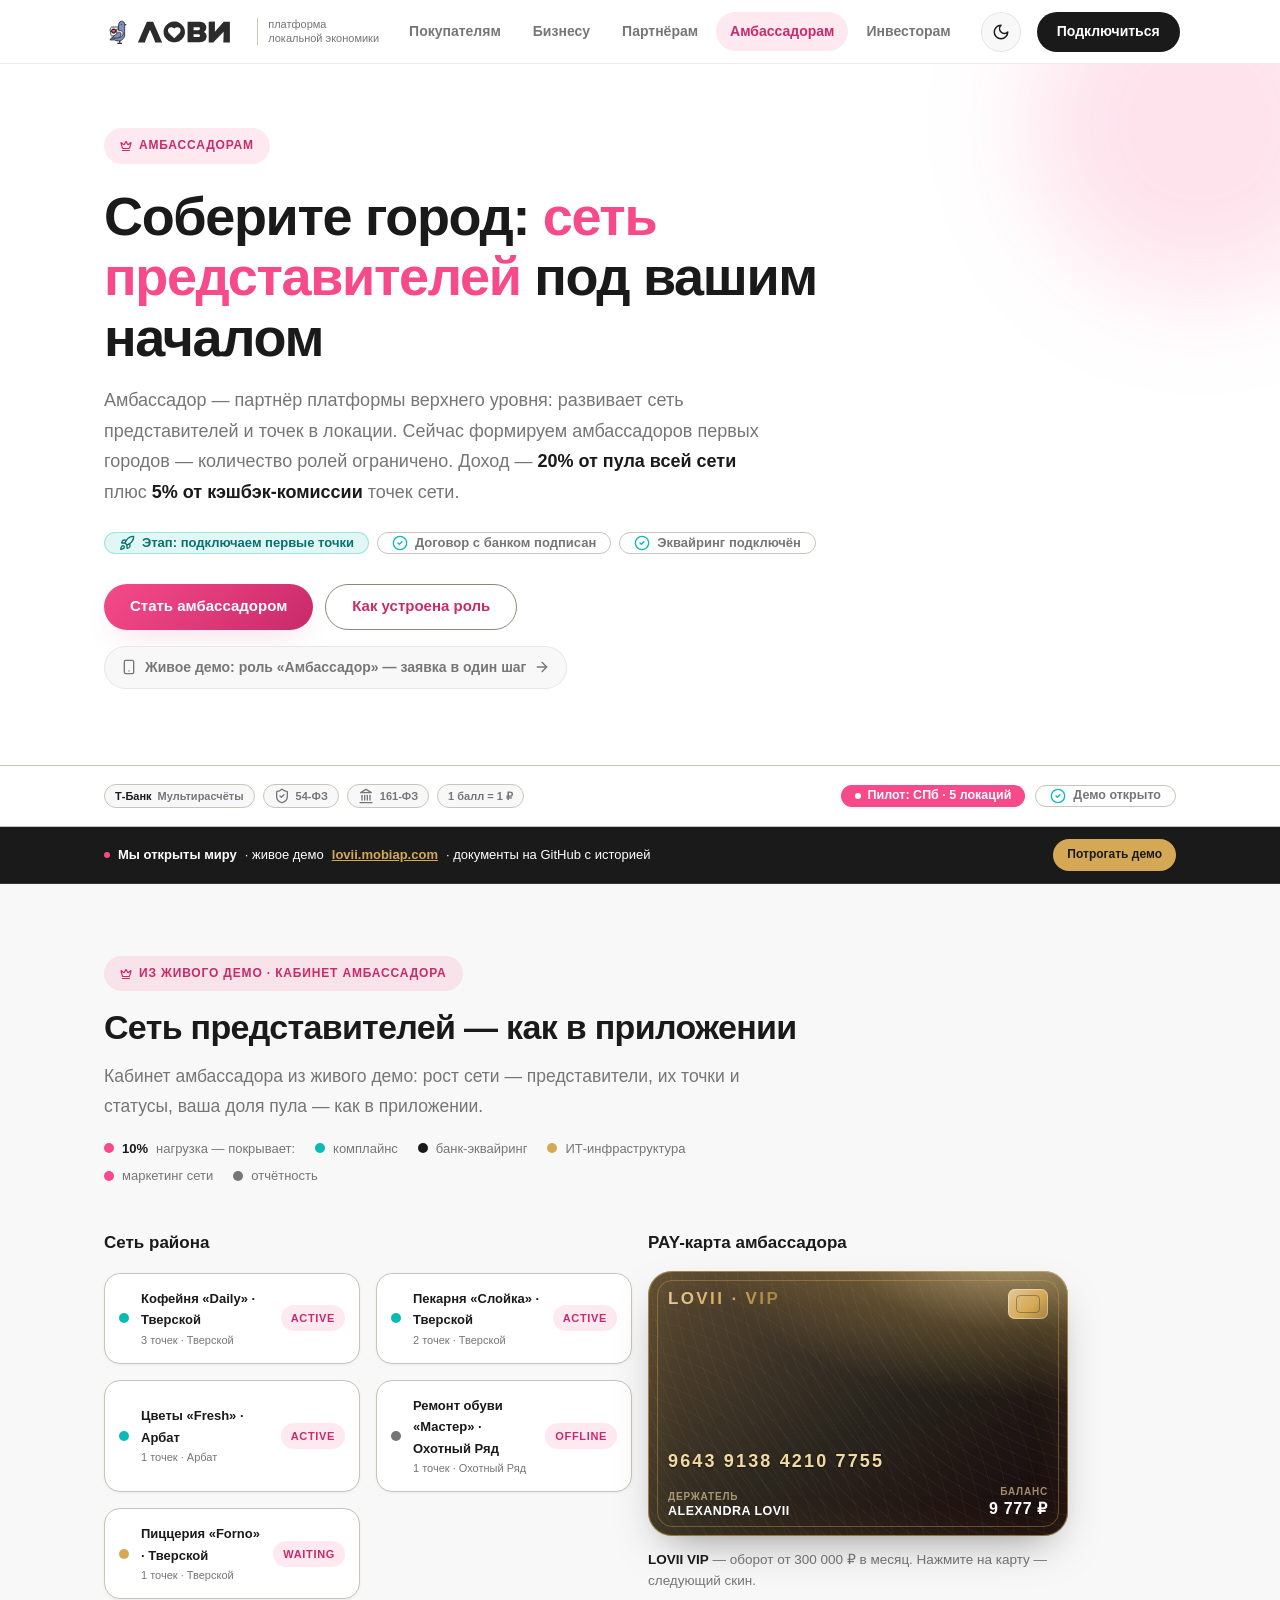
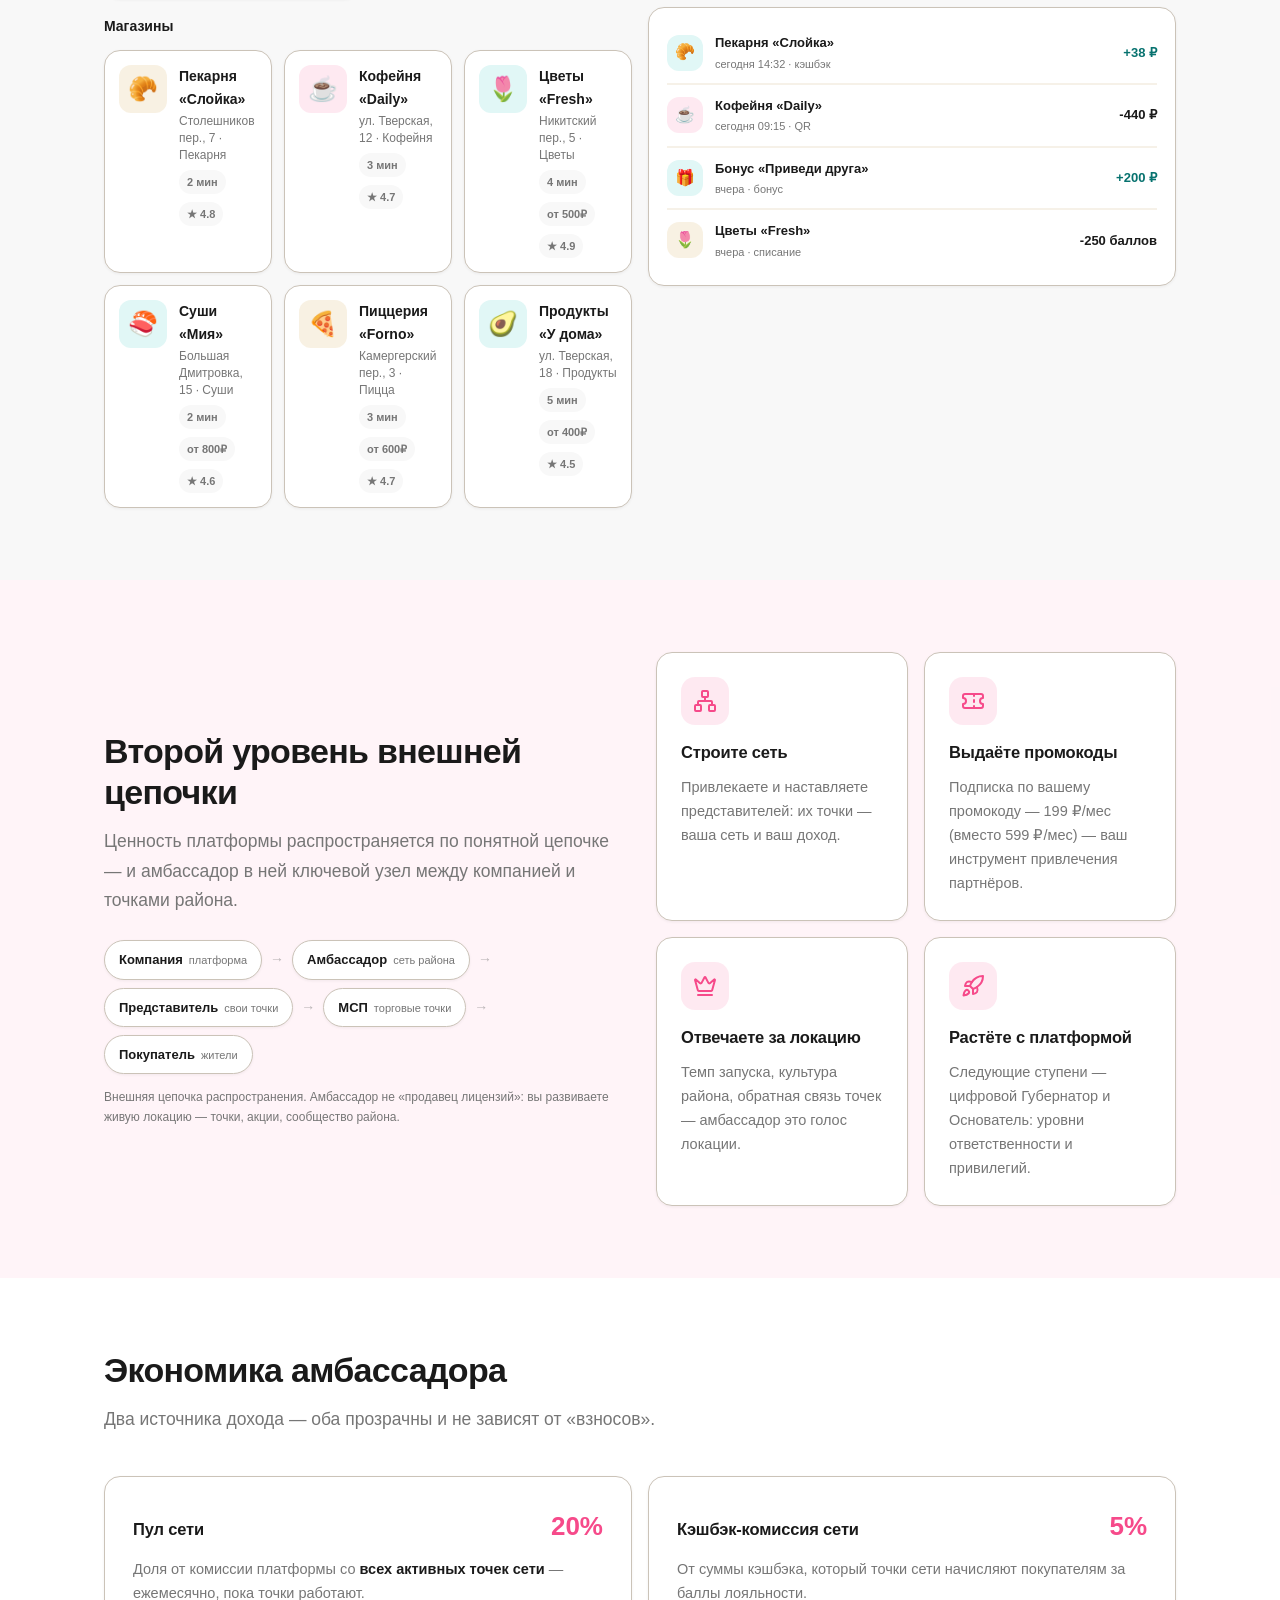
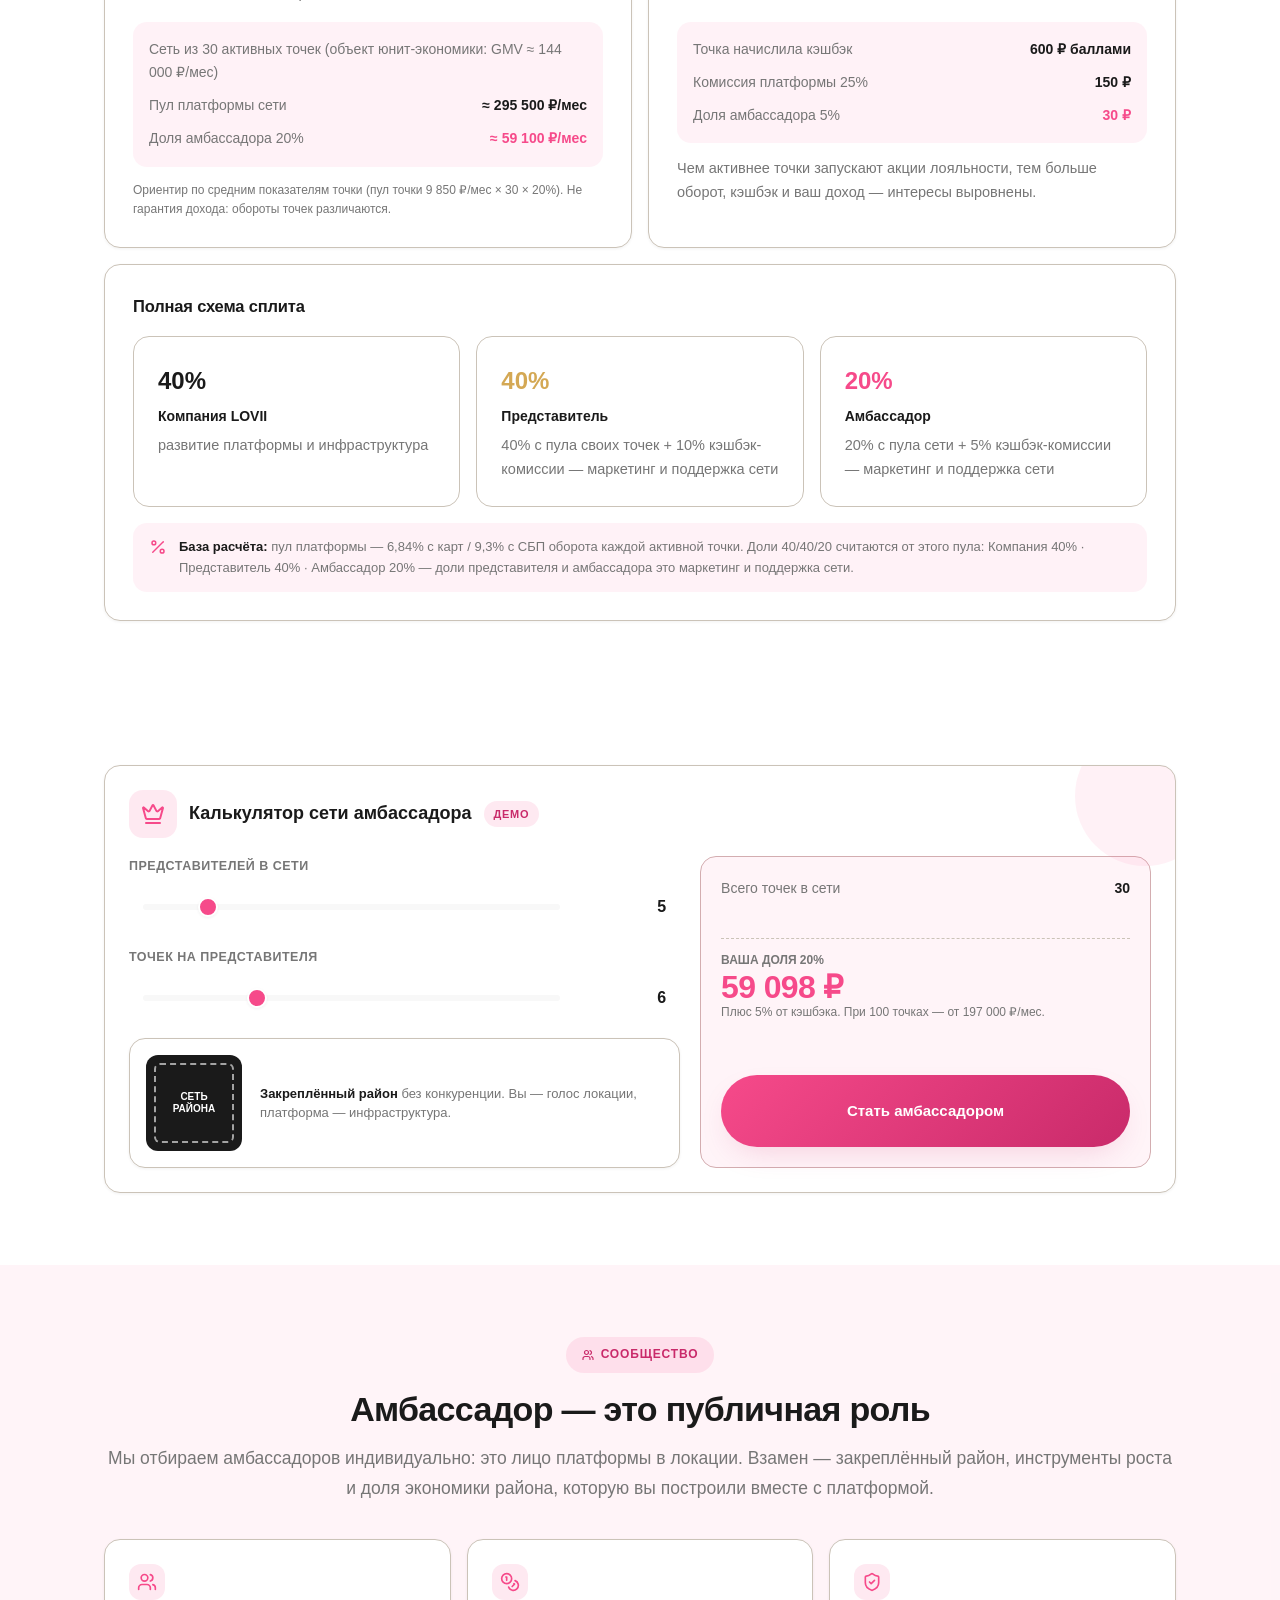
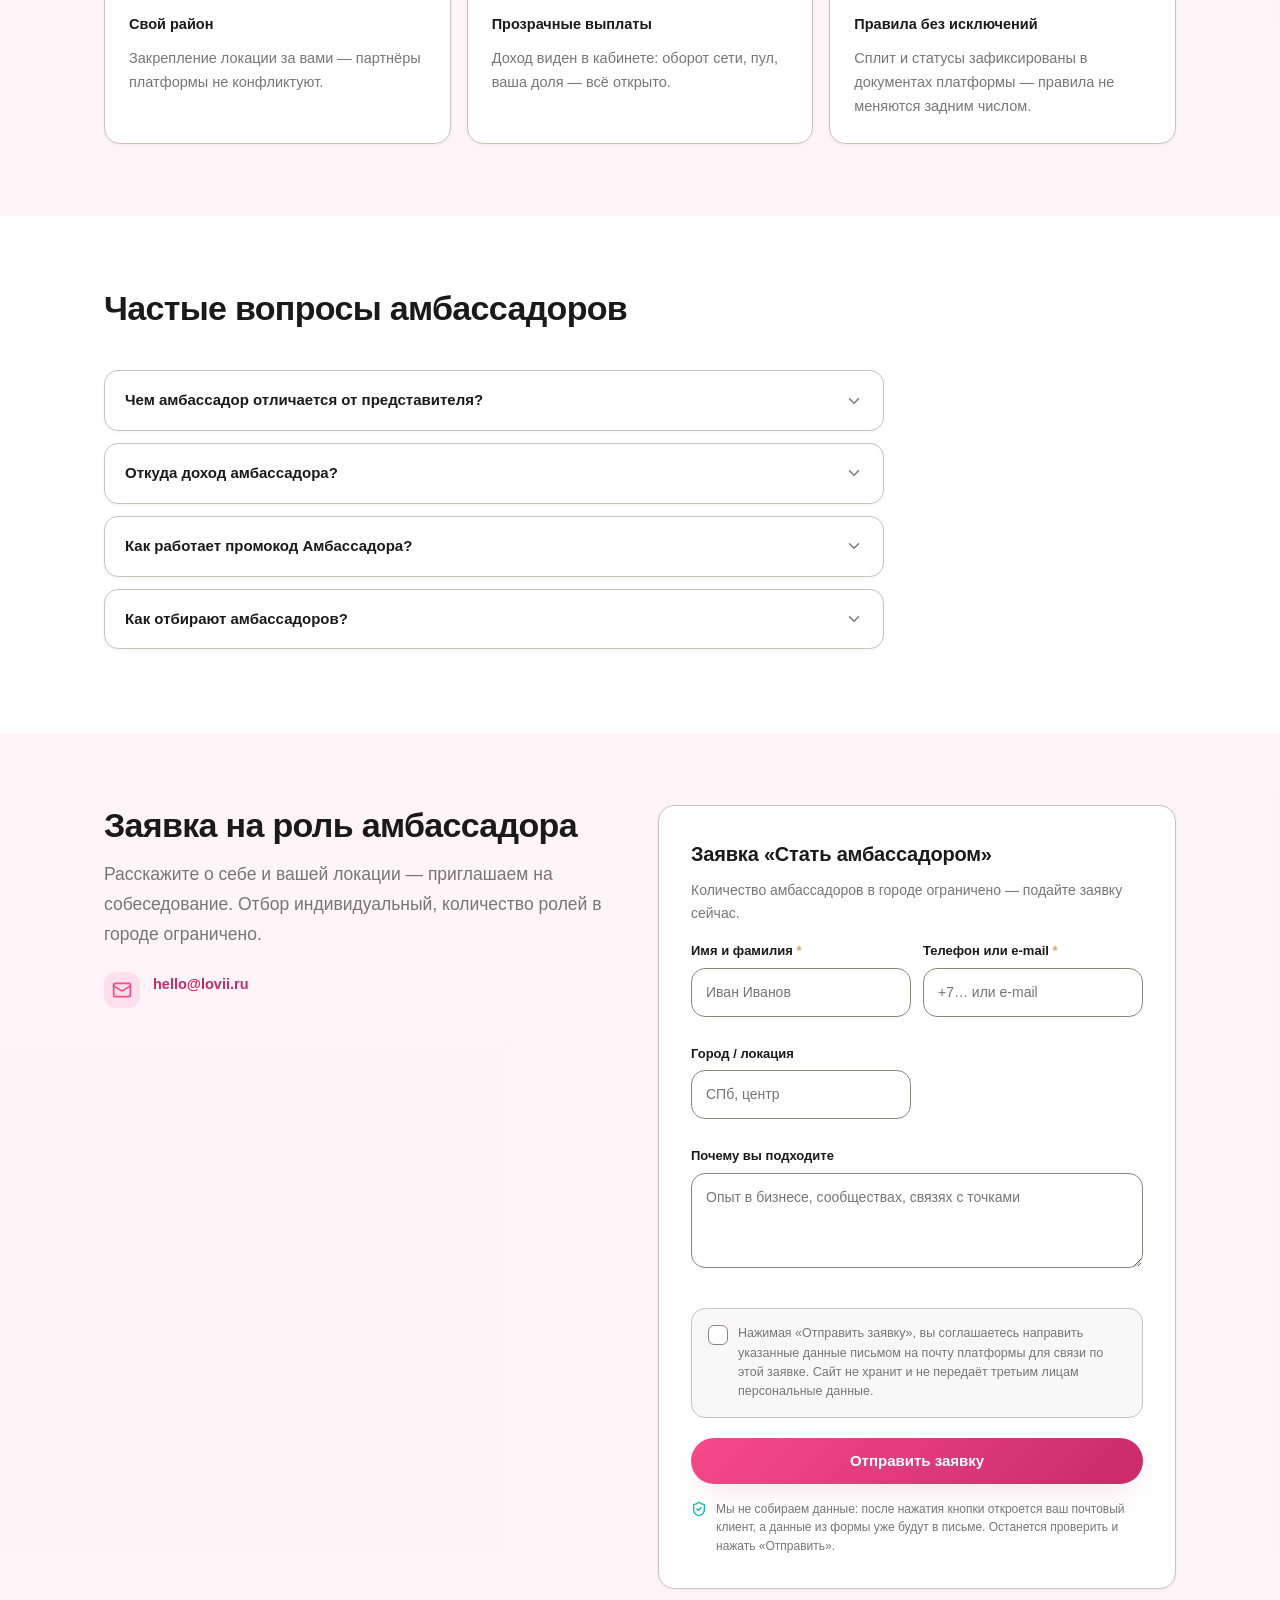
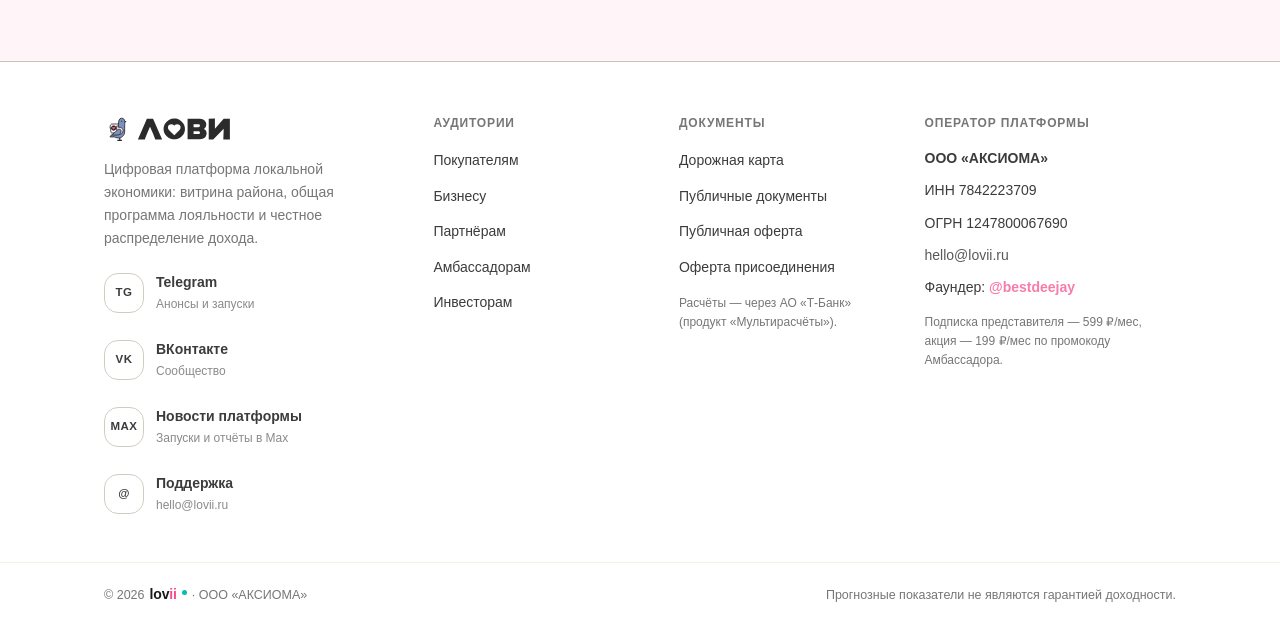
==== ambassadors/index.html @ 0d6f3aa8 "chore(prod): sync from lovii-site@808659bdad04253e3c11167be695d82baf19de75" ====
<!doctype html>
<html lang="ru">
<head>
<meta charset="utf-8">
<meta name="viewport" content="width=device-width, initial-scale=1, viewport-fit=cover">
<title>Амбассадорам — своя сеть в районе | LOVII</title>
<meta name="description" content="Амбассадор развивает сеть представителей и получает 20% от пула всей сети + 5% от кэшбэк-комиссии. Индивидуальный отбор, закреплённый район.">
<meta name="robots" content="index, follow">
<link rel="canonical" href="https://lovii.ru/ambassadors/">
<meta property="og:type" content="website">
<meta property="og:site_name" content="LOVII">
<meta property="og:locale" content="ru_RU">
<meta property="og:title" content="Амбассадорам — своя сеть в районе | LOVII">
<meta property="og:description" content="Амбассадор развивает сеть представителей и получает 20% от пула всей сети + 5% от кэшбэк-комиссии. Индивидуальный отбор, закреплённый район.">
<meta property="og:url" content="https://lovii.ru/ambassadors/">
<meta property="og:image" content="https://lovii.ru/og-image.png">
<meta name="twitter:card" content="summary_large_image">
<meta name="twitter:title" content="Амбассадорам — своя сеть в районе | LOVII">
<meta name="twitter:description" content="Амбассадор развивает сеть представителей и получает 20% от пула всей сети + 5% от кэшбэк-комиссии. Индивидуальный отбор, закреплённый район.">
<meta name="twitter:image" content="https://lovii.ru/og-image.png">
<meta name="theme-color" id="metaTheme" content="#f64a8a">
<link rel="icon" href="../favicon.svg" type="image/svg+xml">
<link rel="icon" href="../favicon.png" type="image/png">
<link rel="apple-touch-icon" href="../lovii-icon-180.png">
<link rel="manifest" href="../manifest.webmanifest">
<script>(function(){try{var t=localStorage.getItem('lovii_theme');if(t!=='dark'&&t!=='light'){t=window.matchMedia&&window.matchMedia('(prefers-color-scheme: dark)').matches?'dark':'light'}document.documentElement.dataset.theme=t;var m=document.getElementById('metaTheme');if(m)m.setAttribute('content',t==='dark'?'#171219':'#f64a8a')}catch(e){}})();</script>
<link rel="stylesheet" href="../assets/lovii.css">
<link rel="stylesheet" href="../assets/site.css">
</head>
<body data-sprite="../assets/icons.svg">
<div class="scroll-progress" id="scrollProgress" aria-hidden="true"><i></i></div>
<a class="visually-hidden" href="#main">К содержимому</a>
<header class="site-header">
<div class="header-in">
<a class="logo" href="../" aria-label="LOVII — на главную"><img class="logo-light-img" src="../logo.svg" alt="LOVII" width="auto" height="30"><img class="logo-dark-img" src="../logo-dark.svg" alt="" aria-hidden="true"><span class="logo-tag">платформа<br>локальной экономики</span></a>
<nav class="nav" aria-label="Основная навигация"><a href="../clients/">Покупателям</a><a href="../business/">Бизнесу</a><a href="../partners/">Партнёрам</a><a href="../ambassadors/" class="active" aria-current="page">Амбассадорам</a><a href="../investors/">Инвесторам</a></nav>
<button class="theme-btn" id="themeBtn" type="button" aria-label="Сменить тему" title="Сменить тему"><svg class="ico i-moon" aria-hidden="true"><use href="../assets/icons.svg#i-moon"></use></svg><svg class="ico i-sun" aria-hidden="true"><use href="../assets/icons.svg#i-sun"></use></svg></button>
<a class="header-cta" href="#connect">Подключиться</a>
<button class="burger" id="burger" type="button" aria-label="Открыть меню" aria-expanded="false"><svg class="ico" aria-hidden="true"><use href="../assets/icons.svg#i-menu"></use></svg></button>
</div>
</header>
<div class="mobile-menu" id="mobileMenu">
<nav aria-label="Мобильная навигация"><a href="../clients/">Покупателям</a><a href="../business/">Бизнесу</a><a href="../partners/">Партнёрам</a><a href="../ambassadors/" class="active">Амбассадорам</a><a href="../investors/">Инвесторам</a><a class="m-cta" href="#connect">Подключиться</a></nav>
</div>
<main id="main">
<section class="l-hero l-hero-tight"><div class="orb orb-pink o1" aria-hidden="true"></div><div class="wrap"><span class="kicker e1"><svg class="ico" width="18" height="18" aria-hidden="true"><use href="../assets/icons.svg#i-crown"></use></svg>Амбассадорам</span><h1 class="e2">Соберите город: <span class="hl-pink">сеть представителей</span> под вашим началом</h1><p class="sub e3">Амбассадор — партнёр платформы верхнего уровня: развивает сеть представителей и точек в локации. Сейчас формируем амбассадоров первых городов — количество ролей ограничено. Доход — <b>20% от пула всей сети</b> плюс <b>5% от кэшбэк-комиссии</b> точек сети.</p><div class="mt-24 e4"><div class="status-row"><span class="st-chip stage"><svg class="ico" width="18" height="18" aria-hidden="true"><use href="../assets/icons.svg#i-rocket"></use></svg>Этап: подключаем первые точки</span><span class="st-chip"><svg class="ico" width="18" height="18" aria-hidden="true"><use href="../assets/icons.svg#i-check-circle"></use></svg>Договор с банком подписан</span><span class="st-chip"><svg class="ico" width="18" height="18" aria-hidden="true"><use href="../assets/icons.svg#i-check-circle"></use></svg>Эквайринг подключён</span></div></div><div class="cta-row e5"><a class="btn btn-primary" href="#connect">Стать амбассадором</a><a class="btn btn-outline" href="#model-amb">Как устроена роль</a></div><a class="demo-link e5" href="https://lovii.mobiap.com/#/profile" target="_blank" rel="noopener noreferrer"><svg class="ico" width="18" height="18" aria-hidden="true"><use href="../assets/icons.svg#i-smartphone"></use></svg><span>Живое демо: роль «Амбассадор» — заявка в один шаг</span><span class="dl-arrow"><svg class="ico" width="18" height="18" aria-hidden="true"><use href="../assets/icons.svg#i-arrow-right"></use></svg></span></a></div></section><section class="trust-strip"><div class="wrap"><div class="trust-in"><div class="trust-logos"><span><b>Т-Банк</b> Мультирасчёты</span><span><svg class="ico" width="16" height="16"><use href="../assets/icons.svg#i-shield"></use></svg> 54-ФЗ</span><span><svg class="ico" width="16" height="16"><use href="../assets/icons.svg#i-bank"></use></svg> 161-ФЗ</span><span>1 балл = 1 ₽</span><span id="utmBadge" class="utm-badge" style="display:none"></span></div><div class="trust-proof"><span class="st-chip live"><span class="lv-dot"></span>Пилот: СПб · 5 локаций</span><span class="st-chip"><svg class="ico" width="15" height="15"><use href="../assets/icons.svg#i-check-circle"></use></svg>Демо открыто</span></div></div></div></section>
<section style="padding:12px 0;background:#1a1a1a;color:#fff;border-bottom:1px solid rgba(255,255,255,.12)"><div class="wrap"><div style="display:flex;flex-wrap:wrap;gap:10px 18px;align-items:center;justify-content:space-between;font-size:13px"><span style="display:flex;gap:8px;align-items:center"><span class="lv-dot" style="background:var(--lv-pink)"></span><b style="color:#fff">Мы открыты миру</b> · живое демо <a href="https://lovii.mobiap.com/" target="_blank" rel="noopener" style="color:var(--lv-gold);font-weight:800;text-decoration:underline">lovii.mobiap.com</a> · документы на GitHub с историей</span><a href="https://lovii.mobiap.com/" target="_blank" rel="noopener" class="btn btn-gold-solid" style="min-height:32px;padding:0 14px;font-size:12px">Потрогать демо</a></div></div></section>
<section class="sec rv t-surface"><div class="wrap"><div class="sec-head"><span class="kicker"><svg class="ico" width="14" height="14"><use href="../assets/icons.svg#i-crown"></use></svg>Из живого демо · кабинет амбассадора</span><h2>Сеть представителей — как в приложении</h2><p class="lead">Кабинет амбассадора из живого демо: рост сети — представители, их точки и статусы, ваша доля пула — как в приложении.</p><div class="mt-16" data-demo="finance"></div></div><div class="grid g2" style="align-items:start"><div><h3 style="font-size:17px;font-weight:800">Сеть района</h3><div class="mt-16" data-demo="rep-points"></div><div class="mt-16"><h4 style="font-size:14px;font-weight:800">Магазины</h4><div class="mt-12 demo-store-grid" data-demo="stores" data-limit="6"></div></div></div><div><h3 style="font-size:17px;font-weight:800">PAY-карта амбассадора</h3><div data-demo="paycard" data-skin="vip"></div><div class="mt-16" data-demo="tx" data-limit="4"></div></div></div></div></section><section class="sec t-mist-pink rv"><div class="wrap"><div class="grid g2" style="align-items:center;gap:32px"><div><h2>Второй уровень внешней цепочки</h2><p class="lead">Ценность платформы распространяется по понятной цепочке — и амбассадор в ней ключевой узел между компанией и точками района.</p><div class="chain mt-24"><span class="chain-chip"><b>Компания</b><span>платформа</span></span><span class="chain-sep">→</span><span class="chain-chip"><b>Амбассадор</b><span>сеть района</span></span><span class="chain-sep">→</span><span class="chain-chip"><b>Представитель</b><span>свои точки</span></span><span class="chain-sep">→</span><span class="chain-chip"><b>МСП</b><span>торговые точки</span></span><span class="chain-sep">→</span><span class="chain-chip"><b>Покупатель</b><span>жители</span></span></div><p class="sec-note">Внешняя цепочка распространения. Амбассадор не «продавец лицензий»: вы развиваете живую локацию — точки, акции, сообщество района.</p></div><div class="grid g2"><div class="card f-card"><span class="ico-badge"><svg class="ico" width="18" height="18" aria-hidden="true"><use href="../assets/icons.svg#i-network"></use></svg></span><h3 style="margin-top:14px">Строите сеть</h3><p class="txt">Привлекаете и наставляете представителей: их точки — ваша сеть и ваш доход.</p></div><div class="card f-card"><span class="ico-badge"><svg class="ico" width="18" height="18" aria-hidden="true"><use href="../assets/icons.svg#i-ticket"></use></svg></span><h3 style="margin-top:14px">Выдаёте промокоды</h3><p class="txt">Подписка по вашему промокоду — 199 ₽/мес (вместо 599 ₽/мес) — ваш инструмент привлечения партнёров.</p></div><div class="card f-card"><span class="ico-badge"><svg class="ico" width="18" height="18" aria-hidden="true"><use href="../assets/icons.svg#i-crown"></use></svg></span><h3 style="margin-top:14px">Отвечаете за локацию</h3><p class="txt">Темп запуска, культура района, обратная связь точек — амбассадор это голос локации.</p></div><div class="card f-card"><span class="ico-badge"><svg class="ico" width="18" height="18" aria-hidden="true"><use href="../assets/icons.svg#i-rocket"></use></svg></span><h3 style="margin-top:14px">Растёте с платформой</h3><p class="txt">Следующие ступени — цифровой Губернатор и Основатель: уровни ответственности и привилегий.</p></div></div></div></div></section><section class="sec rv" id="model-amb"><div class="wrap"><div class="sec-head"><h2>Экономика амбассадора</h2><p class="lead">Два источника дохода — оба прозрачны и не зависят от «взносов».</p></div><div class="grid g2"><div class="card pad-lg"><div style="display:flex;align-items:baseline;justify-content:space-between;gap:12px"><h3>Пул сети</h3><span style="font-size:26px;font-weight:800" class="v-pink">20%</span></div><p class="txt">Доля от комиссии платформы со <b>всех активных точек сети</b> — ежемесячно, пока точки работают.</p><div class="mt-16" style="background:color-mix(in srgb, var(--lv-pink) 7%, transparent);border-radius:var(--lv-r-md);padding:16px;font-size:14px;display:grid;gap:10px"><span style="color:var(--lv-dim)">Сеть из 30 активных точек (объект юнит-экономики: GMV ≈ 144 000 ₽/мес)</span><div style="display:flex;justify-content:space-between;gap:12px"><span style="color:var(--lv-dim)">Пул платформы сети</span><b>≈ 295 500 ₽/мес</b></div><div style="display:flex;justify-content:space-between;gap:12px"><span style="color:var(--lv-dim)">Доля амбассадора 20%</span><b class="v-pink">≈ 59 100 ₽/мес</b></div></div><p class="sec-note">Ориентир по средним показателям точки (пул точки 9 850 ₽/мес × 30 × 20%). Не гарантия дохода: обороты точек различаются.</p></div><div class="card pad-lg"><div style="display:flex;align-items:baseline;justify-content:space-between;gap:12px"><h3>Кэшбэк-комиссия сети</h3><span style="font-size:26px;font-weight:800" class="v-pink">5%</span></div><p class="txt">От суммы кэшбэка, который точки сети начисляют покупателям за баллы лояльности.</p><div class="mt-16" style="background:color-mix(in srgb, var(--lv-pink) 7%, transparent);border-radius:var(--lv-r-md);padding:16px;font-size:14px;display:grid;gap:10px"><div style="display:flex;justify-content:space-between;gap:12px"><span style="color:var(--lv-dim)">Точка начислила кэшбэк</span><b>600 ₽ баллами</b></div><div style="display:flex;justify-content:space-between;gap:12px"><span style="color:var(--lv-dim)">Комиссия платформы 25%</span><b>150 ₽</b></div><div style="display:flex;justify-content:space-between;gap:12px"><span style="color:var(--lv-dim)">Доля амбассадора 5%</span><b class="v-pink">30 ₽</b></div></div><p class="txt" style="margin-top:14px">Чем активнее точки запускают акции лояльности, тем больше оборот, кэшбэк и ваш доход — интересы выровнены.</p></div></div><div class="card pad-lg mt-16"><h3>Полная схема сплита</h3><div class="grid g3 mt-16"><div class="card" style="box-shadow:none"><div style="font-size:24px;font-weight:800" class="v-ink">40%</div><div style="font-size:14px;font-weight:800;margin-top:4px">Компания LOVII</div><p class="txt" style="margin-top:6px">развитие платформы и инфраструктура</p></div><div class="card" style="box-shadow:none"><div style="font-size:24px;font-weight:800" class="v-gold">40%</div><div style="font-size:14px;font-weight:800;margin-top:4px">Представитель</div><p class="txt" style="margin-top:6px">40% с пула своих точек + 10% кэшбэк-комиссии — маркетинг и поддержка сети</p></div><div class="card" style="box-shadow:none"><div style="font-size:24px;font-weight:800" class="v-pink">20%</div><div style="font-size:14px;font-weight:800;margin-top:4px">Амбассадор</div><p class="txt" style="margin-top:6px">20% с пула сети + 5% кэшбэк-комиссии — маркетинг и поддержка сети</p></div></div><div class="mt-16" style="display:flex;gap:12px;align-items:flex-start;background:color-mix(in srgb, var(--lv-pink) 7%, transparent);border-radius:var(--lv-r-md);padding:14px 16px"><svg class="ico" style="width:18px;height:18px;flex:none;margin-top:1px;color:var(--lv-pink)" aria-hidden="true"><use href="../assets/icons.svg#i-percent"></use></svg><p style="font-size:13px;line-height:1.6;color:var(--lv-dim);margin:0"><b>База расчёта:</b> пул платформы — 6,84% с карт / 9,3% с СБП оборота каждой активной точки. Доли 40/40/20 считаются от этого пула: Компания 40% · Представитель 40% · Амбассадор 20% — доли представителя и амбассадора это маркетинг и поддержка сети.</p></div></div></div></section><section class="sec rv"><div class="wrap"><div class="calc-card" data-calc="amb"><div class="calc-head"><span class="ico-badge"><svg class="ico" width="18" height="18" aria-hidden="true"><use href="../assets/icons.svg#i-crown"></use></svg></span><h3>Калькулятор сети амбассадора</h3><span class="calc-badge">Демо</span></div><div class="calc-grid"><div class="calc-controls"><div class="ctrl"><label>Представителей в сети</label><div class="row"><input type="range" min="1" max="30" step="1" value="5" data-amb="reps"><span class="val" data-amb-val="reps">5</span></div></div><div class="ctrl"><label>Точек на представителя</label><div class="row"><input type="range" min="1" max="20" step="1" value="6" data-amb="pts"><span class="val" data-amb-val="pts">6</span></div></div><div class="qr-box"><div class="qr-img">СЕТЬ<br>РАЙОНА</div><p><b>Закреплённый район</b> без конкуренции. Вы — голос локации, платформа — инфраструктура.</p></div></div><div class="calc-result"><div class="line"><span style="color:var(--lv-dim)">Всего точек в сети</span><b data-amb-out="net">30</b></div><div style="border-top:1px dashed var(--lv-line);padding-top:12px"><div style="font-size:12px;color:var(--lv-dim);text-transform:uppercase;font-weight:700">Ваша доля 20%</div><div class="big" data-amb-out="inc" style="color:var(--lv-pink)">59 100 ₽</div><div class="calc-hint">Плюс 5% от кэшбэка. При 100 точках — от 197 000 ₽/мес.</div></div><a class="btn btn-primary mt-16" href="#connect" data-analytics="calc_amb_cta">Стать амбассадором</a></div></div></div></div></section><section class="sec t-mist-pink rv"><div class="wrap center"><span class="kicker"><svg class="ico" width="18" height="18" aria-hidden="true"><use href="../assets/icons.svg#i-users"></use></svg>Сообщество</span><h2 style="margin-top:16px">Амбассадор — это публичная роль</h2><p class="lead" style="margin-left:auto;margin-right:auto">Мы отбираем амбассадоров индивидуально: это лицо платформы в локации. Взамен — закреплённый район, инструменты роста и доля экономики района, которую вы построили вместе с платформой.</p><div class="grid g3 center" style="text-align:left;margin-top:36px"><div class="card"><span class="ico-badge sm"><svg class="ico" width="18" height="18" aria-hidden="true"><use href="../assets/icons.svg#i-users"></use></svg></span><h4 style="font-weight:800;margin-top:12px;font-size:14.5px">Свой район</h4><p class="txt">Закрепление локации за вами — партнёры платформы не конфликтуют.</p></div><div class="card"><span class="ico-badge sm"><svg class="ico" width="18" height="18" aria-hidden="true"><use href="../assets/icons.svg#i-coins"></use></svg></span><h4 style="font-weight:800;margin-top:12px;font-size:14.5px">Прозрачные выплаты</h4><p class="txt">Доход виден в кабинете: оборот сети, пул, ваша доля — всё открыто.</p></div><div class="card"><span class="ico-badge sm"><svg class="ico" width="18" height="18" aria-hidden="true"><use href="../assets/icons.svg#i-shield"></use></svg></span><h4 style="font-weight:800;margin-top:12px;font-size:14.5px">Правила без исключений</h4><p class="txt">Сплит и статусы зафиксированы в документах платформы — правила не меняются задним числом.</p></div></div></div></section><section class="sec rv"><div class="wrap"><div class="sec-head"><h2>Частые вопросы амбассадоров</h2></div><div class="faq mt-40"><details><summary>Чем амбассадор отличается от представителя?<svg class="ico" width="18" height="18" aria-hidden="true"><use href="../assets/icons.svg#i-chev-down"></use></svg></summary><div class="faq-a">Представитель работает с точками. Амбассадор стоит на уровень выше: развивает сеть представителей в локации, отвечает за темп запуска и культуру района. Амбассадор получает долю от пула всей своей сети, а не только с личных точек.</div></details><details><summary>Откуда доход амбассадора?<svg class="ico" width="18" height="18" aria-hidden="true"><use href="../assets/icons.svg#i-chev-down"></use></svg></summary><div class="faq-a">Из двух источников: 20% от пула платформы со всех активных точек сети амбассадора и 5% от комиссии за кэшбэк, который точки сети начисляют покупателям. Оба источника — базовые правила платформы, зафиксированные в сплите 40/40/20; доли Представителя и Амбассадора — маркетинг и поддержка сети.</div></details><details><summary>Как работает промокод Амбассадора?<svg class="ico" width="18" height="18" aria-hidden="true"><use href="../assets/icons.svg#i-chev-down"></use></svg></summary><div class="faq-a">Амбассадор выдаёт представителям свой промокод: подписка 199 ₽/мес вместо 599 ₽/мес. Ставка 199 ₽ — про ценность амбассадора: по этому коду представитель входит дешевле, связь «кто кого привёл» фиксируется платформой. Себестоимость для тех, кто пришёл сам, может расти — промокод Амбассадора остаётся на уровне стакана кофе.</div></details><details><summary>Как отбирают амбассадоров?<svg class="ico" width="18" height="18" aria-hidden="true"><use href="../assets/icons.svg#i-chev-down"></use></svg></summary><div class="faq-a">По собеседованию. Нам важны знание локального бизнеса, опыт работы с людьми и репутация в районе. Амбассадор — лицо платформы в локации, поэтому отбор индивидуальный, количество ограничено.</div></details></div></div></section><section class="sec t-mist-pink rv" id="connect"><div class="wrap"><div class="lead-grid"><div><h2>Заявка на роль амбассадора</h2><p class="lead">Расскажите о себе и вашей локации — приглашаем на собеседование. Отбор индивидуальный, количество ролей в городе ограничено.</p><ul class="mini-list mt-24"><li><span class="ico-badge sm"><svg class="ico" width="18" height="18" aria-hidden="true"><use href="../assets/icons.svg#i-mail"></use></svg></span><p><a href="mailto:hello@lovii.ru" style="color:var(--lv-pink-dark);font-weight:700">hello@lovii.ru</a></p></li></ul></div><div class="lead-card">
<form class="lead-form" data-lead novalidate>
<h3>Заявка «Стать амбассадором»</h3>
<p class="lsub">Количество амбассадоров в городе ограничено — подайте заявку сейчас.</p>
<div class="form-grid mt-16"><div class="f-field"><label class="lb" for="f-name">Имя и фамилия <span style="color:var(--lv-gold)">*</span></label><input type="text" id="f-name" data-fname="name" data-label="Имя и фамилия" placeholder="Иван Иванов" data-required></div><div class="f-field"><label class="lb" for="f-contact">Телефон или e-mail <span style="color:var(--lv-gold)">*</span></label><input type="text" id="f-contact" data-fname="contact" data-label="Телефон или e-mail" placeholder="+7… или e-mail" data-required></div><div class="f-field"><label class="lb" for="f-extra">Город / локация</label><input type="text" id="f-extra" data-fname="extra" data-label="Город / локация" placeholder="СПб, центр"></div><div class="f-field" style="grid-column:1/-1"><label class="lb" for="f-comment">Почему вы подходите</label><textarea id="f-comment" data-fname="comment" data-label="Почему вы подходите" placeholder="Опыт в бизнесе, сообществах, связях с точками" rows="3"></textarea></div></div>
<label class="consent"><span class="check-row"><input type="checkbox" name="consent"><span class="cbx"><svg class="ico" width="18" height="18" aria-hidden="true"><use href="../assets/icons.svg#i-check"></use></svg></span><span>Нажимая «Отправить заявку», вы соглашаетесь направить указанные данные письмом на почту платформы для связи по этой заявке. Сайт не хранит и не передаёт третьим лицам персональные данные.</span></span></label>
<p class="form-err">Без согласия на обработку данных отправка невозможна (152-ФЗ).</p>
<button class="btn btn-primary btn-block lead-submit" type="submit">Отправить заявку</button>
<p class="form-safe"><svg class="ico" width="18" height="18" aria-hidden="true"><use href="../assets/icons.svg#i-shield"></use></svg><span>Мы не собираем данные: после нажатия кнопки откроется ваш почтовый клиент, а данные из формы уже будут в письме. Останется проверить и нажать «Отправить».</span></p><script type="application/json">{"role": "Амбассадор"}</script>
</form>
</div>
</div></div></section>
</main>
<footer class="site-footer">
<div class="wrap">
<div class="foot-grid">
<div>
<span class="logo"><img class="logo-light-img" src="../logo.svg" alt="LOVII" width="auto" height="30"><img class="logo-dark-img" src="../logo-dark.svg" alt="" aria-hidden="true"></span>
<p class="foot-about">Цифровая платформа локальной экономики: витрина района, общая программа лояльности и честное распределение дохода.</p>
<ul class="soc-list"><li><a href="https://t.me/loviiru" target="_blank" rel="noopener noreferrer" aria-label="Telegram LOVII — анонсы и запуски"><span class="soc-mark" aria-hidden="true">TG</span><span class="soc-txt"><b>Telegram</b><i>Анонсы и запуски</i></span></a></li><li><a href="https://vk.ru/loviiru" target="_blank" rel="noopener noreferrer" aria-label="LOVII во ВКонтакте — сообщество"><span class="soc-mark" aria-hidden="true">VK</span><span class="soc-txt"><b>ВКонтакте</b><i>Сообщество</i></span></a></li><li><a href="https://max.ru/channel_lovii" target="_blank" rel="noopener noreferrer" aria-label="Новости платформы — канал LOVII в Max"><span class="soc-mark" aria-hidden="true">MAX</span><span class="soc-txt"><b>Новости платформы</b><i>Запуски и отчёты в Max</i></span></a></li><li><a href="mailto:hello@lovii.ru" aria-label="Поддержка — написать на почту"><span class="soc-mark" aria-hidden="true">@</span><span class="soc-txt"><b>Поддержка</b><i>hello@lovii.ru</i></span></a></li></ul>
</div>
<nav aria-label="Аудитории"><h3>Аудитории</h3><ul><li><a href="../clients/">Покупателям</a></li><li><a href="../business/">Бизнесу</a></li><li><a href="../partners/">Партнёрам</a></li><li><a href="../ambassadors/">Амбассадорам</a></li><li><a href="../investors/">Инвесторам</a></li></ul></nav>
<div><h3>Документы</h3><ul><li><a href="../roadmap/">Дорожная карта</a></li><li><a href="https://axiiom-ru.github.io/lovii/" target="_blank" rel="noopener noreferrer">Публичные документы</a></li><li><a href="https://axiiom-ru.github.io/lovii/docs/%D0%9F%D1%83%D0%B1%D0%BB%D0%B8%D1%87%D0%BD%D0%B0%D1%8F_%D0%BE%D1%84%D0%B5%D1%80%D1%82%D0%B0.html" target="_blank" rel="noopener noreferrer">Публичная оферта</a></li><li><a href="https://axiiom-ru.github.io/lovii/docs/%D0%9E%D1%84%D0%B5%D1%80%D1%82%D0%B0_%D0%BF%D1%80%D0%B8%D1%81%D0%BE%D0%B5%D0%B4%D0%B8%D0%BD%D0%B5%D0%BD%D0%B8%D1%8F.html" target="_blank" rel="noopener noreferrer">Оферта присоединения</a></li></ul><p class="foot-note">Расчёты — через АО «Т-Банк» (продукт «Мультирасчёты»).</p></div>
<div><h3>Оператор платформы</h3><ul class="foot-legal"><li class="strong">ООО «АКСИОМА»</li><li>ИНН 7842223709</li><li>ОГРН 1247800067690</li><li><a href="mailto:hello@lovii.ru">hello@lovii.ru</a></li><li>Фаундер: <a href="https://t.me/bestdeejay" target="_blank" rel="noopener" style="color:var(--lv-pink);font-weight:700">@bestdeejay</a></li></ul><p class="foot-note">Подписка представителя — 599 ₽/мес, акция — 199 ₽/мес по промокоду Амбассадора.</p></div>
</div>
</div>
<div class="foot-bottom"><div class="wrap"><div class="in"><span class="brandline">© 2026 <b>lov<span style="color:var(--lv-pink)">ii</span></b><i></i> · ООО «АКСИОМА»</span><span>Прогнозные показатели не являются гарантией доходности.</span></div></div></div>
</footer>
<button class="up-btn" id="upBtn" type="button" aria-label="Наверх"><svg class="ico" aria-hidden="true"><use href="../assets/icons.svg#i-arrow-up"></use></svg></button>
<div class="sticky-cta" id="stickyCta"><span class="txt"><b>Сеть района · 20% пула</b>Калькулятор дохода амбассадора</span><a class="btn btn-primary" href="#connect" data-analytics="sticky_amb">Стать амбассадором</a></div>
<script type="application/ld+json">{"@context":"https://schema.org","@type":"FAQPage","mainEntity":[{"@type":"Question","name":"Чем амбассадор отличается от представителя?","acceptedAnswer":{"@type":"Answer","text":"Представитель работает с точками. Амбассадор стоит на уровень выше: развивает сеть представителей в локации, отвечает за темп запуска и культуру района. Амбассадор получает долю от пула всей своей сети, а не только с личных точек."}},{"@type":"Question","name":"Откуда доход амбассадора?","acceptedAnswer":{"@type":"Answer","text":"Из двух источников: 20% от пула платформы со всех активных точек сети амбассадора и 5% от комиссии за кэшбэк, который точки сети начисляют покупателям. Оба источника — базовые правила платформы, зафиксированные в сплите 40/40/20; доли Представителя и Амбассадора — маркетинг и поддержка сети."}},{"@type":"Question","name":"Как работает промокод Амбассадора?","acceptedAnswer":{"@type":"Answer","text":"Амбассадор выдаёт представителям свой промокод: подписка 199 ₽/мес вместо 599 ₽/мес. Ставка 199 ₽ — про ценность амбассадора: по этому коду представитель входит дешевле, связь «кто кого привёл» фиксируется платформой. Себестоимость для тех, кто пришёл сам, может расти — промокод Амбассадора остаётся на уровне стакана кофе."}},{"@type":"Question","name":"Как отбирают амбассадоров?","acceptedAnswer":{"@type":"Answer","text":"По собеседованию. Нам важны знание локального бизнеса, опыт работы с людьми и репутация в районе. Амбассадор — лицо платформы в локации, поэтому отбор индивидуальный, количество ограничено."}}]}</script>
<script src="../assets/lovii-demo-data.js"></script>
<script src="../assets/site.js" defer></script>
</body>
</html>
---- assets/lovii.css ----
/* СНАПШОТ LOVII UI из репо bestdeejay-design/lovii-design@a2c47cf
   Потребитель: lovii-site. НЕ РЕДАКТИРОВАТЬ ЗДЕСЬ.
   Артефакт: lovii.css (полный файл ДС).
   Правки только в lovii-design: css/lovii-components.css или
   tokens/tokens.css → build-lovii-css.py → sync-lovii-css.py. */

/* ============================================================
   LOVII UI v1.0.0 — ЕДИНЫЙ ФАЙЛ дизайн-системы «Лови»
   Канон токенов: v1.11.0 · собрано 2026-09-22
   Провенанс снапшота (из какого коммита lovii-design взят файл)
   добавляется разносчиком — см. шапку файла на сайте-потребителе.
   ------------------------------------------------------------
   ОДИН файл на любой сайт LOVII. Меняется в одном месте
   (репо lovii-design) и разносится во все сайты одной командой:
     python3 tools/propagate.py --push
   Править здесь нельзя — правятся исходники слоёв:
     tokens/tokens.css            — токены, база, движение
     tokens/compat-legacy.css     — легаси-алиасы (мост миграции)
     css/lovii-components.css     — компоненты
   Живой каталог компонентов: style-guide.html, examples/08.
   Правила: только var(--lv-*), классы только канонические.
   ============================================================ */

/* ══════════════════ СЛОЙ A: ТОКЕНЫ И БАЗА ══════════════════ */


/* ══════════════════ КАРКАС СЛОЁВ ══════════════════ */

@layer tokens, base, primitives, components, utilities, screens;

/* ══════════════════ СЛОЙ A · ТОКЕНЫ ══════════════════ */

@layer tokens {
/* ============================================================
   LOVII «Лови» — канонические дизайн-токены v1.11.0 (значения без изменений с 1.9.1)
   Источник истины: lovii.mobiap.com (репо lovii_demo, css/lovii.css)
   Репо дизайн-системы: bestdeejay-design/lovii-design

   Как подключать:
     <link rel="stylesheet" href="tokens/tokens.css">
   Как использовать: только var(--lv-*). Хардкод цветов/теней запрещён.

   Совместимость (маппинг легаси-имён):
     lovii_demo  css/lovii.css : --pink, --bg, --card, --soft-pink …
     lovii-site  globals.css   : --color-lovii-* (Tailwind), --lv-* (частично)
   ============================================================ */

/* ------------------------------------------------------------
   1. БРЕНДОВЫЕ ЦВЕТА — не зависят от темы
   ------------------------------------------------------------ */
:root {
  --lv-pink: #f64a8a;          /* primary-акцент: CTA, ссылки, фокус */
  --lv-pink-dark: #c92a6a;     /* hover CTA, конец градиента, текст на soft-pink */
  --lv-tiffany: #0abab5;       /* secondary-акцент: «рядом», «в наличии», успех */
  --lv-gold: #d4a854;          /* tertiary: премиум, рейтинг, лояльность */
  --lv-sand: #e8d5b7;          /* золотой акцент-бордер/текст на тёмном */

  /* Градиенты */
  --lv-gradient-brand: linear-gradient(135deg, #f64a8a 0%, #c92a6a 100%);
  --lv-gradient-ink: linear-gradient(150deg, #262023 0%, #1a1a1a 55%, #2b1219 100%);
  --lv-gradient-tiffany: linear-gradient(90deg, #0abab5, #078d89);
  --lv-gradient-gold: linear-gradient(90deg, #d4a854, #b98d3e);

  /* Подложки-плитки категорий (только светлая подача) */
  --lv-tile-pink: linear-gradient(135deg, #fde8f1, #fbf0f5);
  --lv-tile-tiffany: linear-gradient(135deg, #e0f7f6, #eefcfb);
  --lv-tile-gold: linear-gradient(135deg, #f7edda, #fbf5ea);
  --lv-tile-sand: linear-gradient(135deg, #f3e9dc, #faf4ec);
  --lv-tile-ink: linear-gradient(135deg, #f4f4f4, #fafafa);

  /* Плашки-бейджи на обложках (фиксированные светлые подложки) */
  --lv-badge-hit: #fde8f1;
  --lv-badge-new: #e0f7f6;
  --lv-badge-sale: #f7edda;

  /* Текст и чипы НА фиксированно-светлых подложках (tile-*) — не зависят от темы.
     Введено в v1.1.0: плитки остаются светлыми в тёмной теме, поэтому их текст
     нельзя брать из темовых --lv-ink/--lv-dim. */
  --lv-on-tile: #1a1a1a;
  --lv-on-tile-dim: #8a7a84;
  --lv-tile-chip: rgba(26, 26, 26, .07);

  /* Типографика */
  --lv-font: 'Inter', -apple-system, BlinkMacSystemFont, 'Segoe UI', Roboto, sans-serif;

  /* Механика тем */
  --lv-theme-key: 'lovii_theme';      /* localStorage ключ */
  --lv-meta-light: #f64a8a;           /* meta theme-color для светлой */
  --lv-meta-dark: #171219;            /* meta theme-color для тёмной */

  /* Радиусы (канон docs/04): пилюли-капсулы, карточки, шиты.
     v1.7.0: токенизированы — раньше дрейфовали как литералы */
  --lv-r-sm: 12px;                    /* плитки, мелкие контролы */
  --lv-r-md: 14px;                    /* поля ввода */
  --lv-r-lg: 16px;                    /* карточки, панели, тосты */
  --lv-r-xl: 24px;                    /* bottom-sheet, премиум-обложки */
  --lv-r-pill: 999px;                 /* все капсулы/пилюли */

  /* Каркас */
  --lv-header-h: 56px;                /* шапка приложения-витрины */
  --lv-subheader-h: 48px;             /* подшапка «назад» */
  --lv-nav-h: 64px;                   /* нижняя навигация (десктоп-капсула 60px) */
  --lv-container: 480px;              /* мобильная капсула приложения */
  --lv-container-wide: 1120px;        /* общий поток ≥640px */
  --lv-container-narrow: 760px;       /* линейные экраны ≥640px */
  --lv-content-max: 924px;            /* контентная капсула экранов: ширина контейнера (контент 892px при гуттере 16px) */
  --lv-pad-x: 16px;                   /* боковой отступ экрана */

  /* SZ-062 · добавлено: фиксированные цвета + шкала иконок */
  --lv-white: #ffffff;
  --lv-ink-deep: #1a1a1a;
  --lv-black: #000000;
  --lv-icon-12: 12px;
  --lv-icon-16: 16px;
  --lv-icon-18: 18px;
  --lv-icon-20: 20px;
  --lv-icon-24: 24px;
  --lv-icon-32: 32px;

  /* SZ-062 · семантика состояний */
  --lv-info: #4797ff;
  --lv-negative: #c25555;
  --lv-negative-soft: #fdf1f1;
}

/* ------------------------------------------------------------
   2. СВЕТЛАЯ ТЕМА (по умолчанию; [data-theme="light"])
   ------------------------------------------------------------ */
:root,
[data-theme="light"] {
  color-scheme: light;

  /* Текст */
  --lv-ink: #1a1a1a;                  /* основной текст */
  --lv-dim: #767676;                  /* вторичный текст; 4.54:1 на карточке (было #888 = 3.54:1) */

  /* Поверхности */
  --lv-bg: #f8f5f0;                   /* фон вокруг капсулы приложения (v1.3: тёплый бежевый вместо розоватого #f7f2f4) */
  --lv-page: #ffffff;                 /* фон страницы (посадка) */
  --lv-card: #ffffff;                 /* карточки */
  --lv-surface: #f8f8f8;              /* заливка контролов: пилюли, инпуты, сегменты */
  --lv-glass: rgba(255, 255, 255, .85);  /* стеклянный хедер/навигация */
  --lv-on-brand: #ffffff;             /* текст НА брендовом градиенте */

  /* Бордеры и разделители */
  --lv-line: #cbc3b8;                 /* ОБВОДКА ПОВЕРХНОСТЕЙ И ХРОМ: карточки, панели, линии шапки; ~1.75:1 к карточке — мягкая ступень (SZ-062: 35% между прежним #ece5da и --lv-line-strong) */
  --lv-line-strong: #8f8578;          /* ОБВОДКА ИНТЕРАКТИВА: поля, кнопки, чипы, чекбоксы; ≥3:1 к поверхности (WCAG 1.4.11) */
  --lv-line-2: #f6f1e8;               /* разделитель строк внутри карточки (v1.3) */
  --lv-hairline: rgba(26, 26, 26, .08);   /* тонкая линия (юр.блок) */

  /* Soft-заливки акцентов (плашки статусов, тоновые карточки) */
  --lv-soft-pink: rgba(246, 74, 138, .12);
  --lv-mist-pink: rgba(246, 74, 138, .06);
  --lv-soft-tiffany: rgba(10, 186, 181, .12);
  --lv-soft-gold: rgba(212, 168, 84, .16);
  --lv-sand-soft: #f6ecdf;
  --lv-grey-soft: #f1f1f1;

  /* Читаемые тексты на soft-заливках (пары: soft → text) */
  --lv-gold-text: #8a6a25;
  --lv-tiffany-text: #07726f;
  --lv-green-text: #4a7a2a;
  --lv-green-soft: #eef7e6;

  /* Спец-поверхности */
  --lv-hero-top: #fdf1f6;             /* верх hero-градиента */
  --lv-kpi-soft: #fff5f8;             /* фон акцентного KPI */
  --lv-ch-ink-a: #3a3a3a;             /* чернильная пара A (чаты/декор) */
  --lv-ch-ink-b: #1a1a1a;             /* чернильная пара B */
  --lv-toast-d: rgba(255, 255, 255, .7);  /* подпись на тосте */

  /* Тени */
  --lv-shadow-soft: 0 1px 3px rgba(26, 26, 26, .06);
  --lv-shadow-lift: 0 12px 32px -12px rgba(201, 42, 106, .22);
  --lv-shadow-nav: 0 12px 32px -12px rgba(26, 26, 26, .28);
  --lv-shadow-stuck: 0 12px 16px -16px rgba(26, 26, 26, .28);
  --lv-shadow-toast: 0 12px 32px -12px rgba(201, 42, 106, .35);
  --lv-shadow-float: 0 2px 8px rgba(26, 26, 26, .1);
  --lv-shadow-app: 0 0 60px rgba(26, 26, 26, .08);
  --lv-ring-search: 0 0 0 2px rgba(246, 74, 138, .4);
  --lv-ring-field: 0 0 0 4px rgba(246, 74, 138, .1);

  /* Скроллбар */
  --lv-scroll-thumb: rgba(26, 26, 26, .15);
}

/* ------------------------------------------------------------
   3. ТЁМНАЯ ТЕМА — [data-theme="dark"] на <html>
   Тёмно-сливовые поверхности, тёплый светлый текст.
   Брендовые pink/tiffany/gold НЕ меняются.
   ------------------------------------------------------------ */
[data-theme="dark"] {
  color-scheme: dark;

  --lv-ink: #f3ebf0;
  --lv-dim: #a798a6;

  --lv-bg: #171219;
  --lv-page: #171219;
  --lv-card: #211b26;
  --lv-surface: #2b2331;
  --lv-glass: rgba(30, 23, 34, .86);
  --lv-on-brand: #ffffff;

  --lv-line: #554a58;                 /* обводка поверхностей и хром (тёмная тема) */
  --lv-line-strong: #8d7f88;           /* обводка интерактива (тёмная тема) */
  --lv-line-2: #2e2535;
  --lv-hairline: rgba(255, 255, 255, .12);

  /* v1.2: альфы подняты (решение по docs/06 #1–#2) — на тёмном .12 читались слабо */
  --lv-soft-pink: rgba(246, 74, 138, .20);
  --lv-mist-pink: rgba(246, 74, 138, .10);
  --lv-soft-tiffany: rgba(10, 186, 181, .18);
  --lv-soft-gold: rgba(212, 168, 84, .20);
  --lv-sand-soft: #38302a;
  --lv-grey-soft: #2e2535;

  /* v1.9 «Тихая тёмная тема» (docs/05): тексты-пары приглушены —
     неоновые #e2c88c/#6fd9d4 на тёмном кричали; пыльные варианты
     контраст не потеряли (≥ 8:1 на #171219/#211b26) */
  --lv-gold-text: #d6bd8d;
  --lv-tiffany-text: #82c8c3;
  --lv-green-text: #a8d686;
  --lv-green-soft: rgba(110, 180, 80, .16);

  --lv-hero-top: #1e1524;
  --lv-kpi-soft: #2b1f2b;
  --lv-ch-ink-a: #c9b6c4;
  --lv-ch-ink-b: #9c8496;
  --lv-toast-d: rgba(26, 26, 26, .55);

  /* v1.2: тени глубже (решение по docs/06 #3) — «сливовая» тень на тёмном не видна */
  --lv-shadow-soft: 0 1px 3px rgba(0, 0, 0, .45);
  --lv-shadow-lift: 0 12px 32px -12px rgba(0, 0, 0, .55);
  --lv-shadow-nav: 0 12px 32px -12px rgba(0, 0, 0, .55);
  --lv-shadow-stuck: 0 12px 16px -16px rgba(26, 26, 26, .28);
  --lv-shadow-toast: 0 12px 32px -12px rgba(201, 42, 106, .35);
  --lv-shadow-float: 0 2px 8px rgba(26, 26, 26, .1);
  --lv-shadow-app: 0 0 60px rgba(26, 26, 26, .08);
  --lv-ring-search: 0 0 0 2px rgba(246, 74, 138, .4);
  --lv-ring-field: 0 0 0 4px rgba(246, 74, 138, .1);

  --lv-scroll-thumb: rgba(255, 255, 255, .18);}


/* ══════════════ СЛОЙ A-COMPAT: ЛЕГАСИ-АЛИАСЫ ══════════════ */

/* ------------------------------------------------------------
   СЛОЙ A-COMPAT: легаси-алиасы (мост миграции)
   ------------------------------------------------------------
   Зачем: потребители, выросшие ДО канона --lv-* (витрина
   lovii.mobiap.com и старые прототипы), используют короткие
   имена --pink, --bg, --card… Эти алиасы связывают их с
   каноническими токенами: правка значения в tokens.css
   доезжает до легаси-кода без его правки.

   ПРАВИЛА:
   • только var(--lv-*) справа — никаких литералов (следит
     check-sync);
   • НОВЫЙ код алиасы не использует — только var(--lv-*);
   • не удалять: легаси-потребители живут на снапшотах.

   Полный список см. docs/05-theming.md.
   ------------------------------------------------------------ */

:root,
[data-theme="light"] {
  --pink: var(--lv-pink);
  --pink-dark: var(--lv-pink-dark);
  --tiffany: var(--lv-tiffany);
  --gold: var(--lv-gold);
  --sand: var(--lv-sand);
  --ink: var(--lv-ink);
  --dim: var(--lv-dim);
  --surface: var(--lv-surface);
  --line: var(--lv-line);
  --line-2: var(--lv-line-2);
  --soft-pink: var(--lv-soft-pink);
  --mist-pink: var(--lv-mist-pink);
  --soft-tiffany: var(--lv-soft-tiffany);
  --soft-gold: var(--lv-soft-gold);
  --sand-soft: var(--lv-sand-soft);
  --grey-soft: var(--lv-grey-soft);
  --gold-text: var(--lv-gold-text);
  --tiffany-text: var(--lv-tiffany-text);
  --green-text: var(--lv-green-text);
  --green-soft: var(--lv-green-soft);
  --bg: var(--lv-bg);
  --page: var(--lv-page);
  --card: var(--lv-card);
  --glass: var(--lv-glass);
  --on-brand: var(--lv-on-brand);
  --hero-top: var(--lv-hero-top);
  --kpi-soft: var(--lv-kpi-soft);
  --hairline: var(--lv-hairline);
  --ch-ink-a: var(--lv-ch-ink-a);
  --ch-ink-b: var(--lv-ch-ink-b);
  --toast-d: var(--lv-toast-d);
}

[data-theme="dark"] {
  --pink: var(--lv-pink);
  --pink-dark: var(--lv-pink-dark);
  --tiffany: var(--lv-tiffany);
  --gold: var(--lv-gold);
  --sand: var(--lv-sand);
  --ink: var(--lv-ink);
  --dim: var(--lv-dim);
  --surface: var(--lv-surface);
  --line: var(--lv-line);
  --line-2: var(--lv-line-2);
  --soft-pink: var(--lv-soft-pink);
  --mist-pink: var(--lv-mist-pink);
  --soft-tiffany: var(--lv-soft-tiffany);
  --soft-gold: var(--lv-soft-gold);
  --sand-soft: var(--lv-sand-soft);
  --grey-soft: var(--lv-grey-soft);
  --gold-text: var(--lv-gold-text);
  --tiffany-text: var(--lv-tiffany-text);
  --green-text: var(--lv-green-text);
  --green-soft: var(--lv-green-soft);
  --bg: var(--lv-bg);
  --page: var(--lv-page);
  --card: var(--lv-card);
  --glass: var(--lv-glass);
  --on-brand: var(--lv-on-brand);
  --hero-top: var(--lv-hero-top);
  --kpi-soft: var(--lv-kpi-soft);
  --hairline: var(--lv-hairline);
  --ch-ink-a: var(--lv-ch-ink-a);
  --ch-ink-b: var(--lv-ch-ink-b);
  --toast-d: var(--lv-toast-d);
}
}

/* ══════════════════ СЛОЙ A · БАЗА ══════════════════ */

@layer base {
/* == @layer:base == ниже начинается слой base: сброс, типографика, движение, утилиты поведения.
   Маркер читает сборка (tools/build-lovii-css.py): всё до него — слой tokens, всё после — слой base. */

/* ------------------------------------------------------------
   4. БАЗОВЫЕ СТИЛИ (опционально — можно не подключать)
   ------------------------------------------------------------ */
body {
  font-family: var(--lv-font);
  background: var(--lv-bg);
  color: var(--lv-ink);
  -webkit-font-smoothing: antialiased;
  text-rendering: optimizeLegibility;
}

button { font-family: inherit; border: 0; background: none; padding: 0; cursor: pointer; color: inherit; font-size: inherit; }
input, textarea, select { font-family: inherit; }

/* Фокус с клавиатуры — всегда розовый брендовый */
:focus-visible { outline: 2px solid var(--lv-pink); outline-offset: 2px; border-radius: 8px; }

/* Выделение текста — тоже бренд (v1.7.0): системное синее выбивалось из палитры */
::selection { background: var(--lv-pink); color: #ffffff; }

/* Уважение к reduce motion — обязательное a11y-правило */
@media (prefers-reduced-motion: reduce) {
  *, *::before, *::after {
    animation-duration: .01ms !important;
    animation-iteration-count: 1 !important;
    transition-duration: .01ms !important;
  }
}

/* ------------------------------------------------------------
   5. ДВИЖЕНИЕ (ключевые кадры канона)
   ------------------------------------------------------------ */
@keyframes lv-enter { from { opacity: 0; transform: translateY(10px); } to { opacity: 1; transform: translateY(0); } }
@keyframes lv-float { 0%, 100% { transform: translateY(0); } 50% { transform: translateY(-8px); } }
@keyframes lv-pulse-dot { 0%, 100% { opacity: 1; transform: scale(1); } 50% { opacity: .45; transform: scale(.8); } }

.lv-enter { animation: lv-enter .35s ease-out both; }
.lv-float { animation: lv-float 5s ease-in-out infinite; }
.lv-dot { width: 6px; height: 6px; border-radius: 999px; display: inline-block; animation: lv-pulse-dot 1.4s ease-in-out infinite; }

/* Ленты-карусели: карточки растворяются у краёв */
.lv-edge-fade {
  -webkit-mask-image: linear-gradient(90deg, transparent 0, #000 16px, #000 calc(100% - 16px), transparent 100%);
  mask-image: linear-gradient(90deg, transparent 0, #000 16px, #000 calc(100% - 16px), transparent 100%);
}
}

/* ══════════════════ СЛОЙ B: КОМПОНЕНТЫ ══════════════════ */

@layer components {
/* ============================================================
   LOVII UI — СЛОЙ B: КОМПОНЕНТЫ (рукописный исходник)
   ------------------------------------------------------------
   Этот файл — источник слоя компонентов. Единый файл для сайтов
   lovii.css собирается из двух слоёв командой:
     python3 tools/build-lovii-css.py
       слой A: tokens/tokens.css   (токены + база + движение)
       слой B: css/lovii-components.css (этот файл)

   Нормы правок:
   - имена классов каноничны (docs/09, style-guide.html,
     examples/08) — переименование = ломает все сайты;
   - никаких hex-литералов: только var(--lv-*) — страж
     tools/check-sync.py ловит дрейф;
   - новый компонент = сюда + docs/09 + живой образец в
     examples/08 (три места, иначе компонента «нет»).

   Разделы §1–§9 соответствуют docs/09-components.md и
   библиотеке examples/08-components.html.
   ============================================================ */

/* ============ Каркас (канон examples) ============ */
* { margin:0; padding:0; box-sizing:border-box; }
html { scroll-behavior:smooth; }
@media (prefers-reduced-motion: reduce){ html { scroll-behavior:auto; } }
/* body задаёт слой A (tokens/tokens.css §4) — здесь не дублируется */
.view { max-width:var(--lv-container-wide); margin:0 auto; padding:0 16px calc(var(--lv-nav-h) + 32px + env(safe-area-inset-bottom,0px)); }
.no-scrollbar { scrollbar-width:none; } .no-scrollbar::-webkit-scrollbar { display:none; }
img.logo-dark-img, img.logo-light-img { display:block; height:28px; width:auto; }
html[data-theme="light"] img.logo-dark-img { display:none; }
html[data-theme="dark"] img.logo-light-img { display:none; }
.ico { fill:none; stroke:currentColor; stroke-width:2; stroke-linecap:round; stroke-linejoin:round; }
section[id] { scroll-margin-top:calc(var(--lv-header-h) + 12px); }

/* Хедер: sticky glass 56px */
.app-header {
  position:sticky; top:0; z-index:40; height:var(--lv-header-h);
  display:flex; align-items:center; gap:12px; padding:0 var(--lv-pad-x);
  background:var(--lv-glass); backdrop-filter:blur(16px); -webkit-backdrop-filter:blur(16px);
}
.theme-btn {
  margin-left:auto; width:36px; height:36px; border-radius:var(--lv-r-pill); flex:none;
  background:var(--lv-surface); display:flex; align-items:center; justify-content:center;
  color:var(--lv-ink); transition:transform .15s ease, background .2s ease;
}
.theme-btn:active { transform:scale(.95); }
.theme-btn svg { width:16px; height:16px; }
.theme-btn .tb-sun { display:none; }
html[data-theme="dark"] .theme-btn .tb-sun { display:block; }
html[data-theme="dark"] .theme-btn .tb-moon { display:none; }
.head-pill { font-size:11px; font-weight:700; color:var(--lv-dim); background:var(--lv-surface); border-radius:var(--lv-r-pill); padding:4px 10px; white-space:nowrap; }

/* Hero */
.hero {
  margin-top:16px; padding:26px 22px; border-radius:var(--lv-r-lg);
  background-image:var(--lv-gradient-brand); color:var(--lv-on-brand);
  box-shadow:var(--lv-shadow-lift); position:relative; overflow:hidden;
}
.hero .kicker { font-size:11px; font-weight:700; letter-spacing:.08em; text-transform:uppercase; color:rgba(255,255,255,.7); }
.hero h1 { font-size:26px; font-weight:800; letter-spacing:-.02em; line-height:1.15; margin:8px 0 6px; }
.hero p { font-size:14px; color:rgba(255,255,255,.72); line-height:1.6; max-width:52ch; }
.hero .chips { display:flex; flex-wrap:wrap; gap:8px; margin-top:14px; }
.hero .chip { font-size:12px; font-weight:600; padding:6px 12px; border-radius:var(--lv-r-pill); background:rgba(255,255,255,.14); color:var(--lv-on-brand); }

/* Якорная лента */
.anchor-rail { display:flex; gap:8px; overflow-x:auto; padding:14px 0 2px; }
.anchor-chip {
  flex:none; display:inline-flex; align-items:center; gap:6px; height:32px; padding:0 14px;
  border-radius:var(--lv-r-pill); background:var(--lv-card); border:1px solid var(--lv-line-strong);
  font-size:12px; font-weight:600; color:var(--lv-ink); text-decoration:none;
  transition:background .15s ease, border-color .15s ease;
}
.anchor-chip .ico { width:14px; height:14px; }
.anchor-chip:hover { background:var(--lv-soft-pink); border-color:transparent; }

/* Секции и панели */
.section { margin-top:28px; }
.section-title { font-size:20px; font-weight:800; letter-spacing:-.02em; }
.section-sub { font-size:13px; color:var(--lv-dim); line-height:1.6; margin:4px 0 14px; }
.section-sub code { font-family:ui-monospace, 'SF Mono', Menlo, Consolas, monospace; font-size:12px; color:var(--lv-pink-dark); background:var(--lv-soft-pink); border-radius:6px; padding:1px 6px; }
.panel {
  background:var(--lv-card); border:1px solid var(--lv-line); border-radius:var(--lv-r-lg);
  box-shadow:var(--lv-shadow-soft); padding:16px;
}
.panel + .panel { margin-top:12px; }
.panel h3 { font-size:14px; font-weight:700; letter-spacing:-.01em; }
.spec {
  margin-top:12px; padding-top:10px; border-top:1px solid var(--lv-line-2);
  font-family:ui-monospace, 'SF Mono', Menlo, Consolas, monospace;
  font-size:10.5px; line-height:1.6; color:var(--lv-dim);
}
.spec b { color:var(--lv-ink); font-weight:700; }
.demo-row { display:flex; gap:10px; flex-wrap:wrap; align-items:center; }
.demo-row + .demo-row { margin-top:12px; }
.demo-grid { display:grid; grid-template-columns:repeat(auto-fill, minmax(200px, 1fr)); gap:12px; }
@media (max-width:560px){ .demo-grid { grid-template-columns:1fr 1fr; } }

/* ============ §1 Кнопки (канон docs/09 §2) ============ */
.btn-row { display:flex; gap:10px; flex-wrap:wrap; margin-top:0; align-items:center; }
.btn-row + .btn-row { margin-top:12px; }
.cta-btn { height:36px; padding:0 16px; border-radius:var(--lv-r-pill); color:var(--lv-on-brand); font-size:12px; font-weight:700; transition:all .2s; display:inline-flex; align-items:center; justify-content:center; gap:6px; background-image:var(--lv-gradient-brand); }
.cta-btn:hover { box-shadow:var(--lv-shadow-lift); }
.cta-btn:active { transform:scale(.95); }
.cta-btn.big { height:48px; font-size:14px; padding:0 24px; }
.cta-btn.sm { height:32px; padding:0 12px; font-size:12px; }
.cta-btn .ico { width:16px; height:16px; }
.cta-btn.plain { background-image:none; background:var(--lv-surface); color:var(--lv-ink); }
.cta-btn.disabled { opacity:.5; pointer-events:none; }
.cta-btn.loading { opacity:.7; pointer-events:none; }
.cta-btn .spinner { width:14px; height:14px; border-radius:var(--lv-r-pill); border:2px solid rgba(255,255,255,.4); border-top-color:var(--lv-on-brand); animation:spin .8s linear infinite; }
@keyframes spin { to { transform:rotate(360deg); } }
.ghost-btn { display:inline-flex; align-items:center; justify-content:center; gap:6px; height:40px; padding:0 16px; border-radius:var(--lv-r-pill); border:1.5px solid var(--lv-line-strong); background:var(--lv-card); font-size:13px; font-weight:700; color:var(--lv-ink); transition:all .2s; }
.ghost-btn:hover { border-color:var(--lv-pink); color:var(--lv-pink-dark); }
.ghost-btn.sm { height:32px; padding:0 12px; font-size:12px; }
.ghost-btn .ico { width:16px; height:16px; }
.link-btn { display:inline-flex; align-items:center; gap:2px; font-size:13px; font-weight:600; color:var(--lv-pink-dark); transition:gap .2s; cursor:pointer; }
.link-btn:hover { gap:6px; }
.link-btn .ico { width:16px; height:16px; }
.pill-btn { display:flex; align-items:center; gap:6px; height:36px; padding:0 10px; border-radius:var(--lv-r-pill); background:var(--lv-surface); font-size:14px; font-weight:500; color:var(--lv-ink); transition:background .2s; }
.pill-btn:hover { background:var(--lv-soft-pink); }
.pill-btn .ico { width:16px; height:16px; color:var(--lv-pink); flex-shrink:0; }
.icon-btn { position:relative; display:flex; align-items:center; justify-content:center; width:36px; height:36px; border-radius:var(--lv-r-pill); background:var(--lv-surface); color:var(--lv-ink); transition:background .2s; }
.icon-btn:hover { background:var(--lv-soft-pink); }
.icon-btn:active { transform:scale(.95); }
.icon-btn .ico { width:18px; height:18px; }
.count-badge {
  position:absolute; top:-3px; right:-3px; min-width:17px; height:17px; padding:0 4px;
  border-radius:var(--lv-r-pill); background-image:var(--lv-gradient-brand); color:var(--lv-on-brand);
  font-size:10px; font-weight:700; display:flex; align-items:center; justify-content:center;
  font-variant-numeric:tabular-nums; border:2px solid var(--lv-card);
}

/* ============ §2 Чипы, статусы, бейджи (канон docs/09 §3) ============ */
.pill-row { display:flex; gap:8px; flex-wrap:wrap; align-items:center; }
.pill-row + .pill-row { margin-top:12px; }
.stat-pill { display:inline-flex; align-items:center; gap:6px; height:28px; padding:0 12px; border-radius:var(--lv-r-pill); font-size:12px; font-weight:600; }
.stat-pill.pink { background:var(--lv-soft-pink); color:var(--lv-pink-dark); }
.stat-pill.tiffany { background:var(--lv-soft-tiffany); color:var(--lv-tiffany-text); }
.stat-pill.gold { background:var(--lv-soft-gold); color:var(--lv-gold-text); }
.stat-pill.grey { background:var(--lv-grey-soft); color:#999; }
.badge-pill { display:inline-flex; align-items:center; height:20px; padding:0 8px; border-radius:var(--lv-r-pill); font-size:10px; font-weight:700; }
.badge-hit { background:var(--lv-badge-hit); color:var(--lv-pink-dark); }
.badge-new { background:var(--lv-badge-new); color:var(--lv-tiffany-text); }
.badge-sale { background:var(--lv-badge-sale); color:var(--lv-gold-text); }
.badge-eco { background:var(--lv-green-soft); color:var(--lv-green-text); }
.status-pill { display:inline-flex; align-items:center; gap:6px; height:24px; padding:0 10px; border-radius:var(--lv-r-pill); font-size:11px; font-weight:700; }
.st-chip { display:inline-flex; align-items:center; gap:5px; height:22px; padding:0 9px; border-radius:var(--lv-r-pill); font-size:10.5px; font-weight:700; }
.walk-pill { display:inline-flex; align-items:center; gap:4px; height:24px; padding:0 8px; border-radius:var(--lv-r-pill); background:var(--lv-soft-tiffany); color:var(--lv-tiffany-text); font-size:11px; font-weight:600; }
.walk-pill .ico { width:13px; height:13px; }
.open-pill { display:inline-flex; align-items:center; gap:4px; height:20px; padding:0 8px; border-radius:var(--lv-r-pill); font-size:10px; font-weight:700; }
.open-pill .dot { width:6px; height:6px; border-radius:var(--lv-r-pill); }
.open-pill.on { background:var(--lv-badge-new); color:var(--lv-tiffany-text); }
.open-pill.on .dot { background:var(--lv-tiffany); }
.open-pill.off { background:var(--lv-grey-soft); color:#999; }
.open-pill.off .dot { background:#bbb; }
.filter-chip {
  display:inline-flex; align-items:center; gap:6px; height:36px; padding:0 14px;
  border-radius:var(--lv-r-pill); border:1px solid var(--lv-line-strong); background:var(--lv-card);
  font-size:12px; font-weight:600; color:var(--lv-ink); cursor:pointer;
  transition:background .15s ease, color .15s ease, border-color .15s ease;
}
.filter-chip .ico { width:14px; height:14px; }
.filter-chip:hover { background:var(--lv-surface); }
.filter-chip.active { background-image:var(--lv-gradient-brand); color:var(--lv-on-brand); border-color:transparent; }
.filter-chip:focus-visible { outline:2px solid var(--lv-pink); outline-offset:2px; }

/* ============ §3 Поля и контролы (канон docs/07 §5) ============ */
.form-grid { display:grid; grid-template-columns:1fr 1fr; gap:12px; }
@media (max-width:640px){ .form-grid { grid-template-columns:1fr; } }
.f-field { display:block; }
.f-field .lb { display:block; margin-bottom:6px; font-size:12px; font-weight:700; color:var(--lv-ink); }
.f-field input, .f-field textarea, .f-field select { width:100%; border:1.5px solid var(--lv-line-strong); border-radius:var(--lv-r-md); padding:12px 14px; font:inherit; font-size:14px; background:var(--lv-card); color:var(--lv-ink); outline:none; transition:border-color .2s, box-shadow .2s; }
.f-field input:focus, .f-field textarea:focus, .f-field select:focus { border-color:var(--lv-pink); box-shadow:var(--lv-ring-field); }
.f-field textarea { min-height:84px; resize:vertical; }
.f-field .err { display:none; margin-top:6px; font-size:11px; font-weight:600; color:var(--lv-pink-dark); }
.f-field.error input { border-color:var(--lv-pink); box-shadow:var(--lv-ring-field); }
.f-field.error .err { display:block; }
.search-bar { display:flex; align-items:center; gap:8px; height:44px; padding:0 16px; border-radius:var(--lv-r-pill); background:var(--lv-surface); transition:all .2s; }
.search-bar:focus-within { background:var(--lv-card); box-shadow:var(--lv-ring-search); }
.search-bar .ico { width:16px; height:16px; color:var(--lv-dim); flex-shrink:0; }
.search-bar input { flex:1; border:0; outline:none; background:none; font-size:14px; color:var(--lv-ink); min-width:0; }
.search-bar input::placeholder { color:var(--lv-dim); }
.check-row { display:flex; align-items:center; gap:10px; cursor:pointer; font-size:13px; font-weight:600; color:var(--lv-ink); }
.check-row input { position:absolute; opacity:0; width:0; height:0; }
.cbx { flex:none; width:20px; height:20px; border-radius:6px; border:1.5px solid var(--lv-line-strong); background:var(--lv-card); display:flex; align-items:center; justify-content:center; transition:all .15s ease; }
.cbx .ico { width:12px; height:12px; stroke-width:3; color:var(--lv-on-brand); opacity:0; transform:scale(.5); transition:all .15s ease; }
.check-row input:checked + .cbx { background-image:var(--lv-gradient-brand); border-color:transparent; }
.check-row input:checked + .cbx .ico { opacity:1; transform:scale(1); }
.check-row input:focus-visible + .cbx { outline:2px solid var(--lv-pink); outline-offset:2px; }
.switch-row { display:flex; align-items:center; justify-content:space-between; gap:12px; font-size:13px; font-weight:600; color:var(--lv-ink); }
.switch { position:relative; flex:none; width:42px; height:24px; border-radius:var(--lv-r-pill); background:var(--lv-grey-soft); transition:background .2s ease; cursor:pointer; }
.switch input { position:absolute; opacity:0; width:0; height:0; }
.switch .knob { position:absolute; top:2px; left:2px; width:20px; height:20px; border-radius:var(--lv-r-pill); background:var(--lv-card); box-shadow:var(--lv-shadow-float); transition:transform .2s ease; }
.switch input:checked ~ .knob { transform:translateX(18px); }
.switch:has(input:checked) { background-image:var(--lv-gradient-brand); }
.switch input:focus-visible ~ .knob { outline:2px solid var(--lv-pink); outline-offset:2px; }
.seg { display:inline-flex; gap:2px; padding:3px; border-radius:var(--lv-r-pill); background:var(--lv-surface); }
.seg button { height:30px; padding:0 14px; border-radius:var(--lv-r-pill); border:0; background:none; font-size:12px; font-weight:700; color:var(--lv-dim); cursor:pointer; transition:all .15s ease; font-family:inherit; }
.seg button.active { background:var(--lv-card); color:var(--lv-ink); box-shadow:var(--lv-shadow-float); }
.seg button:focus-visible { outline:2px solid var(--lv-pink); outline-offset:1px; }
.stepper { display:inline-flex; align-items:center; gap:2px; height:36px; padding:0 4px; border-radius:var(--lv-r-pill); background:var(--lv-surface); }
.stepper button { width:28px; height:28px; border-radius:var(--lv-r-pill); border:0; background:none; color:var(--lv-ink); display:flex; align-items:center; justify-content:center; cursor:pointer; transition:background .15s ease; font-family:inherit; }
.stepper button:hover { background:var(--lv-soft-pink); }
.stepper button:active { transform:scale(.92); }
.stepper button .ico { width:14px; height:14px; }
.stepper .val { min-width:28px; text-align:center; font-size:14px; font-weight:700; font-variant-numeric:tabular-nums; }

/* ============ §4 Карточки (канон docs/09 §4) ============ */
.btn-card { display:block; width:100%; text-align:left; background:var(--lv-card); border:1px solid var(--lv-line); border-radius:var(--lv-r-lg); box-shadow:var(--lv-shadow-soft); overflow:hidden; transition:transform .2s, box-shadow .2s; padding:0; cursor:pointer; color:var(--lv-ink); font-family:inherit; }
.btn-card:hover { transform:translateY(-2px); box-shadow:var(--lv-shadow-lift); }
.btn-card:active { transform:scale(.97); }
.cover { height:80px; display:flex; align-items:center; justify-content:center; position:relative; }
.cover .em { width:38px; height:38px; color:var(--lv-on-tile); transition:transform .2s; }
.btn-card:hover .em { transform:scale(1.1); }
.cover.tile-pink { background:var(--lv-tile-pink); }
.cover.tile-tiffany { background:var(--lv-tile-tiffany); }
.cover.tile-gold { background:var(--lv-tile-gold); }
.cover.tile-sand { background:var(--lv-tile-sand); }
.cover.tile-ink { background:var(--lv-tile-ink); }
.card-body { padding:12px; }
.card-name { font-size:14px; font-weight:700; letter-spacing:-.01em; }
.card-sub { font-size:12px; color:var(--lv-dim); margin-top:2px; }
.card-foot { display:flex; align-items:center; justify-content:space-between; margin-top:10px; }
.rating { display:flex; align-items:center; gap:3px; font-size:12px; font-weight:700; color:var(--lv-gold); }
.star-ico { display:inline-block; width:12px; height:12px; fill:var(--lv-gold); flex:none; }
.price { font-size:16px; font-weight:800; font-variant-numeric:tabular-nums; }
.price-old { font-size:12px; color:var(--lv-dim); text-decoration:line-through; font-variant-numeric:tabular-nums; }
.quick-btn { width:36px; height:36px; border-radius:var(--lv-r-pill); border:0; background-image:var(--lv-gradient-brand); color:var(--lv-on-brand); display:flex; align-items:center; justify-content:center; cursor:pointer; transition:all .2s; flex:none; }
.quick-btn:hover { box-shadow:var(--lv-shadow-lift); }
.quick-btn:active { transform:scale(.95); }
.quick-btn .ico { width:16px; height:16px; }
.promo-card { border-radius:var(--lv-r-lg); padding:16px; transition:transform .2s, box-shadow .2s; }
.promo-card:hover { transform:translateY(-2px); box-shadow:var(--lv-shadow-lift); }
.promo-card.tone-pink { background:var(--lv-soft-pink); }
.promo-card.tone-gold { background:var(--lv-sand-soft); }
.promo-mini { display:inline-flex; align-items:center; gap:6px; height:20px; padding:0 8px; border-radius:var(--lv-r-pill); background:rgba(255,255,255,.8); font-size:10px; font-weight:700; text-transform:uppercase; letter-spacing:.06em; color:var(--lv-pink-dark); }
.promo-title { margin-top:8px; font-size:16px; font-weight:800; line-height:1.3; }
.promo-desc { font-size:12px; color:var(--lv-dim); margin-top:2px; }
.kpi { border-radius:var(--lv-r-lg); padding:12px 14px; min-width:0; background:var(--lv-card); border:1px solid var(--lv-line); box-shadow:var(--lv-shadow-soft); }
.kpi.accent { background-image:linear-gradient(150deg, var(--lv-kpi-soft), var(--lv-card)); border-color:rgba(246, 74, 138, .25); }
.kpi .l { font-size:10.5px; font-weight:700; color:var(--lv-dim); text-transform:uppercase; letter-spacing:.04em; }
.kpi .v { margin-top:5px; font-size:19px; font-weight:800; letter-spacing:-.02em; font-variant-numeric:tabular-nums; }
.kpi .d { margin-top:5px; display:flex; align-items:center; gap:6px; font-size:11px; font-weight:700; }
.delta-up { color:var(--lv-tiffany-text); }
.delta-down { color:var(--lv-pink-dark); }

/* ============ §5 Списки и строки ============ */
.list-card { background:var(--lv-card); border:1px solid var(--lv-line); border-radius:var(--lv-r-lg); box-shadow:var(--lv-shadow-soft); padding:4px 0; }
.row { display:flex; align-items:center; gap:12px; padding:11px 14px; border-bottom:1px solid var(--lv-line-2); cursor:pointer; background:none; border-left:0; border-right:0; border-top:0; width:100%; text-align:left; font-family:inherit; color:var(--lv-ink); transition:background .15s ease; }
.row:last-child { border-bottom:0; }
.row:hover { background:var(--lv-surface); }
.row-icon { flex:none; width:36px; height:36px; border-radius:var(--lv-r-sm); background:var(--lv-soft-pink); color:var(--lv-pink-dark); display:flex; align-items:center; justify-content:center; }
.row-icon.tiffany { background:var(--lv-soft-tiffany); color:var(--lv-tiffany-text); }
.row-icon.gold { background:var(--lv-soft-gold); color:var(--lv-gold-text); }
.row-icon .ico { width:17px; height:17px; }
.row-main { flex:1; min-width:0; }
.row-title { font-size:14px; font-weight:600; white-space:nowrap; overflow:hidden; text-overflow:ellipsis; }
.row-sub { font-size:12px; color:var(--lv-dim); margin-top:1px; }
.row .chev { flex:none; width:16px; height:16px; color:var(--lv-dim); }
.row.danger .row-title, .row.danger .row-icon { color:var(--lv-pink-dark); }
.row.danger .row-icon { background:var(--lv-soft-pink); }
.district-row { display:flex; align-items:center; justify-content:space-between; height:56px; padding:0 16px; border-radius:var(--lv-r-lg); border:1px solid var(--lv-line); transition:all .2s; text-align:left; width:100%; color:var(--lv-ink); background:var(--lv-card); cursor:pointer; font-family:inherit; }
.district-row:hover { border-color:var(--lv-pink); }
.district-row.active { border-color:var(--lv-pink); background:var(--lv-soft-pink); }
.district-row .nm { display:block; font-size:14px; font-weight:600; }
.district-row .mt { display:block; font-size:12px; color:var(--lv-dim); }
.divider-demo { display:flex; flex-direction:column; gap:14px; }
.divider-demo .cap { font-family:ui-monospace, 'SF Mono', Menlo, Consolas, monospace; font-size:10.5px; color:var(--lv-dim); }
.hr-2 { height:1px; background:var(--lv-line-2); }
.hr-hair { height:1px; background:var(--lv-hairline); }

/* ============ §6 Навигация ============ */
.nav-demo { border:1px solid var(--lv-line); border-radius:var(--lv-r-lg); background:var(--lv-card); overflow:hidden; max-width:480px; }
.app-nav-in { display:grid; grid-template-columns:repeat(5, 1fr); height:64px; }
.nav-btn { position:relative; display:flex; flex-direction:column; align-items:center; justify-content:center; gap:2px; font-size:11px; font-weight:500; color:var(--lv-dim); transition:color .2s; font-family:inherit; border:0; background:none; cursor:pointer; }
.nav-btn.active { color:var(--lv-pink); font-weight:700; }
.nav-btn .top-ind { position:absolute; top:0; width:32px; height:2px; border-radius:var(--lv-r-pill); background:var(--lv-pink); display:none; }
.nav-btn.active .top-ind { display:block; }
.nav-btn:active { transform:scale(.95); }
.nav-ico { display:flex; }
.nav-ico .ico { width:22px; height:22px; }
.subheader-demo { display:flex; align-items:center; gap:10px; height:48px; padding:0 12px; border:1px solid var(--lv-line); border-radius:var(--lv-r-lg); background:var(--lv-card); max-width:480px; }
.subheader-demo .back { flex:none; width:32px; height:32px; border-radius:var(--lv-r-pill); background:var(--lv-surface); display:flex; align-items:center; justify-content:center; color:var(--lv-ink); border:0; cursor:pointer; transition:background .15s ease; font-family:inherit; }
.subheader-demo .back:hover { background:var(--lv-soft-pink); }
.subheader-demo .back .ico { width:16px; height:16px; }
.subheader-demo .t { font-size:15px; font-weight:700; }
.tabs { display:flex; gap:2px; border-bottom:1px solid var(--lv-line-2); max-width:480px; }
.tabs button { flex:1; height:40px; padding:0 8px; border:0; background:none; font-size:13px; font-weight:600; color:var(--lv-dim); cursor:pointer; position:relative; transition:color .15s ease; font-family:inherit; }
.tabs button.active { color:var(--lv-pink-dark); font-weight:700; }
.tabs button.active::after { content:''; position:absolute; left:50%; transform:translateX(-50%); bottom:-1px; width:32px; height:2px; border-radius:var(--lv-r-pill); background:var(--lv-pink); }
.tabs button:focus-visible { outline:2px solid var(--lv-pink); outline-offset:-2px; border-radius:10px; }

/* ============ §7 Обратная связь ============ */
.toast-wrap { position:fixed; left:0; right:0; bottom:84px; z-index:60; display:flex; flex-direction:column; align-items:center; gap:8px; pointer-events:none; padding:0 16px; }
/* Уведомление (тост). Ширина — по содержимому, но не шире узкой капсулы приложения
   (--lv-container, 480px): длинный текст переносится, а не растягивается на весь экран.
   Тоны (см. ниже): нейтральный по умолчанию, positive, important, negative, error, financial. */
.toast { width:max-content; max-width:min(100%, var(--lv-container, 480px)); display:flex; flex-flow:column; gap:2px; background:var(--lv-ink); color:var(--lv-card); border:1px solid transparent; border-radius:var(--lv-r-lg); padding:12px 16px; font-size:13px; font-weight:600; line-height:1.35; text-align:center; box-shadow:var(--lv-shadow-toast); animation:lv-toast-in .25s ease-out; }
.toast .d { font-size:11px; color:var(--lv-toast-d); font-weight:400; }
/* Тоны уведомлений: смысл важнее декора — цвет подложки и текста берутся из семантики канона */
.toast_t-positive  { background:var(--lv-soft-tiffany); color:var(--lv-tiffany-text); border-color:var(--lv-tiffany-text); }
.toast_t-positive .d { color:var(--lv-tiffany-text); opacity:.85; }
.toast_t-important { background:var(--lv-soft-gold); color:var(--lv-gold-text); border-color:var(--lv-gold-text); }
.toast_t-important .d { color:var(--lv-gold-text); opacity:.85; }
.toast_t-negative  { background:var(--lv-negative-soft); color:var(--lv-negative); border-color:var(--lv-negative); }
.toast_t-negative .d { color:var(--lv-negative); opacity:.85; }
.toast_t-error     { background:var(--lv-negative); color:var(--lv-white, #fff); border-color:var(--lv-negative); }
.toast_t-error .d { color:var(--lv-white, #fff); opacity:.85; }
.toast_t-financial { background:var(--lv-soft-pink); color:var(--lv-pink-dark); border-color:var(--lv-pink-dark); }
.toast_t-financial .d { color:var(--lv-pink-dark); opacity:.85; font-variant-numeric:tabular-nums; }
@keyframes lv-toast-in { from { opacity:0; transform:translateY(8px); } to { opacity:1; transform:none; } }
.toast.hide { opacity:0; transform:translateY(8px); transition:all .25s; }
.sheet-overlay { position:fixed; inset:0; z-index:50; background:rgba(26, 26, 26, .4); opacity:0; pointer-events:none; transition:opacity .25s; }
.sheet-overlay.open { opacity:1; pointer-events:auto; }
.sheet { position:fixed; left:0; right:0; bottom:0; z-index:51; background:var(--lv-card); border-radius:var(--lv-r-xl) var(--lv-r-xl) 0 0; max-height:72dvh; display:flex; flex-direction:column; transform:translateY(100%); visibility:hidden; transition:transform .3s cubic-bezier(.32, .72, 0, 1), visibility .3s; max-width:var(--lv-container); margin:0 auto; }
.sheet.open { transform:translateY(0); visibility:visible; }
.sheet-head { padding:20px 16px 8px; }
.sheet-head h3 { margin:0; font-size:18px; font-weight:800; }
.sheet-head p { margin:4px 0 0; font-size:14px; color:var(--lv-dim); }
.sheet-body { padding:0 16px 24px; overflow-y:auto; display:grid; gap:8px; }
.skeleton-card { border:1px solid var(--lv-line); border-radius:var(--lv-r-lg); padding:12px; display:flex; gap:12px; align-items:center; }
.sk { background:var(--lv-grey-soft); border-radius:8px; position:relative; overflow:hidden; }
.sk::after { content:''; position:absolute; inset:0; transform:translateX(-100%); background:linear-gradient(90deg, transparent, rgba(255,255,255,.45), transparent); animation:shimmer 1.4s infinite; }
@keyframes shimmer { to { transform:translateX(100%); } }
.sk-ava { width:44px; height:44px; border-radius:var(--lv-r-pill); flex:none; }
.sk-l1 { height:12px; width:70%; }
.sk-l2 { height:10px; width:45%; margin-top:8px; }
.empty-state { display:flex; flex-direction:column; align-items:center; text-align:center; padding:28px 16px; }
.empty-state .ico { width:44px; height:44px; color:var(--lv-dim); stroke-width:1.6; }
.empty-state h4 { margin-top:12px; font-size:16px; font-weight:800; }
.empty-state p { margin-top:4px; font-size:13px; color:var(--lv-dim); line-height:1.55; max-width:34ch; }
.empty-state .cta-btn { margin-top:14px; }
.progress-wrap { max-width:360px; }
.progress-track { height:6px; border-radius:var(--lv-r-pill); background:var(--lv-grey-soft); overflow:hidden; }
.progress-fill { height:100%; width:64%; border-radius:var(--lv-r-pill); background-image:var(--lv-gradient-brand); transition:width .3s ease; }
.progress-meta { display:flex; justify-content:space-between; margin-top:6px; font-size:11px; font-weight:600; color:var(--lv-dim); font-variant-numeric:tabular-nums; }
.spinner-lg { width:20px; height:20px; border-radius:var(--lv-r-pill); border:2px solid var(--lv-soft-pink); border-top-color:var(--lv-pink); animation:spin .8s linear infinite; }

/* ============ §8 Контентные блоки ============ */
.section-head { display:flex; align-items:baseline; justify-content:space-between; gap:12px; }
.section-head .t { font-size:16px; font-weight:800; letter-spacing:-.01em; }
.tiles-row { display:grid; grid-template-columns:repeat(5, 1fr); gap:8px; }
@media (max-width:560px){ .tiles-row { grid-template-columns:repeat(3, 1fr); } }
.tile { border-radius:var(--lv-r-sm); padding:12px 8px; display:flex; flex-direction:column; align-items:center; gap:6px; cursor:pointer; border:0; font-family:inherit; color:var(--lv-on-tile); transition:transform .15s ease; }
.tile:active { transform:scale(.96); }
.tile .ico { width:26px; height:26px; color:var(--lv-on-tile); }
.tile .nm { font-size:11px; font-weight:600; }
.tile-pink { background:var(--lv-tile-pink); }
.tile-tiffany { background:var(--lv-tile-tiffany); }
.tile-gold { background:var(--lv-tile-gold); }
.tile-sand { background:var(--lv-tile-sand); }
.tile-ink { background:var(--lv-tile-ink); }
.glass-demo { border-radius:var(--lv-r-xl); padding:20px; color:var(--lv-on-brand); background-image:var(--lv-gradient-ink); position:relative; overflow:hidden; }
.glass-demo .kicker { font-size:10.5px; font-weight:800; letter-spacing:.12em; text-transform:uppercase; color:rgba(255,255,255,.6); }
.glass-demo .big { margin-top:6px; font-size:18px; font-weight:800; }
.glass-demo .big .g { color:var(--lv-gold); }
.glass-chip { display:inline-flex; align-items:center; gap:4px; height:28px; padding:0 12px; border-radius:var(--lv-r-pill); background:rgba(255,255,255,.1); font-size:12px; font-weight:600; color:var(--lv-on-brand); }
.glass-chip .g { color:var(--lv-gold); }
.glass-chip .t { color:var(--lv-tiffany); }
.stars-row { display:flex; align-items:center; gap:3px; }
.stars-row .star-ico { width:16px; height:16px; }
.stars-row .off { fill:var(--lv-grey-soft); }
.stars-meta { margin-left:8px; font-size:12px; font-weight:600; color:var(--lv-dim); }
.avatar-row { display:flex; align-items:center; gap:12px; }
.avatar { flex:none; width:40px; height:40px; border-radius:var(--lv-r-pill); background:var(--lv-soft-pink); color:var(--lv-pink-dark); display:flex; align-items:center; justify-content:center; font-size:13px; font-weight:800; letter-spacing:.02em; }
.avatar.tiffany { background:var(--lv-soft-tiffany); color:var(--lv-tiffany-text); }
.avatar.gold { background:var(--lv-soft-gold); color:var(--lv-gold-text); }
.avatar .ico { width:18px; height:18px; }
.timeline { position:relative; padding-left:22px; display:grid; gap:16px; }
.timeline::before { content:''; position:absolute; left:5px; top:6px; bottom:6px; width:1px; background:var(--lv-hairline); }
.milestone { position:relative; }
.milestone .pt { position:absolute; left:-22px; top:3px; width:11px; height:11px; border-radius:var(--lv-r-pill); background:var(--lv-dim); border:2px solid var(--lv-card); }
.milestone.done .pt { background:var(--lv-tiffany); }
.milestone.now .pt { background:var(--lv-pink); animation:lv-pulse-dot 1.4s ease-in-out infinite; }
.milestone .t { font-size:13px; font-weight:700; }
.milestone.now .t { color:var(--lv-pink-dark); }
.milestone .s { font-size:12px; color:var(--lv-dim); margin-top:1px; }
.promo-code { display:flex; align-items:center; justify-content:space-between; gap:12px; padding:14px 16px; border-radius:var(--lv-r-lg); border:1.5px dashed var(--lv-line); background:var(--lv-card); max-width:360px; }
.promo-code .code { font-size:20px; font-weight:800; letter-spacing:.06em; background-image:var(--lv-gradient-brand); -webkit-background-clip:text; background-clip:text; color:transparent; }
.copy-mini { flex:none; width:36px; height:36px; border-radius:var(--lv-r-pill); border:0; background:var(--lv-surface); color:var(--lv-pink-dark); display:flex; align-items:center; justify-content:center; cursor:pointer; transition:background .15s ease; font-family:inherit; }
.copy-mini:hover { background:var(--lv-soft-pink); }
.copy-mini .ico { width:16px; height:16px; }
.legal { border-top:1px solid var(--lv-hairline); padding-top:12px; margin-top:14px; font-size:12px; line-height:1.7; color:var(--lv-dim); }
.legal a { color:var(--lv-pink-dark); font-weight:600; text-decoration:none; }

/* ============ §9 Состояния ============ */
.state-grid { display:grid; grid-template-columns:repeat(auto-fill, minmax(150px, 1fr)); gap:10px; }
.state-cell { border:1px solid var(--lv-line-2); border-radius:var(--lv-r-md); padding:14px 12px 10px; display:flex; flex-direction:column; align-items:center; gap:10px; }
.state-cell .nm { font-family:ui-monospace, 'SF Mono', Menlo, Consolas, monospace; font-size:10px; color:var(--lv-dim); }
.enter-target { transition:none; }

/* Фирменное свечение бренда (v1.7.0) */
.hero::before, .hero::after { content:""; position:absolute; border-radius:var(--lv-r-pill); pointer-events:none; }
.hero::before { width:210px; height:210px; right:-60px; top:-90px; background:radial-gradient(closest-side, rgba(255,255,255,.3), rgba(255,255,255,0)); animation:lv-float 6s ease-in-out infinite; }
.hero::after { width:150px; height:150px; left:-50px; bottom:-70px; background:radial-gradient(closest-side, rgba(255,255,255,.18), rgba(255,255,255,0)); animation:lv-float 7s ease-in-out 1s infinite reverse; }

/* ============ §10 LOVII PAY (профиль лояльности, v1.13.2; скины v1.14.0; свип-луч v1.14.1) ============
   Программа LOVII PAY: карта + счёт + баланс (1 балл = 1 ₽, вывод через СБП).
   Канон демо: lovii-demo js/club.js + css/lovii.css — словарь классов одинаковый.
   Термины владельца (2026-09): платформа «Лови» · программа LOVII PAY.
   «Клубов» и «карты жителя» нет. Карты (канон 2026-09-12): у клиента ОДИН
   счёт — меняется только СКИН: LOVII PAY (база, всем при регистрации) →
   LOVII PASS (подписка; статус представителя + вывод на карту 0% от 3 000 ₽)
   → LOVII VIP (оборот от 300 000 ₽ В МЕСЯЦ); LOVII BUSINESS — бизнес-карта,
   выдаётся по умолчанию всем МСП (свой счёт точки). Привилегии — мерч,
   мероприятия и спец-скидки у МСП (повышенный кэшбек НЕ используется).
   ⚠ Класс 3D-карты — .paycard (без дефиса): .pay-card занят карточкой
   шага «Платёж и возврат» в онбординге МСП демо.
   Иконки: .ico (§icons), спрайт v6: i-wallet i-qr i-rotate i-percent i-send i-arrow-down-left i-ticket. */

/* ---------- Хедер участника ---------- */
.pay-head { display:flex; align-items:center; gap:14px; }
.pay-badge { margin-left:auto; flex:none; display:inline-flex; align-items:center; gap:5px; height:28px; padding:0 12px; border-radius:var(--lv-r-pill); background:var(--lv-soft-gold); color:var(--lv-gold-text); font-size:11px; font-weight:800; letter-spacing:.04em; white-space:nowrap; }
.pay-badge .ico { width:13px; height:13px; }

/* ---------- Карта LOVII PAY: 3D flip + tilt + блики (v1.14.1) ---------- */
.pay-stage { }
.pay-tilt { perspective:1100px; transform:rotateX(var(--rx,0deg)) rotateY(var(--ry,0deg)); transition:transform .25s ease; }
.paycard { position:relative; display:block; width:100%; margin:0; aspect-ratio:1.586/1; border:0; padding:0; cursor:pointer; transform-style:preserve-3d; transition:transform .65s cubic-bezier(.2,.75,.25,1); text-align:left; border-radius:var(--lv-r-xl); box-shadow:var(--lv-shadow-nav); font-family:inherit; }
.paycard.flipped { transform:rotateY(180deg); }
.paycard:active { transform:scale(.985); }
.paycard.flipped:active { transform:rotateY(180deg) scale(.985); }
.pay-face { position:absolute; inset:0; display:flex; flex-direction:column; backface-visibility:hidden; -webkit-backface-visibility:hidden; border-radius:var(--lv-r-xl); background-image:var(--lv-gradient-ink); overflow:hidden; color:#ffffff; padding:18px 20px; box-shadow:inset 0 0 0 1px rgba(255,255,255,.09); }
.pay-sheen { position:absolute; inset:0; pointer-events:none; background:radial-gradient(120% 90% at 88% -8%, rgba(212,168,84,.38) 0%, rgba(212,168,84,.1) 34%, transparent 62%), radial-gradient(90% 70% at -6% 108%, rgba(246,74,138,.28) 0%, transparent 55%); }
/* премиальные блики: пятно света следит за курсором (только pointer:fine);
   координаты --gx/--gy в % ставит JS (в демо — initPayCardFx, club.js) */
.pay-glare { position:absolute; inset:0; pointer-events:none; background:radial-gradient(300px 300px at var(--gx,70%) var(--gy,15%), rgba(255,255,255,.28) 0%, rgba(255,255,255,.07) 40%, transparent 65%); opacity:0; transition:opacity .25s ease; }
.pay-tilt:hover .pay-glare { opacity:1; }
/* живой свип-луч (канон владельца 2026-09-12 — эффект прототипа lv-card-shine):
   при hover/tap через карту за ~1.15s пробегает диагональный луч света;
   transition:none в покое — при уходе курсора луч мгновенно возвращается,
   каждое наведение = свежий пробег. Тонировка под скин — в блоках скинов */
.pay-sweep { position:absolute; inset:-60% -20%; pointer-events:none; background:linear-gradient(115deg, transparent 42%, rgba(255,255,255,.18) 48%, rgba(255,255,255,.06) 52%, transparent 60%); transform:translateX(-120%); transition:none; will-change:transform; }
.paycard:hover .pay-sweep, .paycard:active .pay-sweep { transform:translateX(120%); transition:transform 1.15s cubic-bezier(.25,.6,.3,1); }
@media (prefers-reduced-motion: reduce) { .pay-sweep { display:none; } }
@media (hover:hover) { .pay-tilt:hover .paycard { box-shadow:var(--lv-shadow-nav); } }

/* ---- Скины карт (канон владельца 2026-09-12): у клиента ОДИН счёт и ОДИН
   номер — меняется только оформление. Класс ставится на .paycard, действует
   на обе стороны. Подача — rgba-оверлеи поверх var(--lv-gradient-ink)
   (прецедент §10) + токены. skin-pass наследует базовую ink-подачу. ---- */
/* LOVII PAY — база: матовый графит, серебро (выдаётся всем при регистрации) */
.paycard.skin-pay .pay-face { background-image:linear-gradient(135deg, rgba(255,255,255,.1) 0%, rgba(255,255,255,.04) 52%, rgba(255,255,255,.02) 100%), var(--lv-gradient-ink); box-shadow:inset 0 0 0 1px rgba(255,255,255,.14); }
.paycard.skin-pay .pay-brand { background:linear-gradient(90deg, rgba(255,255,255,.95) 0%, rgba(255,255,255,.55) 55%, rgba(255,255,255,.3) 100%); -webkit-background-clip:text; background-clip:text; }
.paycard.skin-pay .pay-chip { background:linear-gradient(135deg, rgba(255,255,255,.88), rgba(255,255,255,.5) 60%, rgba(255,255,255,.28)); }
.paycard.skin-pay .pay-sheen { background:radial-gradient(120% 90% at 88% -8%, rgba(255,255,255,.16) 0%, rgba(255,255,255,.05) 34%, transparent 62%); }
.paycard.skin-pay .pay-sweep { background:linear-gradient(115deg, transparent 42%, rgba(255,255,255,.22) 48%, rgba(255,255,255,.07) 52%, transparent 60%); }
/* LOVII PASS — премиум: ink + розовое свечение бренда (по подписке Лови;
   даёт статус представителя LOVII + вывод на карту 0% от 3 000 ₽) */
.paycard.skin-pass .pay-face { box-shadow:inset 0 0 0 1px rgba(246,74,138,.28), inset 0 0 44px rgba(246,74,138,.1); }
.paycard.skin-pass .pay-brand { background:linear-gradient(90deg, rgba(255,215,230,.95) 0%, var(--lv-pink) 55%, var(--lv-gold) 100%); -webkit-background-clip:text; background-clip:text; }
.paycard.skin-pass .pay-sweep { background:linear-gradient(115deg, transparent 42%, rgba(255,214,230,.26) 48%, rgba(246,74,138,.1) 52%, transparent 60%); }
/* LOVII VIP — чёрное золото: кромка и номер золотые (оборот от 300 000 ₽/мес) */
.paycard.skin-vip .pay-face { background-image:linear-gradient(135deg, rgba(212,168,84,.32) 0%, rgba(212,168,84,.12) 45%, rgba(0,0,0,.42) 100%), var(--lv-gradient-ink); box-shadow:inset 0 0 0 1px rgba(212,168,84,.5), inset 0 0 44px rgba(212,168,84,.12); }
.paycard.skin-vip .pay-num { color:rgba(243,217,164,1); text-shadow:0 1px 2px rgba(0,0,0,.55); }
.paycard.skin-vip .pay-sheen { background:radial-gradient(120% 90% at 88% -8%, rgba(243,217,164,.5) 0%, rgba(212,168,84,.16) 34%, transparent 62%); }
.paycard.skin-vip .pay-glare { background:radial-gradient(300px 300px at var(--gx,70%) var(--gy,15%), rgba(255,232,180,.34) 0%, rgba(255,232,180,.08) 40%, transparent 65%); }
.paycard.skin-vip .pay-sweep { background:linear-gradient(115deg, transparent 42%, rgba(255,232,180,.3) 48%, rgba(212,168,84,.12) 52%, transparent 60%); }
/* LOVII BUSINESS — бизнес-карта МСП: графит + тиффани (выдаётся всем МСП) */
.paycard.skin-biz .pay-face { background-image:linear-gradient(135deg, rgba(10,186,181,.26) 0%, rgba(10,186,181,.1) 48%, rgba(0,0,0,.32) 100%), var(--lv-gradient-ink); box-shadow:inset 0 0 0 1px rgba(10,186,181,.35); }
.paycard.skin-biz .pay-brand { background:linear-gradient(90deg, rgba(214,255,249,.95) 0%, var(--lv-tiffany) 55%, var(--lv-tiffany) 100%); -webkit-background-clip:text; background-clip:text; font-size:14px; }
.paycard.skin-biz .pay-chip { background:linear-gradient(135deg, rgba(214,255,249,.9), var(--lv-tiffany) 60%, rgba(7,125,120,1)); }
.paycard.skin-biz .pay-sheen { background:radial-gradient(120% 90% at 88% -8%, rgba(10,186,181,.3) 0%, rgba(10,186,181,.08) 34%, transparent 62%), radial-gradient(90% 70% at -6% 108%, rgba(255,255,255,.12) 0%, transparent 55%); }
.paycard.skin-biz .pay-sweep { background:linear-gradient(115deg, transparent 42%, rgba(214,255,249,.26) 48%, rgba(10,186,181,.12) 52%, transparent 60%); }
/* LOVII NOMINAL — номинальный (транзитный) счёт платформы (SZ-043):
   техническая подача — тонкая диагональная штриховка, серебро без золота;
   счёт учётный, деньги через него проходят транзитом и не «оседают» */
.paycard.skin-nominal .pay-face { background-image:repeating-linear-gradient(115deg, rgba(255,255,255,.05) 0 1px, transparent 1px 9px), linear-gradient(135deg, rgba(255,255,255,.07) 0%, rgba(255,255,255,.03) 52%, rgba(0,0,0,.3) 100%), var(--lv-gradient-ink); box-shadow:inset 0 0 0 1px rgba(255,255,255,.22); }
.paycard.skin-nominal .pay-brand { background:linear-gradient(90deg, rgba(255,255,255,.85) 0%, rgba(255,255,255,.45) 55%, rgba(255,255,255,.25) 100%); -webkit-background-clip:text; background-clip:text; font-size:14px; }
.paycard.skin-nominal .pay-chip { background:linear-gradient(135deg, rgba(255,255,255,.7), rgba(255,255,255,.35) 60%, rgba(255,255,255,.18)); }
.paycard.skin-nominal .pay-sheen { background:radial-gradient(120% 90% at 88% -8%, rgba(255,255,255,.1) 0%, rgba(255,255,255,.03) 34%, transparent 62%); }
.paycard.skin-nominal .pay-glare { background:radial-gradient(300px 300px at var(--gx,70%) var(--gy,15%), rgba(255,255,255,.2) 0%, rgba(255,255,255,.05) 40%, transparent 65%); }
.paycard.skin-nominal .pay-sweep { background:linear-gradient(115deg, transparent 42%, rgba(255,255,255,.16) 48%, rgba(255,255,255,.05) 52%, transparent 60%); }
.pay-top { position:relative; display:flex; align-items:flex-start; justify-content:space-between; gap:8px; }
.pay-brand { font-size:17px; font-weight:800; letter-spacing:.14em; background:var(--lv-gradient-gold); -webkit-background-clip:text; background-clip:text; color:transparent; }
.pay-chip { position:relative; width:40px; height:30px; border-radius:7px; background:var(--lv-gradient-gold); box-shadow:inset 0 0 0 1px rgba(255,255,255,.35); }
.pay-chip::before { content:""; position:absolute; inset:6px 8px; border:1px solid rgba(26,26,26,.35); border-radius:4px; }
.pay-num { position:relative; margin-top:auto; margin-bottom:14px; font-size:clamp(17px,5.6vw,21px); font-weight:700; letter-spacing:.12em; font-variant-numeric:tabular-nums; color:#ffffff; text-shadow:0 1px 2px rgba(0,0,0,.35); white-space:nowrap; }
/* номер масштабируется от ШИРИНЫ КАРТЫ (v1.13.2): в узкой колонке ≥640px (карта ~250-330px) vw-кламп обрезал номер - cqw чинит (кламп выше - fallback) */
@supports (font-size: 1cqw) {
  .pay-stage { container-type:inline-size; }
  .pay-num { font-size:clamp(12px,5.8cqw,21px); }
}
.pay-bot { position:relative; display:flex; align-items:flex-end; gap:14px; }
.pay-bot .lbl { display:block; font-size: 10px; font-weight:600; letter-spacing:.08em; text-transform:uppercase; color:rgba(255,255,255,.55); }
.pay-bot .val { display:block; margin-top:2px; font-size:12.5px; font-weight:700; letter-spacing:.04em; color:#ffffff; }
.pay-holder { min-width:0; }
.pay-holder .val { overflow:hidden; text-overflow:ellipsis; white-space:nowrap; }
.pay-bal { margin-left:auto; text-align:right; }
.pay-bal .val { font-size:16px; font-weight:800; color:var(--lv-gold); }
.pay-back { transform:rotateY(180deg); padding:0; }
.pay-mag { display:block; height:40px; margin-top:16px; background:rgba(0,0,0,.5); }
.pay-back-mid { display:flex; align-items:center; gap:14px; padding:14px 20px 0; }
.pay-qr { flex-shrink:0; width:84px; height:84px; padding:7px; border-radius:var(--lv-r-md); background:var(--lv-page); color:var(--lv-ink); }
.pay-qr svg, .pay-qr .ico { display:block; width:100%; height:100%; }
.pay-back-info { min-width:0; display:flex; flex-direction:column; gap:8px; }
.pay-cvv .lbl { display:block; font-size: 10px; letter-spacing:.08em; text-transform:uppercase; color:rgba(255,255,255,.55); }
.pay-cvv .val { margin-top:2px; display:inline-block; padding:3px 10px; border-radius:6px; background:rgba(255,255,255,.92); color:var(--lv-ink); font-size:12px; font-weight:700; letter-spacing:.2em; }
.pay-note { font-size:11px; line-height:1.45; color:rgba(255,255,255,.75); }
.pay-back-bot { margin-top:auto; padding:0 20px 14px; font-size:9.5px; font-weight:600; letter-spacing:.03em; color:rgba(255,255,255,.55); }
.pay-hints { display:flex; align-items:center; justify-content:space-between; gap:8px; margin-top:10px; }
.pay-hint { display:inline-flex; align-items:center; gap:5px; font-size:11px; font-weight:600; color:var(--lv-dim); }
.pay-hint .ico { width:13px; height:13px; }
.pay-hint.as-btn { color:var(--lv-pink); cursor:pointer; border:0; background:none; font-family:inherit; }
.pay-hint.as-btn:active { opacity:.7; }

/* ---------- Счёт LOVII PAY ---------- */
.acct-card { padding:16px; background:var(--lv-card); border:1px solid var(--lv-line); border-radius:var(--lv-r-lg); box-shadow:var(--lv-shadow-soft); }
.acct-balance { font-size:30px; font-weight:800; letter-spacing:-.02em; color:var(--lv-ink); font-variant-numeric:tabular-nums; }
.acct-balance .unit { margin-left:4px; font-size:18px; font-weight:700; color:var(--lv-pink); }
.acct-lbl { margin-top:3px; font-size:11.5px; font-weight:600; color:var(--lv-dim); }
.acct-stats { display:grid; grid-template-columns:repeat(3,1fr); gap:8px; margin-top:14px; }
.as-b { padding:10px 8px; border-radius:var(--lv-r-sm); background:var(--lv-surface); text-align:center; }
.as-b .v { display:block; font-size:14.5px; font-weight:800; color:var(--lv-ink); font-variant-numeric:tabular-nums; }
.as-b .l { display:block; margin-top:2px; font-size:9.5px; font-weight:600; color:var(--lv-dim); }
.acct-actions { display:grid; grid-template-columns:1fr 1fr; gap:8px; margin-top:12px; }
.acct-btn { display:inline-flex; align-items:center; justify-content:center; gap:6px; min-height:44px; padding:10px 14px; border-radius:var(--lv-r-pill); font-size:12.5px; font-weight:700; transition:transform .15s ease; cursor:pointer; font-family:inherit; }
.acct-btn:active { transform:scale(.97); }
.acct-btn .ico { width:15px; height:15px; }
.acct-btn.brand { background-image:var(--lv-gradient-brand); color:var(--lv-on-brand); }
.acct-btn.ghost { border:1px solid var(--lv-line-strong); color:var(--lv-ink); background:var(--lv-card); }

/* ---------- История операций: фильтры и строки ---------- */
.tx-tabs { display:flex; gap:6px; overflow-x:auto; }
.tx-day { padding:12px 0 4px; font-size:10.5px; font-weight:800; letter-spacing:.06em; text-transform:uppercase; color:var(--lv-dim); }
.tx-row { display:flex; align-items:center; gap:12px; padding:10px 0; }
.tx-row + .tx-row { border-top:1px solid var(--lv-line-2); }
.tx-row:has(+ .tx-day) { border-top:0; }
.tx-ico { flex-shrink:0; width:36px; height:36px; border-radius:var(--lv-r-sm); display:flex; align-items:center; justify-content:center; }
.tx-ico .ico { width:17px; height:17px; }
.tx-ico.in { background:var(--lv-soft-tiffany); color:var(--lv-tiffany-text); }
.tx-ico.buy { background:var(--lv-soft-pink); color:var(--lv-pink-dark); }
.tx-ico.out { background:var(--lv-soft-gold); color:var(--lv-gold-text); }
.tx-mid { min-width:0; }
.tx-name { font-size:13px; font-weight:700; color:var(--lv-ink); overflow:hidden; text-overflow:ellipsis; white-space:nowrap; }
.tx-meta { margin-top:1px; font-size:11px; color:var(--lv-dim); overflow:hidden; text-overflow:ellipsis; white-space:nowrap; }
.tx-sum { flex-shrink:0; font-size:13.5px; font-weight:800; color:var(--lv-ink); font-variant-numeric:tabular-nums; }
.tx-sum.plus { color:var(--lv-tiffany-text); }

/* ---------- Статус LOVII PAY: уровни PAY→PASS→VIP и прогресс ---------- */
.tier-card { padding:16px; background:var(--lv-card); border:1px solid var(--lv-line); border-radius:var(--lv-r-lg); box-shadow:var(--lv-shadow-soft); }
.tier-levels { display:flex; gap:6px; }
/* уровни — кнопки превью скина (канон «счёт один»: клик по уровню
   показывает оформление карты, повторный возвращает свой) */
.tier-levels .tl { border:0; font-family:inherit; cursor:pointer; }
.tier-levels .tl:focus-visible { outline:2px solid var(--lv-pink); outline-offset:2px; }
.tier-levels .tl { flex:1; display:inline-flex; align-items:center; justify-content:center; gap:4px; min-width:0; height:30px; padding:0 6px; border-radius:var(--lv-r-pill); background:var(--lv-surface); font-size:10px; font-weight:800; letter-spacing:.02em; color:var(--lv-dim); white-space:nowrap; overflow:hidden; }
.tier-levels .tl .ico { width:11px; height:11px; flex-shrink:0; }
.tier-levels .tl.done { color:var(--lv-ink); }
.tier-levels .tl.cur { background:var(--lv-soft-gold); color:var(--lv-gold-text); }
.tier-levels .tl.pv { box-shadow:0 0 0 2px var(--lv-pink); }
.tier-row { display:flex; align-items:center; justify-content:space-between; gap:8px; }
.tier-name { display:inline-flex; align-items:center; gap:6px; font-size:14.5px; font-weight:800; color:var(--lv-ink); }
.tier-name .ico { width:15px; height:15px; color:var(--lv-gold); }
.tier-cond { padding:3px 10px; border-radius:var(--lv-r-pill); background:var(--lv-soft-gold); color:var(--lv-gold-text); font-size:11px; font-weight:800; }
.tier-bar { height:6px; margin-top:12px; border-radius:var(--lv-r-pill); background:var(--lv-surface); overflow:hidden; }
.tier-bar span { display:block; height:100%; border-radius:var(--lv-r-pill); background-image:var(--lv-gradient-gold); transition:width .4s ease; }
.tier-next { margin-top:10px; font-size:12px; line-height:1.5; color:var(--lv-dim); }
.tier-next b { color:var(--lv-ink); }
.tier-perks { display:flex; flex-wrap:wrap; gap:6px; margin-top:12px; }
.tp { display:inline-flex; align-items:center; gap:4px; padding:5px 10px; border-radius:var(--lv-r-pill); background:var(--lv-surface); font-size:11px; font-weight:600; color:var(--lv-ink); }
.tp .ico { width:12px; height:12px; color:var(--lv-tiffany-text); }

/* ---------- Витрина привилегий ---------- */
.priv-card { flex-shrink:0; width:168px; padding:14px; border-radius:var(--lv-r-lg); border:1px solid var(--lv-line); background:var(--lv-card); box-shadow:var(--lv-shadow-soft); display:flex; flex-direction:column; gap:6px; }
.priv-card .pc-ico { width:34px; height:34px; border-radius:var(--lv-r-sm); display:flex; align-items:center; justify-content:center; }
.priv-card .pc-ico .ico { width:17px; height:17px; }
.priv-card.t-gold .pc-ico { background:var(--lv-soft-gold); color:var(--lv-gold-text); }
.priv-card.t-pink .pc-ico { background:var(--lv-soft-pink); color:var(--lv-pink-dark); }
.priv-card.t-tiffany .pc-ico { background:var(--lv-soft-tiffany); color:var(--lv-tiffany-text); }
.pc-title { font-size:12.5px; font-weight:800; line-height:1.3; color:var(--lv-ink); }
.pc-sub { font-size:10.5px; line-height:1.4; color:var(--lv-dim); }

/* ---------- Избранные МСП ---------- */
.msp-fav { flex-shrink:0; width:40px; height:40px; border-radius:var(--lv-r-pill); display:flex; align-items:center; justify-content:center; background:var(--lv-soft-pink); color:var(--lv-pink); transition:transform .15s ease; cursor:pointer; border:0; font-family:inherit; }
.msp-fav:active { transform:scale(.9); }
.msp-fav .ico { width:17px; height:17px; }

/* ---------- Полировка + адаптив: планшет/десктоп (≥640px) ----------
   Двухколоночная композиция «как в веб-банке» (v1.13.2/1.13.3, канон — демо):
   .pay-cols ≥640px: слева карта+счёт (.pay-col-a, липкая при min-height:660px),
   справа история+статус (.pay-col-b). На мобильном колонки стекаются
   в порядке: карта → счёт → история → статус. Привилегии — сеткой. */
.pay-screen .section-head { margin-top:22px; }
.pay-cols { display:block; }
@media (min-width:640px) {
  .pay-cols { display:grid; grid-template-columns:minmax(0,5fr) minmax(0,6fr); align-items:start; gap:0 22px; padding:0 16px; }
  .pay-col-a, .pay-col-b { min-width:0; }
  @media (min-height:660px) { .pay-col-a { position:sticky; top:68px; } }
  .pay-cols .pay-stage { margin:14px 0 0; }
  .pay-cols .section-head { padding:0; }
  .pay-cols .pay-col-b > .section-head:first-child { margin-top:14px; }
  .pay-cols .acct-card, .pay-cols .tier-card, .pay-cols .tx-list { margin-left:0; margin-right:0; }
  .pay-cols .tx-tabs { padding:0; gap:4px; }
  /* карточка по кромкам колонки, внутренний отстрочник сохранён (14px, как на
     мобильном) — иначе иконки операций липнут к рамке (фикс v1.13.4) */
  .pay-cols .tx-list { padding:2px 14px; }
  .pay-cols .tx-tabs .tab-btn { flex:1; white-space:nowrap; padding:7px 8px; font-size:11.5px; }
  .pay-cols .pay-hints { flex-wrap:wrap; row-gap:4px; }
  .pay-cols .pay-hint { font-size:10.5px; gap:4px; white-space:nowrap; }
  .pay-cols .pay-hint .ico { width:12px; height:12px; }
  .pay-screen .priv-scroll { display:grid; grid-template-columns:repeat(auto-fit, minmax(200px,1fr)); gap:10px; }
  .pay-screen .priv-card { width:auto; }
}
@media (min-width:1024px) { .pay-cols { gap:0 28px; } }

/* ---------- Surface card (компонент ДС, SZ-062) ---------- */
.card { background: var(--lv-card); border: 1px solid var(--lv-line); border-radius: var(--lv-r-lg); box-shadow: var(--lv-shadow-soft); overflow: hidden; box-sizing: border-box; }
.card--flush { padding: 0; }
.card--tap { transition: box-shadow .2s, transform .2s, border-color .2s; }
.card--tap:hover { box-shadow: var(--lv-shadow-lift); border-color: var(--lv-pink); transform: translateY(-2px); }

/* ---------- Поле ввода (компонент ДС, перенос из витрины SZ-062) ---------- */
.acc-field { display:grid; gap:4px; color:var(--lv-dim); font-size:11px; font-weight:600; }
.acc-field input { height:44px; border:1px solid var(--lv-line-strong); border-radius:var(--lv-r-sm); background:var(--lv-card); color:var(--lv-ink); font:inherit; font-size:14px; padding:0 12px; box-sizing:border-box; }
.acc-field input:focus { outline:none; border-color:var(--lv-pink); }
.acc-fields { display:grid; grid-template-columns:1fr; gap:10px; }

/* ---------- Счётчик количества (компонент ДС, перенос из витрины SZ-062) ---------- */
.qty { display:inline-flex; align-items:center; height:32px; border-radius:var(--lv-r-pill); background:var(--lv-soft-pink); }
.qty button svg { width:16px; height:16px; }
.qty button { width:32px; height:32px; border-radius:var(--lv-r-pill); color:var(--lv-pink-dark); font-size:18px; font-weight:700; transition:background .2s; }
.qty button:hover { background:color-mix(in srgb, var(--lv-white) 60%, transparent); }
.qty .n { width:22px; text-align:center; font-size:13px; font-weight:700; color:var(--lv-pink-dark); }

/* ---------- Плитка строки: крупный размер (модификатор к .row-icon) ---------- */
.row-icon--lg { width:42px; height:42px; font-size:21px; }
/* ---------- Ряд: варианты под витринный рисунок (надмножество для перехода витрины) ---------- */
/* Плитка без тональной заливки — для эмодзи-иконок (витринный .ri-emoji) */
.row-icon--plain { background:none; }
/* Заголовок ряда, который переносится и умеет нести бейдж рядом (витринный .ri-mid .nm) */
.row-title--wrap { white-space:normal; overflow:visible; text-overflow:clip; display:flex; align-items:center; gap:6px; flex-wrap:wrap; }
/* Подпись ряда с иконкой внутри (витринный .ri-mid .sb) */
.row-sub svg { width:12px; height:12px; }

/* ---------- Ряд: правая рейка (сумма + счётчик) ---------- */
.row-rail { display:flex; flex-direction:column; align-items:flex-end; gap:6px; flex-shrink:0; }
.row-amount { font-size:15px; font-weight:700; font-variant-numeric:tabular-nums; color:var(--lv-ink); white-space:nowrap; }

/* ---------- Фото внутри плитки (анатомия плитки) ---------- */
.thumb-img { width:100%; height:100%; object-fit:cover; display:block; border-radius:inherit; }

/* ---------- Ряд: вариант с медиа-колонкой ----------
   Фото занимает левую колонку в высоту строки, вплотную к трём сторонам блока;
   текст и контролы центрируются по вертикали. Один вариант — на все экраны,
   где строка начинается с фотографии (товар, заведение). */
.row-item--media { padding: 0 12px 0 0; gap: 0; align-items: center; }
.row-item--media > .ri-emoji,
.row-item--media > .sr-ico { flex: 0 0 92px; width: 92px; min-height: 92px; align-self: stretch; border-radius: var(--lv-r-sm); overflow: hidden; }
.row-item--media > .ri-mid { padding: 12px 0 12px 12px; }
.row-item--media > :last-child { margin-right: 0; }
.row-item--media.row-item--sm > .ri-emoji,
.row-item--media.row-item--sm > .sr-ico { flex-basis: 76px; width: 76px; min-height: 76px; }
/* Текст в ряду не наследует вид ссылки: ряд часто целиком является ссылкой */
.row-item { color: var(--lv-ink); }
.row-item a { color: inherit; text-decoration: none; }
.row-item .row-title, .row-item .nm { color: var(--lv-ink); }
.row-item .row-sub, .row-item .sb { color: var(--lv-dim); }
/* Подпись ряда: при нехватке места единица измерения уходит на вторую строку
   вместе с разделителем, а не рвётся посередине */
.row-item .row-sub, .row-item .sb { align-items: baseline; }
/* Пара «· единица измерения» переносится целиком, внутри неё разрыва нет */
.row-item .row-sub > span:not(.row-amount), .row-item .sb > span:not(.row-amount) { white-space: nowrap; }

/* ---------- Общие контролы (перенос из витрины; используются на всех экранах) ---------- */
.brand-gradient{ background-image: linear-gradient(135deg, var(--lv-pink) 0%, var(--lv-pink-dark) 100%); }
.pill-btn svg{ width: var(--lv-icon-16); height: var(--lv-icon-16); color: var(--lv-pink); flex-shrink: 0; }
.pill-btn .chev{ width: 16px; height: 16px; color: var(--lv-dim); }
.pill-btn .lbl{ max-width: 76px; white-space: nowrap; overflow: hidden; text-overflow: ellipsis; }
.icon-btn svg, .back-btn svg{ width: var(--lv-icon-20); height: var(--lv-icon-20); }
.back-btn{ display: flex; align-items: center; justify-content: center; width: 36px; height: 36px; border-radius: var(--lv-r-pill); transition: background .2s; flex-shrink: 0; }
.search-trigger{ display: flex; align-items: center; gap: 10px; width: 100%; height: 44px; padding: 0 var(--lv-gutter); margin-top: 16px; border-radius: var(--lv-r-pill); background: var(--lv-surface); color: var(--lv-dim); font-size: 14px; text-align: left; transition: background .2s; }
.chev{ width: 16px; height: 16px; color: var(--lv-dim); transition: transform .2s, color .2s; }
.app-nav{ position: sticky; bottom: 0; z-index: 40; background: var(--lv-glass); backdrop-filter: blur(14px); -webkit-backdrop-filter: blur(14px); border-top: 1px solid var(--lv-line); padding-bottom: env(safe-area-inset-bottom); }
.switch-row .chev{ flex-shrink: 0; width: 20px; height: 20px; color: var(--lv-dim); }
.switch-row .chev svg{ width: var(--lv-icon-20); height: var(--lv-icon-20); }
.ctx-bar .pill-btn{ width: 100%; height: 40px; justify-content: flex-start; }
.ctx-bar .pill-btn .lbl{ max-width: none; flex: 1; min-width: 0; overflow: hidden; text-overflow: ellipsis; text-align: left; }
.sf-search{ display: flex; align-items: center; gap: 10px; height: 44px; padding: 0 12px; border: 1px solid var(--lv-line-strong); border-radius: var(--lv-r-sm); background: var(--lv-card); color: var(--lv-dim); }
.sf-search svg{ width: var(--lv-icon-16); height: var(--lv-icon-16); flex-shrink: 0; }
.sf-search input{ flex: 1; min-width: 0; border: 0; background: none; font: inherit; font-size: 14px; color: var(--lv-ink); outline: none; }
.place-search .sf-search{ height: 40px; border-radius: 10px; }
.product-preview{ overflow: hidden; display: grid; grid-template-columns: minmax(0, 1fr); grid-template-rows: auto 1fr; text-decoration: none; }
.product-preview > span{ width: 100%; aspect-ratio: 1 / 1; height: auto; overflow: hidden; display: flex; align-items: center; justify-content: center; }
.product-preview__info{ padding: 10px 8px; display: grid; grid-template-columns: 1fr; grid-template-rows: 1fr auto auto auto; }
.product-preview__info > h4{ margin: 0; color: var(--lv-ink); font-size: 13px; font-weight: 600; line-height: 1.35; display: -webkit-box; -webkit-line-clamp: 2; line-clamp: 3; -webkit-box-orient: vertical; overflow: hidden; max-height: calc(2 * 1.35em); }
.product-preview__info > span{ margin: 3px 0 0; color: var(--lv-dim); font-size: 11px; font-weight: 400; line-height: 1.4; }
.product-preview__info > p{ margin: 0; display: flex; align-items: flex-end; justify-content: flex-start; gap: 8px; color: var(--lv-ink); margin-top: auto; font-size: 14px; font-weight: 800; font-variant-numeric: tabular-nums; line-height: 1.4; }
.product-preview__info > p > del{ color: var(--lv-dim); font-size: 12px; font-weight: 500; text-decoration: line-through; }
.product-preview__info > button{ width: 100%; margin: 16px 0 0; border: 0; border-radius: 10px; background: var(--lv-pink); display: flex; align-items: center; justify-content: center; padding: 0 var(--lv-gutter); height: 36px; color: var(--lv-on-brand, var(--lv-white)); cursor: pointer; }
.product-preview__counter{ display: grid; grid-template-columns: 44px 1fr 44px; align-items: center; width: 100%; margin: 16px 0 0; border-radius: 10px; background: var(--lv-pink); height: 36px; }
.product-preview__counter > span{ text-align: center; color: var(--lv-on-brand, var(--lv-white)); font-size: 13px; font-weight: 600; }
.product-preview__counter > button{ width: 100%; height: 100%; border: 0; background: none; display: flex; align-items: center; justify-content: center; color: var(--lv-on-brand, var(--lv-white)); cursor: pointer; }
.product__counter{ display: grid; grid-template-columns: 44px 1fr 44px; align-items: center; width: 100%; border-radius: var(--lv-r-sm); background: var(--lv-pink-dark); height: 44px; }
.product__counter > span{ text-align: center; color: var(--lv-on-brand, var(--lv-white)); font-size: 14px; font-weight: 700; }
.product__counter > button{ width: 100%; height: 100%; border: 0; background: none; display: flex; align-items: center; justify-content: center; color: var(--lv-pink-dark); cursor: pointer; transition: opacity .15s; }
.order-preview__footer .chev{ flex: 0 0 auto; }
.app-header .logo-img{ width: 118px; }
.app-header .pill-btn .chev{ display: inline-flex; }
}
---- assets/site.css ----
/* ============================================================
   LOVII site — lovii-site (превью нового lovii.ru)
   Лендинг-слой поверх ДС. Токены НЕ дублируются — только
   var(--lv-*) из assets/lovii.css (снапшот lovii-design@ba685fb).
   Полупрозрачные декоры — color-mix() от канонических токенов.
   Компоненты форм/чекбоксов/тостов — канонические классы ДС
   (.f-field, .check-row, .toast) — здесь только раскладка.
   ============================================================ */

html { scroll-behavior: smooth; }
@media (prefers-reduced-motion: reduce) { html { scroll-behavior: auto; } }

body {
  font-family: var(--lv-font);
  font-size: 16px;
  line-height: 1.65;
  background: var(--lv-page);
  color: var(--lv-ink);
  -webkit-font-smoothing: antialiased;
  overflow-x: hidden;
}
img { max-width: 100%; }
p, li, td, th { overflow-wrap: break-word; }
b, strong { font-weight: 700; color: var(--lv-ink); }
a { text-decoration: none; color: inherit; }

.wrap { max-width: var(--lv-container-wide); margin: 0 auto; padding: 0 24px; }
.visually-hidden {
  position: absolute; width: 1px; height: 1px; margin: -1px; padding: 0;
  overflow: hidden; clip: rect(0 0 0 0); white-space: nowrap; border: 0;
}
.ico-lg { width: 24px; height: 24px; }

/* ---------- §1 Шапка ---------- */
.site-header {
  position: sticky; top: 0; z-index: 100; height: 64px;
  background: var(--lv-glass);
  backdrop-filter: blur(16px) saturate(1.4);
  -webkit-backdrop-filter: blur(16px) saturate(1.4);
  border-bottom: 1px solid var(--lv-hairline);
}
.header-in { max-width: var(--lv-container-wide); margin: 0 auto; height: 100%; padding: 0 24px; display: flex; align-items: center; gap: 16px; }
.logo { flex-shrink: 0; display: flex; align-items: center; gap: 10px; }
.logo img { height: 30px; width: auto; display: block; }
.logo-tag {
  font-size: 11px; font-weight: 500; line-height: 1.25; color: var(--lv-dim);
  border-left: 1px solid var(--lv-line); padding-left: 10px; white-space: nowrap;
}
.nav { display: flex; align-items: center; gap: 4px; margin-left: auto; }
.nav a {
  font-size: 14px; font-weight: 600; color: var(--lv-dim);
  padding: 8px 14px; border-radius: var(--lv-r-pill); white-space: nowrap;
  transition: color .2s, background-color .2s;
}
.nav a:hover { color: var(--lv-pink-dark); background: var(--lv-mist-pink); }
.nav a.active { color: var(--lv-pink-dark); background: var(--lv-soft-pink); }
html[data-theme="dark"] .nav a:hover,
html[data-theme="dark"] .nav a.active { color: var(--lv-pink); }

.theme-btn {
  flex-shrink: 0; width: 40px; height: 40px; border-radius: var(--lv-r-pill);
  border: 1px solid var(--lv-hairline); background: var(--lv-surface);
  color: var(--lv-ink); cursor: pointer; display: flex; align-items: center; justify-content: center;
  transition: color .2s, border-color .2s, transform .15s;
}
.theme-btn:hover { color: var(--lv-pink); border-color: var(--lv-pink); }
.theme-btn:active { transform: scale(.94); }
.theme-btn .ico { width: var(--lv-icon-18); height: var(--lv-icon-18); }
html[data-theme="light"] .theme-btn .i-sun { display: none; }
html[data-theme="dark"] .theme-btn .i-moon { display: none; }

.header-cta {
  flex-shrink: 0; display: inline-flex; align-items: center; height: 40px; padding: 0 20px;
  border-radius: var(--lv-r-pill); background: var(--lv-ink); color: var(--lv-page);
  font-size: 14px; font-weight: 700; transition: filter .2s, transform .15s;
}
.header-cta:hover { background-image: var(--lv-gradient-brand); color: var(--lv-on-brand); }
.header-cta:active { transform: scale(.97); }

.burger {
  display: none; flex-shrink: 0; margin-left: auto;
  width: 44px; height: 44px; border: 1px solid var(--lv-hairline); border-radius: var(--lv-r-md);
  background: var(--lv-surface); cursor: pointer; color: var(--lv-ink);
  align-items: center; justify-content: center;
}
.burger .ico { width: var(--lv-icon-20); height: var(--lv-icon-20); }
.mobile-menu {
  display: none; position: fixed; top: 64px; left: 0; right: 0; bottom: 0; z-index: 99;
  background: var(--lv-glass); backdrop-filter: blur(20px) saturate(1.4);
  -webkit-backdrop-filter: blur(20px) saturate(1.4);
  padding: 20px 24px 32px; overflow-y: auto;
  opacity: 0; transform: translateY(-8px); transition: opacity .3s ease, transform .3s ease;
}
.mobile-menu.open { display: block; opacity: 1; transform: translateY(0); }
body.menu-open { overflow: hidden; }
.mobile-menu nav { display: flex; flex-direction: column; gap: 4px; }
.mobile-menu a {
  font-size: 17px; font-weight: 600; color: var(--lv-ink);
  padding: 14px 16px; border-radius: var(--lv-r-md); transition: background-color .2s, color .2s;
}
.mobile-menu a:hover, .mobile-menu a:active { background: var(--lv-mist-pink); color: var(--lv-pink-dark); }
.mobile-menu a.active { background: var(--lv-soft-pink); color: var(--lv-pink-dark); }
.mobile-menu .m-cta {
  margin-top: 10px; justify-content: center; text-align: center;
  background: var(--lv-ink); color: var(--lv-page); font-weight: 700;
}

/* ---------- §2 Герой ---------- */
.l-hero { position: relative; overflow: hidden; padding: 76px 0 92px; }
.l-hero-tight { padding: 64px 0 76px; }
.l-hero .orb { position: absolute; border-radius: 50%; filter: blur(52px); pointer-events: none; }
.orb-pink { background: color-mix(in srgb, var(--lv-pink) 16%, transparent); }
.orb-tiffany { background: color-mix(in srgb, var(--lv-tiffany) 14%, transparent); }
.orb-gold { background: color-mix(in srgb, var(--lv-gold) 16%, transparent); }
.l-hero .o1 { width: 340px; height: 340px; right: -90px; top: -110px; animation: lv-float 7s ease-in-out infinite; }
.l-hero .o2 { width: 300px; height: 300px; left: -110px; bottom: -140px; animation: lv-float 9s ease-in-out 1.2s infinite reverse; }
.l-hero .ring {
  position: absolute; border-radius: 50%; border: 1.5px solid color-mix(in srgb, var(--lv-pink) 20%, transparent);
  width: var(--s); height: var(--s); left: var(--x); top: var(--y); pointer-events: none;
}
.l-hero .ring.t { border-color: color-mix(in srgb, var(--lv-tiffany) 26%, transparent); border-width: 1px; }
.l-hero .ring.g { border-color: color-mix(in srgb, var(--lv-gold) 30%, transparent); border-width: 1px; }
.l-hero > .wrap { position: relative; z-index: 1; }

.kicker {
  display: inline-flex; align-items: center; gap: 7px;
  font-size: 12px; font-weight: 700; letter-spacing: .07em; text-transform: uppercase;
  padding: 8px 16px; border-radius: var(--lv-r-pill);
  background: var(--lv-soft-pink); color: var(--lv-pink-dark);
}
html[data-theme="dark"] .kicker { color: var(--lv-pink); }
.kicker.t-tiffany { background: var(--lv-soft-tiffany); color: var(--lv-tiffany-text); }
.kicker.t-gold { background: var(--lv-soft-gold); color: var(--lv-gold-text); }
.kicker .ico { width: var(--lv-icon-12); height: var(--lv-icon-12); stroke-width: 2.4; }

h1 {
  font-size: clamp(34px, 5vw, 54px); font-weight: 800; letter-spacing: -.025em;
  line-height: 1.12; max-width: 800px; margin-top: 22px;
}
.hl-pink { color: var(--lv-pink); }
.hl-tiffany { color: var(--lv-tiffany); }
.hl-gold { color: var(--lv-gold); }
.l-hero .sub { font-size: clamp(16px, 2vw, 18px); color: var(--lv-dim); max-width: 660px; margin-top: 18px; line-height: 1.7; }
.l-hero .sub-note { font-size: 14px; color: var(--lv-dim); max-width: 560px; margin-top: 10px; }

.chip-row { display: flex; flex-wrap: wrap; gap: 10px; margin-top: 22px; }
.chip {
  display: inline-flex; align-items: center; gap: 6px;
  font-size: 14px; font-weight: 700; padding: 9px 16px; border-radius: var(--lv-r-pill);
  background: var(--lv-soft-pink); color: var(--lv-pink-dark);
}
html[data-theme="dark"] .chip { color: var(--lv-pink); }
.chip.t-tiffany { background: var(--lv-soft-tiffany); color: var(--lv-tiffany-text); }
.chip.t-gold { background: var(--lv-soft-gold); color: var(--lv-gold-text); }

.cta-row { display: flex; flex-wrap: wrap; align-items: center; gap: 12px; margin-top: 30px; }
.l-hero-meta { display: flex; flex-wrap: wrap; gap: 10px 26px; margin-top: 28px; font-size: 14.5px; color: var(--lv-dim); }
.l-hero-meta span { display: inline-flex; align-items: center; gap: 7px; }
.l-hero-meta .ico { width: 16px; height: 16px; color: var(--lv-pink); }
.l-hero-meta .ico.t { color: var(--lv-tiffany); }
.l-hero-grid { display: grid; grid-template-columns: 1fr; gap: 36px; align-items: center; }
.l-hero-pay { max-width: 420px; }
.l-hero-pay .pay-stage { margin-top: 0; max-width: 420px; }
@media (min-width: 860px) { .l-hero-grid { grid-template-columns: minmax(0, 1fr) minmax(0, 380px); gap: 36px; } }
@media (min-width: 1200px) { .l-hero-grid { grid-template-columns: minmax(0, 1fr) minmax(0, 420px); gap: 56px; } }

/* ---------- §3 Кнопки ---------- */
.btn {
  display: inline-flex; align-items: center; justify-content: center; gap: 8px;
  min-height: 46px; padding: 0 26px; border-radius: var(--lv-r-pill);
  font-size: 15px; font-weight: 700; cursor: pointer; border: 0; font-family: inherit;
  transition: transform .2s, box-shadow .2s, border-color .2s, filter .2s;
}
.btn .ico { width: var(--lv-icon-18); height: var(--lv-icon-18); }
.btn:active { transform: scale(.97); }
.btn-primary { background-image: var(--lv-gradient-brand); color: var(--lv-on-brand); box-shadow: var(--lv-shadow-lift); }
.btn-primary:hover { transform: translateY(-2px); }
.btn-outline { border: 1px solid var(--lv-line-strong); background: var(--lv-card); color: var(--lv-pink-dark); }
.btn-outline:hover { border-color: var(--lv-pink); transform: translateY(-2px); }
html[data-theme="dark"] .btn-outline { color: var(--lv-pink); }
.btn-outline.t-tiffany { color: var(--lv-tiffany-text); }
.btn-outline.t-tiffany:hover { border-color: var(--lv-tiffany); }
.btn-outline.t-gold { color: var(--lv-gold-text); }
.btn-outline.t-gold:hover { border-color: var(--lv-gold); }
.btn-soft { background: var(--lv-soft-pink); color: var(--lv-pink-dark); }
html[data-theme="dark"] .btn-soft { color: var(--lv-pink); }
.btn-soft.t-tiffany { background: var(--lv-soft-tiffany); color: var(--lv-tiffany-text); }
.btn-soft.t-gold { background: var(--lv-soft-gold); color: var(--lv-gold-text); }
.btn-white { background: var(--lv-on-brand); color: var(--lv-ink); }
.btn-white:hover { filter: brightness(.94); transform: translateY(-2px); }
.btn-ghost-light { background: transparent; border: 1px solid color-mix(in srgb, var(--lv-on-brand) 55%, transparent); color: var(--lv-on-brand); }
.btn-ghost-light:hover { border-color: var(--lv-on-brand); transform: translateY(-2px); }
.btn-gold-solid { background: var(--lv-gold); color: var(--lv-ink); }
.btn-gold-solid:hover { transform: translateY(-2px); filter: brightness(1.05); }
/* светлые пилюли: фон не меняется в тёмной теме, текст фиксируем тёмным */
html[data-theme="dark"] .btn-white,
html[data-theme="dark"] .btn-gold-solid { color: var(--lv-ink-deep); }
.btn-block { width: 100%; }

/* Split-CTA: главная цель + врезанное живое демо (один визуальный блок) */
.btn-split { display: inline-flex; align-items: stretch; }
.btn-split .btn { white-space: nowrap; }
.btn-split .btn:first-child { border-top-right-radius: 0; border-bottom-right-radius: 0; padding-right: 22px; }
.btn-split .btn-split-demo { border-top-left-radius: 0; border-bottom-left-radius: 0; margin-left: -1px; padding-left: 18px; padding-right: 22px; }
.btn-split:hover .btn { transform: translateY(-2px); }
.live-dot { width: 8px; height: 8px; border-radius: 50%; background: var(--lv-tiffany); box-shadow: 0 0 0 0 color-mix(in srgb, var(--lv-tiffany) 55%, transparent); animation: live-pulse 1.8s ease-out infinite; flex: none; }
@keyframes live-pulse { 0% { box-shadow: 0 0 0 0 color-mix(in srgb, var(--lv-tiffany) 55%, transparent); } 70% { box-shadow: 0 0 0 7px transparent; } 100% { box-shadow: 0 0 0 0 transparent; } }
@media (prefers-reduced-motion: reduce) { .live-dot { animation: none; } }
@media (max-width: 560px) {
  .btn-split { display: flex; flex-direction: column; width: 100%; gap: 10px; }
  .btn-split .btn { width: 100%; border-radius: var(--lv-r-pill); margin-left: 0; }
}

/* ---------- §4 Секции ---------- */
.sec { padding: 72px 0; position: relative; }
.t-surface { background: var(--lv-surface); }
.t-mist-pink { background: color-mix(in srgb, var(--lv-pink) 6%, transparent); }
.t-mist-tiffany { background: color-mix(in srgb, var(--lv-tiffany) 7%, transparent); }
.t-mist-gold { background: color-mix(in srgb, var(--lv-gold) 9%, transparent); }
.sec-head { max-width: 700px; margin-bottom: 42px; }
.sec-head .kicker { margin-bottom: 16px; }
h2 { font-size: clamp(26px, 3.2vw, 34px); font-weight: 800; letter-spacing: -.02em; line-height: 1.2; }
.lead { font-size: clamp(15.5px, 1.6vw, 17.5px); color: var(--lv-dim); line-height: 1.7; margin-top: 14px; }
.sec-note { font-size: 12px; color: var(--lv-dim); margin-top: 14px; line-height: 1.6; }

.grid { display: grid; gap: 16px; margin-top: 0; }
.g2 { grid-template-columns: 1fr; }
.g3 { grid-template-columns: 1fr; }
.g4 { grid-template-columns: 1fr; }
.g23 { grid-template-columns: 1fr; }
.mt-10 { margin-top: 10px; } .mt-16 { margin-top: 16px; } .mt-24 { margin-top: 24px; } .mt-40 { margin-top: 40px; }

@media (min-width: 720px) {
  .g2 { grid-template-columns: 1fr 1fr; }
  .g23 { grid-template-columns: 1fr 2fr; }
  .g4 { grid-template-columns: 1fr 1fr; }
  .g3 { grid-template-columns: 1fr 1fr; }
}
@media (min-width: 1000px) {
  .g3 { grid-template-columns: repeat(3, 1fr); }
  .g4 { grid-template-columns: repeat(4, 1fr); }
}

/* ---------- §5 Карточки ---------- */
.card {
  background: var(--lv-card); border: 1px solid var(--lv-line);
  border-radius: var(--lv-r-lg); box-shadow: var(--lv-shadow-soft); padding: 24px;
}
.card.pad-lg { padding: 28px; }
.b-tiffany { border-color: color-mix(in srgb, var(--lv-tiffany) 32%, var(--lv-line)); }
.b-gold { border-color: color-mix(in srgb, var(--lv-gold) 38%, var(--lv-line)); }
.b-pink { border-color: color-mix(in srgb, var(--lv-pink) 28%, var(--lv-line)); }
.lift { box-shadow: var(--lv-shadow-lift); }

.f-card { transition: transform .2s, box-shadow .2s, border-color .2s; }
.f-card:hover { transform: translateY(-3px); box-shadow: var(--lv-shadow-lift); }
.f-card .ico-badge { transition: transform .2s; }
.f-card:hover .ico-badge { transform: scale(1.09); }

.ico-badge {
  width: 48px; height: 48px; border-radius: var(--lv-r-md); flex: none;
  display: inline-flex; align-items: center; justify-content: center;
  background: var(--lv-soft-pink); color: var(--lv-pink);
}
.ico-badge .ico { width: var(--lv-icon-24); height: var(--lv-icon-24); }
.ico-badge.sm { width: 36px; height: 36px; border-radius: var(--lv-r-sm); }
.ico-badge.sm .ico { width: var(--lv-icon-20); height: var(--lv-icon-20); }
.ico-badge.t-tiffany { background: var(--lv-soft-tiffany); color: var(--lv-tiffany-text); }
.ico-badge.t-gold { background: var(--lv-soft-gold); color: var(--lv-gold-text); }
.ico-badge.t-ink { background: var(--lv-soft-gold); color: var(--lv-ink); }
.ico-badge.t-grad { background-image: var(--lv-gradient-brand); color: var(--lv-on-brand); }

.card h3 { font-size: 16.5px; font-weight: 800; letter-spacing: -.01em; }
.card .who { font-size: 11.5px; font-weight: 700; text-transform: uppercase; letter-spacing: .05em; color: var(--lv-dim); margin-top: 3px; }
.card .txt { font-size: 14.5px; color: var(--lv-dim); line-height: 1.65; margin-top: 10px; }
.card .go { display: inline-flex; align-items: center; gap: 6px; font-size: 14px; font-weight: 800; margin-top: 18px; color: var(--lv-pink); }
.card .go .ico { width: 16px; height: 16px; transition: transform .2s; }
.f-card:hover .go .ico { transform: translateX(4px); }
.card .go.t-tiffany { color: var(--lv-tiffany-text); }
.card .go.t-gold { color: var(--lv-gold-text); }
.card .go.t-ink { color: var(--lv-ink); }

/* ---------- §6 Шаги, цепочка, сплит ---------- */
.steps { display: grid; gap: 16px; grid-template-columns: 1fr; }
@media (min-width: 720px) { .steps { grid-template-columns: 1fr 1fr; } }
@media (min-width: 1000px) { .steps { grid-template-columns: repeat(4, 1fr); } }
.step { position: relative; background: var(--lv-card); border: 1px solid var(--lv-line); border-radius: var(--lv-r-lg); box-shadow: var(--lv-shadow-soft); padding: 22px; }
.step .n { position: absolute; top: 16px; right: 20px; font-size: 13px; font-weight: 800; color: var(--lv-dim); opacity: .55; font-variant-numeric: tabular-nums; }
.step h3 { font-size: 15.5px; font-weight: 800; margin-top: 14px; }
.step p { font-size: 14px; color: var(--lv-dim); line-height: 1.65; margin-top: 7px; }

.chain { display: flex; flex-wrap: wrap; align-items: center; gap: 8px; }
.chain-chip {
  display: inline-flex; align-items: baseline; gap: 6px;
  padding: 8px 14px; border-radius: var(--lv-r-pill);
  border: 1px solid var(--lv-line); background: var(--lv-card); box-shadow: var(--lv-shadow-soft);
}
.chain-chip b { font-size: 13px; font-weight: 800; }
.chain-chip span { font-size: 11px; color: var(--lv-dim); }
.chain-sep { color: var(--lv-dim); opacity: .5; font-weight: 800; font-size: 14px; }

.split { display: flex; height: 48px; border-radius: var(--lv-r-md); overflow: hidden; }
.split .seg { display: flex; align-items: center; justify-content: center; font-size: 14px; font-weight: 800; transform: scaleX(0); transform-origin: left; transition: transform .7s cubic-bezier(.22, .9, .3, 1); }
.revealed .split .seg { transform: scaleX(1); }
.revealed .split .seg:nth-child(2) { transition-delay: .15s; }
.revealed .split .seg:nth-child(3) { transition-delay: .3s; }
.seg-ink { background: var(--lv-ink); color: var(--lv-card); }
.seg-gold { background: var(--lv-gold); color: var(--lv-white); }
.seg-pink { background: var(--lv-pink); color: var(--lv-white); }
.seg-tiffany { background: var(--lv-tiffany); color: var(--lv-white); }
.split-legend { display: flex; flex-wrap: wrap; gap: 6px 20px; margin-top: 12px; }
.split-legend span { display: inline-flex; align-items: center; gap: 8px; font-size: 13px; color: var(--lv-dim); }
.split-legend i { width: 10px; height: 10px; border-radius: 50%; flex: none; }
.split-legend b { color: var(--lv-ink); }

/* ---------- §7 Таблицы ---------- */
.tbl-wrap { overflow-x: auto; margin-top: 30px; border-radius: var(--lv-r-lg); border: 1px solid var(--lv-line); background: var(--lv-card); box-shadow: var(--lv-shadow-soft); }
table { width: 100%; border-collapse: collapse; font-size: 14.5px; min-width: 560px; }
th { text-align: left; padding: 14px 18px; background: var(--lv-surface); font-weight: 800; color: var(--lv-ink); white-space: nowrap; border-bottom: 1px solid var(--lv-line); }
td { padding: 13px 18px; color: var(--lv-dim); border-bottom: 1px solid var(--lv-line-2); vertical-align: top; }
tr:last-child td { border-bottom: 0; }
td:first-child { font-weight: 600; color: var(--lv-ink); }
td.hl { color: var(--lv-tiffany-text); font-weight: 700; }
.row-mark { background: color-mix(in srgb, var(--lv-gold) 7%, transparent); }

/* ---------- §8 Тарифы ---------- */
.tariffs { display: grid; gap: 16px; grid-template-columns: 1fr; margin-top: 42px; }
@media (min-width: 940px) { .tariffs { grid-template-columns: repeat(3, 1fr); } }
.tariff { display: flex; flex-direction: column; background: var(--lv-card); border: 1px solid var(--lv-line); border-radius: var(--lv-r-lg); box-shadow: var(--lv-shadow-soft); padding: 26px; }
.tariff .price { display: flex; align-items: baseline; gap: 8px; margin-top: 18px; }
.tariff .price b { font-size: 38px; font-weight: 800; letter-spacing: -.02em; line-height: 1; font-variant-numeric: tabular-nums; }
.tariff .price span { font-size: 13.5px; color: var(--lv-dim); }
.tariff ul { list-style: none; margin: 20px 0 0; display: grid; gap: 10px; flex: 1; }
.tariff li { display: flex; gap: 9px; font-size: 14px; color: var(--lv-dim); line-height: 1.55; }
.tariff li .ico { width: 16px; height: 16px; flex: none; margin-top: 3px; color: var(--lv-tiffany); }
.tariff li .ico.g { color: var(--lv-gold); }
.tariff .btn { margin-top: 22px; }
.tariff .fine { font-size: 11.5px; color: var(--lv-dim); margin-top: 12px; line-height: 1.55; }
.tariff.featured { border: 2px solid var(--lv-tiffany); box-shadow: var(--lv-shadow-lift); }
.tariff .flag {
  position: absolute; top: -13px; left: 22px;
  background: var(--lv-tiffany); color: var(--lv-white); font-size: 11px; font-weight: 800;
  text-transform: uppercase; letter-spacing: .05em; padding: 5px 12px; border-radius: var(--lv-r-pill);
}
.tariff { position: relative; }
.v-tiffany { color: var(--lv-tiffany); } .v-gold { color: var(--lv-gold); }

/* ---------- §9 Факты, статусы, статы ---------- */
.fact { border-radius: var(--lv-r-lg); padding: 24px; }
.fact .v { font-size: 30px; font-weight: 800; letter-spacing: -.02em; font-variant-numeric: tabular-nums; }
.fact .l { font-size: 13.5px; margin-top: 6px; line-height: 1.55; }
.fact-grad { background-image: var(--lv-gradient-brand); color: var(--lv-on-brand); box-shadow: var(--lv-shadow-lift); }
.fact-grad .v { color: var(--lv-white); } .fact-grad .l { color: rgba(255, 255, 255, .85); }
.fact-tiffany { border: 1px solid color-mix(in srgb, var(--lv-tiffany) 32%, var(--lv-line)); background: var(--lv-card); box-shadow: var(--lv-shadow-soft); }
.fact-tiffany .v { color: var(--lv-tiffany); } .fact-tiffany .l { color: var(--lv-dim); }
.fact-gold { border: 1px solid color-mix(in srgb, var(--lv-gold) 38%, var(--lv-line)); background: var(--lv-card); box-shadow: var(--lv-shadow-soft); }
.fact-gold .v { color: var(--lv-gold); } .fact-gold .l { color: var(--lv-dim); }

.status-row { display: flex; flex-wrap: wrap; align-items: center; gap: 8px; }
.st-chip {
  display: inline-flex; align-items: center; gap: 7px;
  padding: 8px 14px; border-radius: var(--lv-r-pill); font-size: 13px; font-weight: 600;
  border: 1px solid var(--lv-line); background: var(--lv-card); color: var(--lv-dim);
}
.st-chip .ico { width: var(--lv-icon-16); height: var(--lv-icon-16); color: var(--lv-tiffany); flex: none; }
.st-chip.stage { border-color: color-mix(in srgb, var(--lv-tiffany) 32%, transparent); background: var(--lv-soft-tiffany); color: var(--lv-tiffany-text); font-weight: 700; }
.st-chip.stage .ico { color: var(--lv-tiffany-text); }
.st-chip.live { border: 0; background: var(--lv-pink); color: var(--lv-white); font-weight: 800; box-shadow: var(--lv-shadow-soft); }
.st-chip.live .lv-dot { background: var(--lv-card); }
.st-chip.live .lv-dot::after { content: ""; }

.stat-card { background: var(--lv-card); border: 1px solid var(--lv-line); border-radius: var(--lv-r-lg); box-shadow: var(--lv-shadow-soft); padding: 20px; }
.stat-card .v { font-size: 27px; font-weight: 800; letter-spacing: -.02em; font-variant-numeric: tabular-nums; }
.stat-card .l { font-size: 13.5px; color: var(--lv-dim); line-height: 1.5; margin-top: 5px; }
.v-pink { color: var(--lv-pink); } .v-tiffany { color: var(--lv-tiffany); } .v-gold { color: var(--lv-gold); } .v-ink { color: var(--lv-ink); }

/* ---------- §10 Списки-фичи ---------- */
.check-list { list-style: none; display: grid; gap: 12px; }
.check-list li { display: flex; gap: 12px; align-items: flex-start; background: var(--lv-card); border: 1px solid var(--lv-line); border-radius: var(--lv-r-md); padding: 16px 18px; font-size: 13.5px; color: var(--lv-dim); line-height: 1.6; }
.check-list li .ico-badge { margin-top: -2px; }
.check-list li b { color: var(--lv-ink); }
.mini-list { list-style: none; display: grid; gap: 16px; }
.mini-list li { display: flex; gap: 13px; align-items: flex-start; }
.mini-list .ico-badge { margin-top: -1px; }
.mini-list p { font-size: 14.5px; color: var(--lv-dim); line-height: 1.65; }

/* ---------- §11 FAQ ---------- */
.faq { max-width: 780px; }
.faq details { background: var(--lv-card); border: 1px solid var(--lv-line); border-radius: var(--lv-r-md); box-shadow: var(--lv-shadow-soft); margin-bottom: 12px; }
.faq details[open] { border-color: color-mix(in srgb, var(--lv-pink) 35%, var(--lv-line)); }
.faq summary { list-style: none; cursor: pointer; display: flex; align-items: center; justify-content: space-between; gap: 16px; padding: 17px 20px; font-size: 15px; font-weight: 800; }
.faq summary::-webkit-details-marker { display: none; }
.faq summary .ico { width: var(--lv-icon-18); height: var(--lv-icon-18); flex: none; color: var(--lv-dim); transition: transform .25s; }
.faq details[open] summary .ico { transform: rotate(180deg); color: var(--lv-pink); }
.faq .faq-a { padding: 0 20px 18px; font-size: 14px; color: var(--lv-dim); line-height: 1.7; }

/* ---------- §12 Формы (поверх канона .f-field) ---------- */
.lead-grid { display: grid; gap: 36px; grid-template-columns: 1fr; align-items: start; }
@media (min-width: 940px) { .lead-grid { grid-template-columns: 1fr 1fr; } }
.lead-card { background: var(--lv-card); border: 1px solid var(--lv-line); border-radius: var(--lv-r-lg); box-shadow: var(--lv-shadow-soft); padding: 26px; }
@media (min-width: 720px) { .lead-card { padding: 32px; } }
.lead-card h3 { font-size: 20px; font-weight: 800; letter-spacing: -.01em; }
.lead-card .lsub { font-size: 14px; color: var(--lv-dim); margin-top: 8px; line-height: 1.6; }
.lead-card .f-field { margin-bottom: 14px; }
.lead-card .f-field .lb { font-size: 13px; }
.consent {
  display: flex; gap: 12px; align-items: flex-start;
  border: 1px solid var(--lv-line); background: var(--lv-surface);
  border-radius: var(--lv-r-md); padding: 15px 16px; margin-top: 18px; cursor: pointer;
}
.consent.error { border-color: var(--lv-pink); background: color-mix(in srgb, var(--lv-pink) 6%, transparent); }
.consent .check-row { font-size: 12.5px; font-weight: 500; color: var(--lv-dim); line-height: 1.55; align-items: flex-start; }
.consent .check-row .cbx { margin-top: 1px; }
.form-err { display: none; margin-top: 10px; font-size: 12px; font-weight: 600; color: var(--lv-pink-dark); }
html[data-theme="dark"] .form-err { color: var(--lv-pink); }
.form-err.show { display: block; }
.lead-submit { margin-top: 20px; }
.form-safe { display: flex; gap: 9px; align-items: flex-start; margin-top: 16px; font-size: 12px; color: var(--lv-dim); line-height: 1.55; }
.form-safe .ico { width: 16px; height: 16px; flex: none; color: var(--lv-tiffany); margin-top: 1px; }
.sent-pre {
  margin-top: 16px; max-height: 190px; overflow-y: auto; white-space: pre-wrap;
  background: var(--lv-surface); border-radius: var(--lv-r-md); padding: 16px;
  font-family: var(--lv-font); font-size: 13px; line-height: 1.6; color: var(--lv-ink);
}
.sent-actions { display: flex; flex-wrap: wrap; gap: 10px; margin-top: 18px; }

/* ---------- §13 CTA-полоса и тёмный герой ---------- */
.cta-band {
  background-image: var(--lv-gradient-brand); border-radius: var(--lv-r-xl);
  padding: 52px 28px; text-align: center; color: var(--lv-on-brand); box-shadow: var(--lv-shadow-lift);
}
@media (min-width: 720px) { .cta-band { padding: 60px 56px; } }
.cta-band h2 { color: var(--lv-white); }
.cta-band p { color: rgba(255, 255, 255, .85); max-width: 640px; margin: 14px auto 0; font-size: 15.5px; line-height: 1.65; }
.cta-band .cta-row { justify-content: center; margin-top: 28px; }
.anchor-screen { min-height: calc(100svh - 64px); display: flex; align-items: center; }

.l-hero-ink { background-image: var(--lv-gradient-ink); color: var(--lv-on-brand); }
.l-hero-ink h1 { color: var(--lv-white); }
.l-hero-ink .sub { color: rgba(255, 255, 255, .75); }
.l-hero-ink .kicker { background: rgba(255, 255, 255, .1); color: var(--lv-gold); }
.l-hero-ink .o1 { background: rgba(246, 74, 138, .14); }
.l-hero-ink .o2 { background: rgba(212, 168, 84, .1); }
.l-hero-ink .ring { border-color: rgba(255, 255, 255, .14); }
.l-hero-ink .ring.g { border-color: rgba(212, 168, 84, .3); border-width: 1px; }
.l-hero-ink .hl-gold { color: var(--lv-sand); }

/* ---------- §14 Футер ---------- */
.site-footer { border-top: 1px solid var(--lv-line); background: var(--lv-card); }
.foot-grid { display: grid; gap: 36px; grid-template-columns: 1fr; padding: 52px 0 40px; }
@media (min-width: 720px) { .foot-grid { grid-template-columns: 1fr 1fr; } }
@media (min-width: 1000px) { .foot-grid { grid-template-columns: 1.4fr 1fr 1fr 1.2fr; } }
.foot-grid h3 { font-size: 12px; font-weight: 800; text-transform: uppercase; letter-spacing: .07em; color: var(--lv-dim); margin-bottom: 14px; }
.foot-grid ul { list-style: none; display: grid; gap: 9px; }
.foot-grid ul a { font-size: 14px; color: var(--lv-ink); opacity: .85; transition: color .2s; }
.foot-grid ul a:hover { color: var(--lv-pink); opacity: 1; }
.foot-about { font-size: 14px; color: var(--lv-dim); line-height: 1.65; margin-top: 14px; max-width: 260px; }
.foot-note { font-size: 12px; color: var(--lv-dim); line-height: 1.6; margin-top: 14px; }
.soc-list { list-style: none; display: grid; gap: 2px; margin-top: 14px; }
.soc-list a { display: flex; gap: 12px; align-items: center; padding: 7px 10px; margin: 0 -10px; border-radius: var(--lv-r-md); transition: background .2s; }
.soc-list a:hover { background: var(--lv-surface); }
.soc-mark {
  width: 40px; height: 40px; flex: none; border-radius: var(--lv-r-md); border: 1px solid var(--lv-line);
  display: inline-flex; align-items: center; justify-content: center;
  font-size: 11.5px; font-weight: 800; letter-spacing: .04em; color: var(--lv-ink);
  transition: color .2s, border-color .2s;
}
.soc-list a:hover .soc-mark { color: var(--lv-pink); border-color: var(--lv-pink); }
.soc-txt { display: grid; gap: 1px; min-width: 0; }
.soc-txt b { font-size: 14px; font-weight: 700; color: var(--lv-ink); }
.soc-txt i { font-style: normal; font-size: 12px; color: var(--lv-dim); }
.foot-legal li { font-size: 14px; color: var(--lv-ink); opacity: .85; }
.foot-legal .strong { font-weight: 700; }
.foot-bottom { border-top: 1px solid var(--lv-line-2); padding: 20px 0; }
.foot-bottom .in { display: flex; flex-wrap: wrap; gap: 8px 24px; align-items: center; justify-content: space-between; font-size: 12.5px; color: var(--lv-dim); }
.foot-bottom .brandline { display: inline-flex; align-items: baseline; gap: 5px; }
.foot-bottom .brandline b { font-size: 14px; font-weight: 800; letter-spacing: -.01em; color: var(--lv-ink); }
.foot-bottom .brandline i { display: inline-block; width: 5px; height: 5px; border-radius: 50%; background: var(--lv-tiffany); transform: translateY(-4px); }

/* ---------- §15 Наверх + reveal + утилиты ---------- */
.up-btn {
  position: fixed; right: 20px; bottom: 20px; z-index: 90;
  width: 48px; height: 48px; border-radius: 50%; border: 0; cursor: pointer;
  background-image: var(--lv-gradient-brand); color: var(--lv-on-brand);
  display: flex; align-items: center; justify-content: center; box-shadow: var(--lv-shadow-float);
  opacity: 0; transform: translateY(12px); pointer-events: none;
  transition: opacity .25s, transform .25s;
}
.up-btn.show { opacity: 1; transform: translateY(0); pointer-events: auto; }
.up-btn .ico { width: 20px; height: 20px; stroke-width: 2.4; }
@media (min-width: 900px) { .up-btn { right: 28px; bottom: 28px; } }

.js .rv { opacity: 0; transform: translateY(22px); transition: opacity .6s ease, transform .6s ease; }
.js .rv.revealed { opacity: 1; transform: translateY(0); }
@media (prefers-reduced-motion: reduce) {
  .js .rv { opacity: 1; transform: none; transition: none; }
  .js .rv:hover, .f-card:hover, .btn:hover, .btn-primary:hover, .btn-outline:hover { transform: none; }
  .split .seg { transform: none; transition: none; }
  .l-hero .orb { animation: none; }
}
.e1 { animation: lv-enter .4s ease-out both; }
.e2 { animation: lv-enter .4s ease-out .08s both; }
.e3 { animation: lv-enter .4s ease-out .16s both; }
.e4 { animation: lv-enter .4s ease-out .26s both; }
.e5 { animation: lv-enter .4s ease-out .36s both; }
@media (prefers-reduced-motion: reduce) { .e1, .e2, .e3, .e4, .e5 { animation: none; } }

.center { text-align: center; }
.toast-wrap { bottom: 84px; }

/* Чернильная карточка (на градиенте ink) */
.card-ink { background-image: var(--lv-gradient-ink); border: 0; color: var(--lv-on-brand); }
.card-ink h3, .card-ink b { color: var(--lv-white); }
.card-ink .v-big { font-size: 36px; font-weight: 800; letter-spacing: -.02em; line-height: 1; color: var(--lv-white); font-variant-numeric: tabular-nums; }
.card-ink .v-big span { font-size: 14px; font-weight: 500; color: rgba(255, 255, 255, .7); letter-spacing: 0; }
.card-ink .l { color: rgba(255, 255, 255, .75); font-size: 14px; line-height: 1.6; margin-top: 12px; }
.card-ink .gold { color: var(--lv-gold); }
.card-ink .fine { color: rgba(255, 255, 255, .6); font-size: 11.5px; line-height: 1.6; margin-top: 14px; }
.chip-flow { display: flex; flex-wrap: wrap; align-items: center; gap: 8px; margin-top: 16px; }
.chip-flow .cf {
  display: inline-flex; align-items: center; padding: 8px 14px; border-radius: var(--lv-r-pill);
  background: var(--lv-surface); font-size: 13px; font-weight: 700; font-variant-numeric: tabular-nums;
}
.chip-flow .cf.result { background: var(--lv-soft-gold); color: var(--lv-ink); }
.chip-flow .ico { width: var(--lv-icon-16); height: var(--lv-icon-16); color: var(--lv-dim); }

/* ---------- §16 Адаптив ---------- */
@media (max-width: 999px) {
  .nav, .header-cta { display: none; }
  .burger { display: flex; }
  .l-hero { padding: 52px 0 64px; }
  .sec { padding: 52px 0; }
}
@media (max-width: 560px) {
  .wrap, .header-in { padding: 0 16px; }
  .logo-tag { display: none; }
  .btn { width: 100%; }
  .cta-row { flex-direction: column; align-items: stretch; }
  .l-hero { padding: 44px 0 56px; }
  .sec { padding: 44px 0; }
  .card { padding: 20px; }
  .lead-card { padding: 22px; }
  .cta-band { padding: 36px 20px; }
  .tariff .price b { font-size: 32px; }
  .fact .v { font-size: 26px; }
  .foot-bottom .in { justify-content: center; text-align: center; }
}

/* ---------- §17 Печать ---------- */
@media print {
  .site-header, .mobile-menu, .burger, .theme-btn, .up-btn, .l-hero .orb, .l-hero .ring, .toast-wrap { display: none !important; }
  body { background: var(--lv-card); color: var(--lv-ink); }
  .sec { padding: 24px 0; }
}

/* ---------- §18 Дорожная карта: хроника, план, журнал ---------- */
.mt-12 { margin-top: 12px; }
/* вертикальная хроника (ol.tl — не конфликтует с пилюлями .tl из lovii.css) */
ol.tl { position: relative; max-width: 780px; margin: 0 auto; padding-left: 40px; list-style: none; }
ol.tl::before { content: ""; position: absolute; left: 10px; top: 8px; bottom: 8px; width: 2px; border-radius: 2px;
  background: linear-gradient(180deg, var(--lv-pink), color-mix(in srgb, var(--lv-pink) 8%, transparent)); }
ol.tl .tl-item { position: relative; padding: 0 0 28px; display: list-item; }
ol.tl .tl-item:last-child { padding-bottom: 0; }
.tl-dot { position: absolute; left: -40px; top: 0; width: 22px; height: 22px; border-radius: 50%;
  display: flex; align-items: center; justify-content: center;
  background: var(--lv-card); border: 2px solid color-mix(in srgb, var(--lv-pink) 40%, transparent);
  color: var(--lv-pink); box-shadow: var(--lv-shadow-soft); }
.tl-dot .ico { width: 12px; height: 12px; }
.tl-dot.done { background: var(--lv-pink); border-color: var(--lv-pink); color: var(--lv-white); }
.tl-dot.now { background: var(--lv-pink); border-color: var(--lv-pink); color: var(--lv-white); }
.tl-dot.now::after { content: ""; position: absolute; inset: -7px; border-radius: 50%;
  border: 2px solid color-mix(in srgb, var(--lv-pink) 35%, transparent); animation: rd-pulse 2.2s ease-out infinite; }
@keyframes rd-pulse { 0% { transform: scale(.75); opacity: 1; } 70%, 100% { transform: scale(1.45); opacity: 0; } }
@media (prefers-reduced-motion: reduce) { .tl-dot.now::after { animation: none; } }
.tl-date { display: inline-block; font-size: 12px; font-weight: 800; letter-spacing: .08em; text-transform: uppercase;
  color: var(--lv-pink); background: var(--lv-soft-pink); border-radius: var(--lv-r-pill); padding: 3px 10px; }
ol.tl .tl-item h3 { margin: 10px 0 6px; font-size: 17px; font-weight: 700; color: var(--lv-ink); }
ol.tl .tl-item p { margin: 0; font-size: 14.5px; line-height: 1.6; color: var(--lv-dim); }
/* план по фазам */
.phase-head { display: flex; flex-wrap: wrap; align-items: baseline; gap: 10px; margin: 36px 0 14px; }
.phase-head:first-of-type { margin-top: 0; }
.phase-head h3 { margin: 0; font-size: 18px; color: var(--lv-ink); }
.phase-head span { font-size: 13px; color: var(--lv-dim); }
.ms { display: flex; gap: 14px; align-items: flex-start; padding: 18px; margin: 0 0 12px;
  background: var(--lv-card); border: 1px solid var(--lv-line); border-radius: var(--lv-r-lg); box-shadow: var(--lv-shadow-soft); }
.ms .ico-badge { flex: none; }
.ms .ico-badge.dim { background: var(--lv-grey-soft); color: var(--lv-dim); }
.ms-body { min-width: 0; }
.ms-meta { display: flex; flex-wrap: wrap; gap: 8px; align-items: center; margin-bottom: 7px; }
.ms-q { font-size: 12px; font-weight: 800; letter-spacing: .07em; text-transform: uppercase; color: var(--lv-dim); }
.ms-body h3 { margin: 0 0 5px; font-size: 16px; color: var(--lv-ink); }
.ms-body p { margin: 0 0 10px; font-size: 14px; line-height: 1.6; color: var(--lv-dim); }
.ms-proof { font-size: 13px; line-height: 1.55; color: var(--lv-ink); background: var(--lv-soft-pink);
  border-radius: var(--lv-r-md); padding: 9px 12px; }
/* журнал */
.log-item { display: flex; gap: 12px; align-items: flex-start; padding: 15px 0; border-bottom: 1px solid var(--lv-line); }
.log-item:last-child { border-bottom: 0; }
.log-date { flex: none; width: 132px; font-size: 13px; font-weight: 800; color: var(--lv-dim); padding-top: 2px; }
.log-tag { flex: none; }
.log-tag.st-chip.live { border: 0; background: var(--lv-pink); color: var(--lv-white); font-weight: 800; }
.log-item h3 { margin: 0 0 3px; font-size: 15px; color: var(--lv-ink); }
.log-item p { margin: 0; font-size: 14px; line-height: 1.55; color: var(--lv-dim); }
@media (max-width: 640px) {
  .log-item { flex-wrap: wrap; gap: 6px 10px; }
  .log-date { width: auto; }
  .ms { flex-direction: column; }
  ol.tl { padding-left: 32px; }
  ol.tl .tl-dot { left: -32px; }
  ol.tl::before { left: 6px; }
}

/* ---------- §19 Живое демо и продуктовые скриншоты (этап 2, Tasks 52-56) ---------- */
.demo-link {
  display: inline-flex; align-items: center; gap: 8px; margin-top: 16px;
  padding: 9px 16px; border: 1px solid var(--lv-hairline); border-radius: var(--lv-r-pill);
  font-size: 14px; font-weight: 600; color: var(--lv-dim); background: var(--lv-surface);
  transition: color .2s, border-color .2s, background-color .2s, transform .15s;
}
.demo-link .ico { width: 16px; height: 16px; flex-shrink: 0; }
.demo-link .dl-arrow { display: inline-flex; }
.demo-link:hover { color: var(--lv-pink-dark); border-color: var(--lv-pink); background: var(--lv-mist-pink); }
.demo-link:active { transform: scale(.98); }
.shot-card {
  margin: 0 auto; max-width: 980px; border: 1px solid var(--lv-hairline);
  border-radius: var(--lv-r-lg); overflow: hidden; background: var(--lv-surface);
  box-shadow: var(--lv-shadow-soft);
}
.shot-card img { display: block; width: 100%; height: auto; }
.shot-cap { max-width: 980px; margin: 12px auto 0; font-size: 14px; color: var(--lv-dim); text-align: center; }
.shot-cap a { color: var(--lv-pink-dark); font-weight: 600; }
.feat-plan { display: grid; grid-template-columns: repeat(2, 1fr); gap: 10px; max-width: 980px; margin: 0 auto; }
details.fp {
  border: 1px solid var(--lv-hairline); border-radius: var(--lv-r-md);
  background: var(--lv-surface); overflow: hidden;
}
details.fp summary {
  list-style: none; cursor: pointer; display: flex; align-items: center; justify-content: space-between;
  gap: 12px; padding: 14px 16px; font-weight: 700; font-size: 15px; color: var(--lv-ink);
  transition: background-color .2s;
}
details.fp summary::-webkit-details-marker { display: none; }
details.fp summary::after { content: "+"; color: var(--lv-pink); font-weight: 700; font-size: 18px; line-height: 1; }
details.fp[open] summary::after { content: "–"; }
details.fp summary:hover { background: var(--lv-mist-pink); }
details.fp ul { list-style: none; margin: 0; padding: 2px 16px 14px; display: grid; gap: 8px; }
details.fp li { display: flex; align-items: baseline; gap: 10px; font-size: 14px; line-height: 1.45; color: var(--lv-ink); }
.fp-chip {
  flex-shrink: 0; font-size: 11px; font-weight: 700; padding: 2px 8px;
  border-radius: var(--lv-r-pill); background: color-mix(in srgb, var(--lv-dim) 10%, transparent);
  color: var(--lv-dim); white-space: nowrap;
}
.fp-chip.live { background: var(--lv-mist-pink); color: var(--lv-pink-dark); }
@media (max-width: 760px) {
  .feat-plan { grid-template-columns: 1fr; }
  .demo-link { max-width: 100%; }
}

/* ---------- §20 Продуктовые улучшения 2026: траст, калькуляторы, sticky-cta ---------- */

/* Top progress */
.scroll-progress { position: fixed; top: 0; left: 0; right: 0; height: 3px; z-index: 200; background: transparent; pointer-events: none; }
.scroll-progress i { display: block; height: 100%; width: 0%; background-image: var(--lv-gradient-brand); transition: width .1s linear; }

/* Trust strip */
.trust-strip { padding: 18px 0; border-top: 1px solid var(--lv-line); border-bottom: 1px solid var(--lv-line); background: var(--lv-card); }
.trust-in { display: flex; flex-wrap: wrap; gap: 12px 28px; align-items: center; justify-content: space-between; }
.trust-logos { display: flex; flex-wrap: wrap; gap: 12px; align-items: center; }
.trust-logos span {
  display: inline-flex; align-items: center; gap: 8px; padding: 8px 14px; border-radius: var(--lv-r-pill);
  border: 1px solid var(--lv-line); background: var(--lv-surface); font-size: 12.5px; font-weight: 700; color: var(--lv-dim);
}
.trust-logos b { color: var(--lv-ink); }
.trust-proof { display: flex; flex-wrap: wrap; gap: 10px; }
.trust-proof .st-chip { font-size: 12.5px; }

/* Testimonial / pilot */
.testi-grid { display: grid; gap: 16px; grid-template-columns: 1fr; }
@media (min-width: 720px){ .testi-grid { grid-template-columns: repeat(3, 1fr); } }
.testi {
  background: var(--lv-card); border: 1px solid var(--lv-line); border-radius: var(--lv-r-lg);
  padding: 20px; box-shadow: var(--lv-shadow-soft); position: relative;
}
.testi .q { font-size: 14px; line-height: 1.6; color: var(--lv-ink); }
.testi .who { margin-top: 14px; display: flex; align-items: center; gap: 10px; }
.testi .ava {
  width: 36px; height: 36px; border-radius: 50%; background: var(--lv-soft-pink);
  display: flex; align-items: center; justify-content: center; font-weight: 800; font-size: 13px; color: var(--lv-pink);
}
.testi .meta { font-size: 12px; color: var(--lv-dim); line-height: 1.4; }
.testi .meta b { color: var(--lv-ink); display: block; font-size: 13px; }

/* Calculator */
.calc-card {
  background: var(--lv-card); border: 1px solid var(--lv-line); border-radius: var(--lv-r-lg);
  box-shadow: var(--lv-shadow-soft); padding: 24px; position: relative; overflow: hidden;
}
.calc-card::before { content:""; position: absolute; top:-40px; right:-40px; width:140px; height:140px; border-radius:50%; background: color-mix(in srgb, var(--lv-pink) 8%, transparent); pointer-events:none; }
.calc-head { display:flex; align-items:center; gap:12px; margin-bottom:18px; }
.calc-head h3 { font-size:18px; }
.calc-grid { display:grid; gap:20px; grid-template-columns:1fr; }
@media (min-width: 900px){ .calc-grid { grid-template-columns: 1.1fr .9fr; } }
.calc-controls { display:grid; gap:16px; }
.ctrl { display:grid; gap:6px; }
.ctrl label { font-size:12.5px; font-weight:700; color:var(--lv-dim); text-transform:uppercase; letter-spacing:.04em; }
.ctrl .row { display:flex; gap:10px; align-items:center; }
.ctrl input[type="range"]{
  -webkit-appearance:none; appearance:none; width:100%; height:6px; border-radius:999px;
  background: var(--lv-surface); outline:none;
}
.ctrl input[type="range"]::-webkit-slider-thumb{
  -webkit-appearance:none; width:20px; height:20px; border-radius:50%; background: var(--lv-pink);
  border:2px solid var(--lv-card); box-shadow: var(--lv-shadow-soft); cursor:pointer;
}
.ctrl input[type="range"]::-moz-range-thumb{ width:20px; height:20px; border-radius:50%; background: var(--lv-pink); border:2px solid var(--lv-card); cursor:pointer; }
.ctrl .val { min-width:96px; text-align:right; font-weight:800; font-variant-numeric:tabular-nums; }
.calc-result {
  background: color-mix(in srgb, var(--lv-pink) 6%, transparent); border:1px solid color-mix(in srgb, var(--lv-pink) 18%, var(--lv-line));
  border-radius: var(--lv-r-lg); padding:20px; display:grid; gap:12px;
}
.calc-result .big { font-size:32px; font-weight:800; letter-spacing:-.02em; line-height:1; }
.calc-result .big small { font-size:14px; font-weight:600; color:var(--lv-dim); }
.calc-result .line { display:flex; justify-content:space-between; gap:12px; font-size:14px; }
.calc-result .line b { font-variant-numeric:tabular-nums; }
.calc-hint { font-size:12px; color:var(--lv-dim); line-height:1.5; }
.calc-badge { display:inline-flex; padding:4px 10px; border-radius:var(--lv-r-pill); background:var(--lv-soft-pink); color:var(--lv-pink-dark); font-size:11px; font-weight:800; text-transform:uppercase; letter-spacing:.06em; }

/* QR + phone mock — real QR */
.qr-box { display:flex; gap:18px; align-items:center; background:var(--lv-card); border:1px solid var(--lv-line); border-radius:var(--lv-r-lg); padding:16px; box-shadow:var(--lv-shadow-soft); }
.qr-img {
  width:96px; height:96px; border-radius:12px; background: var(--lv-ink); color:var(--lv-white); display:flex; align-items:center; justify-content:center;
  font-size:10px; font-weight:800; line-height:1.2; text-align:center; flex:none; position:relative; overflow:hidden;
}
.qr-img::before { content:""; position:absolute; inset:8px; border:2px dashed rgba(255,255,255,.6); border-radius:6px; }
.qr-img.real { background:var(--lv-card); padding:6px; }
.qr-img.real::before { display:none; }
.qr-img.real img { width:100%; height:100%; object-fit:contain; display:block; border-radius:6px; }
.qr-box p { font-size:13px; color:var(--lv-dim); line-height:1.5; }
.qr-box b { color:var(--lv-ink); }
.qr-meta { font-size:11px; color:var(--lv-dim); margin-top:6px; }
.qr-meta a { color:var(--lv-pink); font-weight:700; }

/* Sticky bottom CTA */
.sticky-cta {
  position: fixed; left:0; right:0; bottom:0; z-index:95; transform: translateY(110%); transition: transform .35s cubic-bezier(.32,.72,0,1);
  background: var(--lv-glass); backdrop-filter: blur(16px) saturate(1.4); -webkit-backdrop-filter: blur(16px) saturate(1.4);
  border-top:1px solid var(--lv-line); padding:10px 16px calc(10px + env(safe-area-inset-bottom,0px));
  display:flex; gap:10px; align-items:center; justify-content:space-between;
}
.sticky-cta.show { transform: translateY(0); }
.sticky-cta .txt { font-size:13px; font-weight:600; line-height:1.3; }
.sticky-cta .txt b { display:block; font-size:14px; }
.sticky-cta .btn { min-height:42px; padding:0 18px; white-space:nowrap; }
@media (min-width: 1000px){ .sticky-cta { display:none; } }

/* Compare */
.compare { display:grid; gap:16px; grid-template-columns:1fr; }
@media (min-width: 900px){ .compare { grid-template-columns: 1fr 1fr; } }
.compare .col { background:var(--lv-card); border:1px solid var(--lv-line); border-radius:var(--lv-r-lg); padding:22px; }
.compare .col.bad { opacity:.9; }
.compare .col.good { border-color: color-mix(in srgb, var(--lv-tiffany) 30%, var(--lv-line)); box-shadow: var(--lv-shadow-soft); }
.compare h4 { font-size:15px; font-weight:800; display:flex; align-items:center; gap:8px; }
.compare ul { list-style:none; margin-top:14px; display:grid; gap:10px; }
.compare li { display:flex; gap:10px; font-size:14px; line-height:1.5; color:var(--lv-dim); }
.compare li b { color:var(--lv-ink); }

/* Live dot pulse stronger */
.live-pulse { position:relative; }
.live-pulse::after{ content:""; position:absolute; inset:-6px; border-radius:50%; border:2px solid currentColor; opacity:.3; animation: rd-pulse 1.8s ease-out infinite; }

/* UTM badge */
.utm-badge { display:inline-flex; align-items:center; gap:6px; font-size:11px; font-weight:700; padding:4px 10px; border-radius:var(--lv-r-pill); background:var(--lv-soft-gold); color:var(--lv-gold-text); }

/* ---------- §21 Demo-sync: stores, paycard, promos ---------- */
.demo-store-grid { display:grid; gap:12px; grid-template-columns:1fr; }
@media (min-width: 640px){ .demo-store-grid { grid-template-columns: repeat(2, 1fr); } }
@media (min-width: 1000px){ .demo-store-grid { grid-template-columns: repeat(3, 1fr); } }
.demo-store-card {
  display:flex; gap:12px; align-items:flex-start; background:var(--lv-card); border:1px solid var(--lv-line);
  border-radius:var(--lv-r-lg); padding:14px; box-shadow:var(--lv-shadow-soft); transition: transform .2s, box-shadow .2s;
}
.demo-store-card:hover { transform: translateY(-2px); box-shadow:var(--lv-shadow-lift); }
.demo-store-card .em-tile {
  width:48px; height:48px; border-radius:12px; flex:none; display:flex; align-items:center; justify-content:center;
  font-size:24px;
}
.demo-store-card .em-tile.pink { background: var(--lv-soft-pink); }
.demo-store-card .em-tile.tiffany { background: var(--lv-soft-tiffany); }
.demo-store-card .em-tile.gold { background: var(--lv-soft-gold); }
.demo-store-card .em-tile.sand { background: var(--lv-sand-soft); }
.demo-store-card .nm { font-size:14px; font-weight:800; }
.demo-store-card .sb { font-size:12px; color:var(--lv-dim); margin-top:2px; line-height:1.4; }
.demo-store-card .meta { display:flex; gap:8px; margin-top:6px; flex-wrap:wrap; }
.demo-store-card .meta span { font-size:11px; font-weight:600; padding:3px 8px; border-radius:var(--lv-r-pill); background:var(--lv-surface); color:var(--lv-dim); }

/* Paycard from demo */
.pay-stage { margin:14px 0 0; max-width:420px; }
.pay-skin-note { margin-top: 14px; font-size: 13.5px; line-height: 1.55; color: var(--lv-dim); }
.pay-skin-note b { color: var(--lv-ink); }
.pay-tilt { perspective:1100px; }
.paycard { position:relative; display:block; width:100%; aspect-ratio:1.586/1; border:0; padding:0; cursor:pointer; transform-style:preserve-3d; transition: transform .65s cubic-bezier(.2,.75,.25,1); text-align:left; border-radius:var(--lv-r-xl); box-shadow:0 18px 44px -18px rgba(26,26,26,.5); background:none; }
.paycard.spinning { animation: pay-spin .7s cubic-bezier(.2,.75,.25,1); transition: none; }
@keyframes pay-spin { from { transform: rotateY(0); } to { transform: rotateY(360deg); } }
@media (prefers-reduced-motion: reduce) { .paycard.spinning { animation: none; } }
.pay-face { position:absolute; inset:0; display:flex; flex-direction:column; backface-visibility:hidden; border-radius:var(--lv-r-xl); background-image:var(--lv-gradient-ink); overflow:hidden; color:var(--lv-white); padding:18px 20px; box-shadow:inset 0 0 0 1px rgba(255,255,255,.09); }
.pay-back { transform: rotateY(180deg); padding:0; align-items:center; justify-content:center; }
.pay-back-logo { font-size:15px; font-weight:800; letter-spacing:.3em; color:rgba(255,255,255,.45); }
.pay-sheen { position:absolute; inset:0; pointer-events:none; background: radial-gradient(120% 90% at 88% -8%, rgba(212,168,84,.38) 0%, rgba(212,168,84,.1) 34%, transparent 62%), radial-gradient(90% 70% at -6% 108%, rgba(246,74,138,.28) 0%, transparent 55%); }
.pay-glare { position:absolute; inset:0; pointer-events:none; background: radial-gradient(300px 300px at var(--gx, 70%) var(--gy, 15%), rgba(255,255,255,.28) 0%, rgba(255,255,255,.07) 40%, transparent 65%); opacity:0; transition: opacity .25s ease; }
.pay-tilt:hover .pay-glare { opacity:1; }
.pay-sweep { position:absolute; inset:-60% -20%; pointer-events:none; background: linear-gradient(115deg, transparent 42%, rgba(255,255,255,.18) 48%, rgba(255,255,255,.06) 52%, transparent 60%); transform: translateX(-120%); transition:none; will-change: transform; }
.paycard:hover .pay-sweep, .paycard:active .pay-sweep { transform: translateX(120%); transition: transform 1.15s cubic-bezier(.25,.6,.3,1); }
@media (prefers-reduced-motion: reduce) { .pay-sweep { display:none; } }
.pay-top { position:relative; display:flex; align-items:flex-start; justify-content:space-between; gap:8px; }
.pay-brand { font-size:17px; font-weight:800; letter-spacing:.14em; background: linear-gradient(90deg,color-mix(in srgb, var(--lv-gold) 62%, var(--lv-white)) 0%, var(--lv-gold) 55%, color-mix(in srgb, var(--lv-gold) 72%, var(--lv-ink)) 100%); -webkit-background-clip:text; background-clip:text; color:transparent; }
.pay-chip { position:relative; width:40px; height:30px; border-radius:7px; background: linear-gradient(135deg,color-mix(in srgb, var(--lv-gold) 62%, var(--lv-white)),var(--lv-gold) 60%,color-mix(in srgb, var(--lv-gold) 72%, var(--lv-ink))); }
.pay-num { position:relative; margin-top:auto; margin-bottom:14px; font-size:18px; font-weight:700; letter-spacing:.12em; font-variant-numeric:tabular-nums; }
.pay-bot { position:relative; display:flex; align-items:flex-end; gap:14px; }
.pay-bot .lbl { display:block; font-size:10px; font-weight:600; letter-spacing:.08em; text-transform:uppercase; color:rgba(255,255,255,.55); }
.pay-bot .val { display:block; margin-top:2px; font-size:12.5px; font-weight:700; }
.pay-bal { margin-left:auto; text-align:right; }
.pay-bal .val { font-size:16px; font-weight:800; color:var(--lv-gold); }
/* ---- Скины карт v2 — канон демо/стейджинга (владелец 2026-09-12) ----
   PAY — светлое серебро (единственная светлая) · PASS — чёрный бархат + шампань-золото ·
   VIP — чёрное золото с рамкой · BUSINESS — тиффани-графит. */
.paycard.skin-pay .pay-face{
  color: var(--lv-ink-deep);
  background-image:
    repeating-linear-gradient(115deg, rgba(26,26,26,.026) 0 1px, transparent 1px 7px),
    linear-gradient(160deg, rgba(26,26,26,.08) 0%, transparent 30%, rgba(26,26,26,.16) 100%),
    linear-gradient(150deg, var(--lv-white) 0%, color-mix(in srgb, var(--lv-white) 94%, var(--lv-ink-deep)) 52%, color-mix(in srgb, var(--lv-white) 86%, var(--lv-ink-deep)) 100%);
  box-shadow: inset 0 0 0 1px rgba(26,26,26,.1), inset 0 -26px 48px -34px rgba(26,26,26,.3);
}
.paycard.skin-pay .pay-brand{ background: linear-gradient(90deg, var(--lv-ink-deep) 0%, color-mix(in srgb, var(--lv-ink-deep) 55%, var(--lv-white)) 55%, color-mix(in srgb, var(--lv-ink-deep) 72%, var(--lv-white)) 100%); -webkit-background-clip: text; background-clip: text; }
.paycard.skin-pay .pay-chip{ background: linear-gradient(135deg, color-mix(in srgb, var(--lv-white) 92%, var(--lv-ink-deep)), color-mix(in srgb, var(--lv-white) 70%, var(--lv-ink-deep)) 55%, color-mix(in srgb, var(--lv-white) 45%, var(--lv-ink-deep))); box-shadow: inset 0 0 0 1px rgba(255,255,255,.7); }
.paycard.skin-pay .pay-chip::before{ border-color: rgba(26,26,26,.28); }
.paycard.skin-pay .pay-num{ color: var(--lv-ink-deep); text-shadow: 0 1px 0 rgba(255,255,255,.85); }
.paycard.skin-pay .pay-bot .lbl{ color: rgba(26,26,26,.52); }
.paycard.skin-pay .pay-bot .val{ color: var(--lv-ink-deep); }
.paycard.skin-pay .pay-bal .val{ color: var(--lv-gold-text); }
.paycard.skin-pay .pay-sheen{ background: radial-gradient(120% 90% at 88% -8%, rgba(212,168,84,.14) 0%, rgba(212,168,84,.04) 34%, transparent 60%), radial-gradient(90% 70% at -6% 108%, rgba(26,26,26,.07) 0%, transparent 55%); }
.paycard.skin-pay .pay-glare{ background: radial-gradient(300px 300px at var(--gx,70%) var(--gy,15%), rgba(212,168,84,.22) 0%, rgba(212,168,84,.05) 40%, transparent 65%); }
.paycard.skin-pay .pay-sweep{ background: linear-gradient(115deg, transparent 40%, rgba(26,26,26,.07) 45%, rgba(255,255,255,.92) 49%, rgba(255,255,255,.92) 51%, rgba(26,26,26,.07) 55%, transparent 60%); }
.paycard.skin-pass .pay-face{
  background-image:
    radial-gradient(120% 90% at 88% -8%, rgba(212,168,84,.2) 0%, rgba(212,168,84,.06) 34%, transparent 62%),
    repeating-linear-gradient(115deg, rgba(255,255,255,.03) 0 2px, transparent 2px 9px),
    linear-gradient(160deg, rgba(0,0,0,0) 42%, rgba(0,0,0,.5) 100%),
    var(--lv-gradient-ink);
  box-shadow: inset 0 0 0 1px rgba(212,168,84,.3), inset 0 0 44px rgba(0,0,0,.5);
}
.paycard.skin-pass .pay-brand{ background: linear-gradient(90deg, rgba(243,217,164,.98) 0%, var(--lv-gold) 55%, rgba(212,168,84,.75) 100%); -webkit-background-clip: text; background-clip: text; }
.paycard.skin-pass .pay-chip{ background: linear-gradient(135deg, rgba(243,217,164,.9), var(--lv-gold) 60%, rgba(150,110,50,1)); box-shadow: inset 0 0 0 1px rgba(212,168,84,.5); }
.paycard.skin-pass .pay-chip::before{ border-color: rgba(120,90,40,.5); }
.paycard.skin-pass .pay-num{ color: color-mix(in srgb, var(--lv-gold) 65%, var(--lv-white)); text-shadow: 0 1px 3px rgba(0,0,0,.6); }
.paycard.skin-pass .pay-bot .lbl{ color: rgba(243,217,164,.6); }
.paycard.skin-pass .pay-bal .val, .paycard.skin-vip .pay-bal .val{ color: color-mix(in srgb, var(--lv-gold) 70%, var(--lv-white)); }
.paycard.skin-pass .pay-sheen{ background: radial-gradient(120% 90% at 88% -8%, rgba(243,217,164,.32) 0%, rgba(212,168,84,.1) 34%, transparent 60%), radial-gradient(90% 70% at -6% 108%, rgba(0,0,0,.4) 0%, transparent 58%); }
.paycard.skin-pass .pay-glare{ background: radial-gradient(300px 300px at var(--gx,70%) var(--gy,15%), rgba(255,232,180,.26) 0%, rgba(255,232,180,.06) 40%, transparent 65%); }
.paycard.skin-pass .pay-sweep{ background: linear-gradient(115deg, transparent 42%, rgba(255,232,180,.3) 48%, rgba(212,168,84,.1) 52%, transparent 60%); }
.paycard.skin-vip .pay-face{
  background-image:
    radial-gradient(120% 90% at 88% -8%, rgba(212,168,84,.32) 0%, rgba(212,168,84,.1) 34%, transparent 62%),
    repeating-radial-gradient(circle at 112% -18%, transparent 0 10px, rgba(212,168,84,.06) 10px 11px),
    repeating-radial-gradient(circle at -12% 118%, transparent 0 14px, rgba(212,168,84,.05) 14px 15px),
    linear-gradient(135deg, rgba(212,168,84,.3) 0%, rgba(212,168,84,.1) 45%, rgba(0,0,0,.55) 100%),
    var(--lv-gradient-ink);
  box-shadow: inset 0 0 0 1px rgba(212,168,84,.6), inset 0 0 44px rgba(212,168,84,.14);
}
.paycard.skin-vip .pay-face::after{ content:''; position:absolute; inset:9px; border:1px solid rgba(212,168,84,.38); border-radius:15px; pointer-events:none; }
.paycard.skin-vip .pay-num{ color: rgba(243,217,164,1); text-shadow: 0 1px 2px rgba(0,0,0,.55); }
.paycard.skin-vip .pay-bot .lbl{ color: rgba(243,217,164,.62); }
.paycard.skin-vip .pay-bot .val{ color: var(--lv-white); }
.paycard.skin-vip .pay-sheen{ background: radial-gradient(120% 90% at 88% -8%, rgba(243,217,164,.5) 0%, rgba(212,168,84,.16) 34%, transparent 62%); }
.paycard.skin-vip .pay-glare{ background: radial-gradient(300px 300px at var(--gx,70%) var(--gy,15%), rgba(255,232,180,.34) 0%, rgba(255,232,180,.08) 40%, transparent 65%); }
.paycard.skin-vip .pay-sweep{ background: linear-gradient(115deg, transparent 42%, rgba(255,232,180,.38) 48%, rgba(212,168,84,.14) 52%, transparent 60%); }
.paycard.skin-biz .pay-face{
  background-image:
    radial-gradient(120% 90% at 88% -8%, rgba(10,186,181,.26) 0%, rgba(10,186,181,.08) 40%, transparent 62%),
    repeating-linear-gradient(0deg, rgba(10,186,181,.05) 0 1px, transparent 1px 13px),
    repeating-linear-gradient(90deg, rgba(10,186,181,.05) 0 1px, transparent 1px 13px),
    linear-gradient(135deg, rgba(10,186,181,.24) 0%, rgba(10,186,181,.09) 48%, rgba(0,0,0,.44) 100%),
    var(--lv-gradient-ink);
  box-shadow: inset 0 0 0 1px rgba(10,186,181,.42), inset 0 0 44px rgba(10,186,181,.1);
}
.paycard.skin-biz .pay-brand{ background: linear-gradient(90deg, rgba(214,255,249,.95) 0%, var(--lv-tiffany) 55%, var(--lv-tiffany) 100%); -webkit-background-clip: text; background-clip: text; font-size:14px; }
.paycard.skin-biz .pay-chip{ background: linear-gradient(135deg, rgba(214,255,249,.9), var(--lv-tiffany) 60%, rgba(7,125,120,1)); }
.paycard.skin-biz .pay-num{ color: color-mix(in srgb, var(--lv-tiffany) 22%, var(--lv-white)); }
.paycard.skin-biz .pay-bot .lbl{ color: rgba(230,255,252,.62); }
.paycard.skin-biz .pay-bal .val{ color: color-mix(in srgb, var(--lv-tiffany) 55%, var(--lv-white)); }
.paycard.skin-biz .pay-sheen{ background: radial-gradient(120% 90% at 88% -8%, rgba(10,186,181,.3) 0%, rgba(10,186,181,.08) 34%, transparent 62%), radial-gradient(90% 70% at -6% 108%, rgba(255,255,255,.12) 0%, transparent 55%); }
.paycard.skin-biz .pay-glare{ background: radial-gradient(300px 300px at var(--gx,70%) var(--gy,15%), rgba(214,255,249,.32) 0%, rgba(214,255,249,.07) 40%, transparent 65%); }
.paycard.skin-biz .pay-sweep{ background: linear-gradient(115deg, transparent 42%, rgba(230,255,252,.34) 48%, rgba(10,186,181,.14) 52%, transparent 60%); }

/* Tx list */
.tx-list { display:grid; gap:0; }
.tx-row { display:flex; align-items:center; gap:12px; padding:10px 0; border-bottom:1px solid var(--lv-line-2); }
.tx-row:last-child { border-bottom:0; }
.tx-ico { width:36px; height:36px; border-radius:12px; flex:none; display:flex; align-items:center; justify-content:center; }
.tx-ico.in { background:var(--lv-soft-tiffany); color:var(--lv-tiffany-text); }
.tx-ico.buy { background:var(--lv-soft-pink); color:var(--lv-pink-dark); }
.tx-ico.out { background:var(--lv-soft-gold); color:var(--lv-gold-text); }
.tx-name { font-size:13px; font-weight:700; }
.tx-meta { font-size:11px; color:var(--lv-dim); }
.tx-sum { margin-left:auto; font-size:13px; font-weight:800; }
.tx-sum.plus { color:var(--lv-tiffany-text); }

/* Promo mini from demo */
.promo-grid { display:grid; gap:12px; grid-template-columns:1fr; }
@media (min-width: 720px){ .promo-grid { grid-template-columns: repeat(2, 1fr); } }
.promo-card-demo { padding:16px; border-radius:var(--lv-r-lg); text-align:left; }
.promo-card-demo.tone-pink { background:var(--lv-soft-pink); }
.promo-card-demo.tone-gold { background:var(--lv-soft-gold); }
.promo-card-demo.tone-tiffany { background:var(--lv-soft-tiffany); }

/* ---------- §22 Launch — open banner, status, founder ---------- */
.open-banner {
  position:relative; overflow:hidden; border-radius:var(--lv-r-xl); padding:28px 24px;
  background-image: var(--lv-gradient-ink); color:var(--lv-white); box-shadow:var(--lv-shadow-lift);
}
.open-banner::before {
  content:""; position:absolute; inset:0; pointer-events:none;
  background: radial-gradient(90% 80% at 85% -10%, rgba(246,74,138,.28) 0%, transparent 60%),
              radial-gradient(70% 60% at -10% 110%, rgba(212,168,84,.22) 0%, transparent 55%);
}
.open-banner > * { position:relative; }
.open-banner .kicker { background: rgba(255,255,255,.12); color: var(--lv-gold); }
.open-banner h2 { color:var(--lv-white); font-size: clamp(26px, 3.5vw, 36px); }
.open-banner .lead { color: rgba(255,255,255,.82); }
.open-banner .cta-row { margin-top:22px; }
.open-status-grid { display:grid; gap:12px; grid-template-columns:1fr; margin-top:20px; }
@media (min-width: 720px){ .open-status-grid { grid-template-columns: repeat(3, 1fr); } }
.open-status { background: rgba(255,255,255,.08); border:1px solid rgba(255,255,255,.14); border-radius:var(--lv-r-lg); padding:14px 16px; }
.open-status b { color:var(--lv-white); display:block; font-size:14px; }
.open-status span { color: rgba(255,255,255,.7); font-size:12.5px; line-height:1.5; display:block; margin-top:4px; }
.founder-card { display:flex; gap:14px; align-items:center; background:var(--lv-card); border:1px solid var(--lv-line); border-radius:var(--lv-r-lg); padding:14px 16px; box-shadow:var(--lv-shadow-soft); }
.founder-card .ava { width:44px; height:44px; border-radius:50%; background:var(--lv-soft-pink); display:flex; align-items:center; justify-content:center; font-weight:800; color:var(--lv-pink); }
.founder-card b { font-size:14px; }
.founder-card .meta { font-size:12px; color:var(--lv-dim); }
.doc-list { display:grid; gap:10px; }
.doc-item { display:flex; gap:12px; align-items:center; padding:12px 14px; background:var(--lv-card); border:1px solid var(--lv-line); border-radius:var(--lv-r-md); transition: border-color .2s, transform .15s; }
.doc-item:hover { border-color: var(--lv-pink); transform: translateY(-1px); }
.doc-item .ico-badge { width: 36px; height: 36px; }
.doc-item .name { font-size:13.5px; font-weight:700; }
.doc-item .sub { font-size:11.5px; color:var(--lv-dim); }

/* ---------- Логотип: светлая и тёмная версии ----------
   Правило живёт у сайта, а не в снапшоте системы: канон с версии 1.16 упаковывает базу
   в @layer, а стили сайта вне слоёв — поэтому сначала показывались обе картинки,
   логотип удваивался и на мобильных вылезал бургер. */
html:not([data-theme="dark"]) .logo-dark-img,
html[data-theme="light"] .logo-dark-img { display: none; }
html[data-theme="dark"] .logo-light-img { display: none; }

/* ---------- Полоса доверия: единый вид на чипах системы ----------
   Раньше здесь смешивались обычный текст с иконками и системные чипы.
   Теперь все пункты — чипы одной анатомии (24px, пилюля, нейтральный тон). */
.trust-logos { gap: 8px; }
.trust-logos > span {
  display: inline-flex; align-items: center; gap: 6px;
  height: 24px; padding: 0 10px; border-radius: var(--lv-r-pill);
  background: var(--lv-surface); border: 1px solid var(--lv-line);
  color: var(--lv-dim); font-size: 11px; font-weight: 600; white-space: nowrap;
}
.trust-logos > span b { color: var(--lv-ink); }
.trust-logos > span .ico { width: var(--lv-icon-16); height: var(--lv-icon-16); color: var(--lv-dim); }
.trust-logos .utm-badge { height: 24px; }
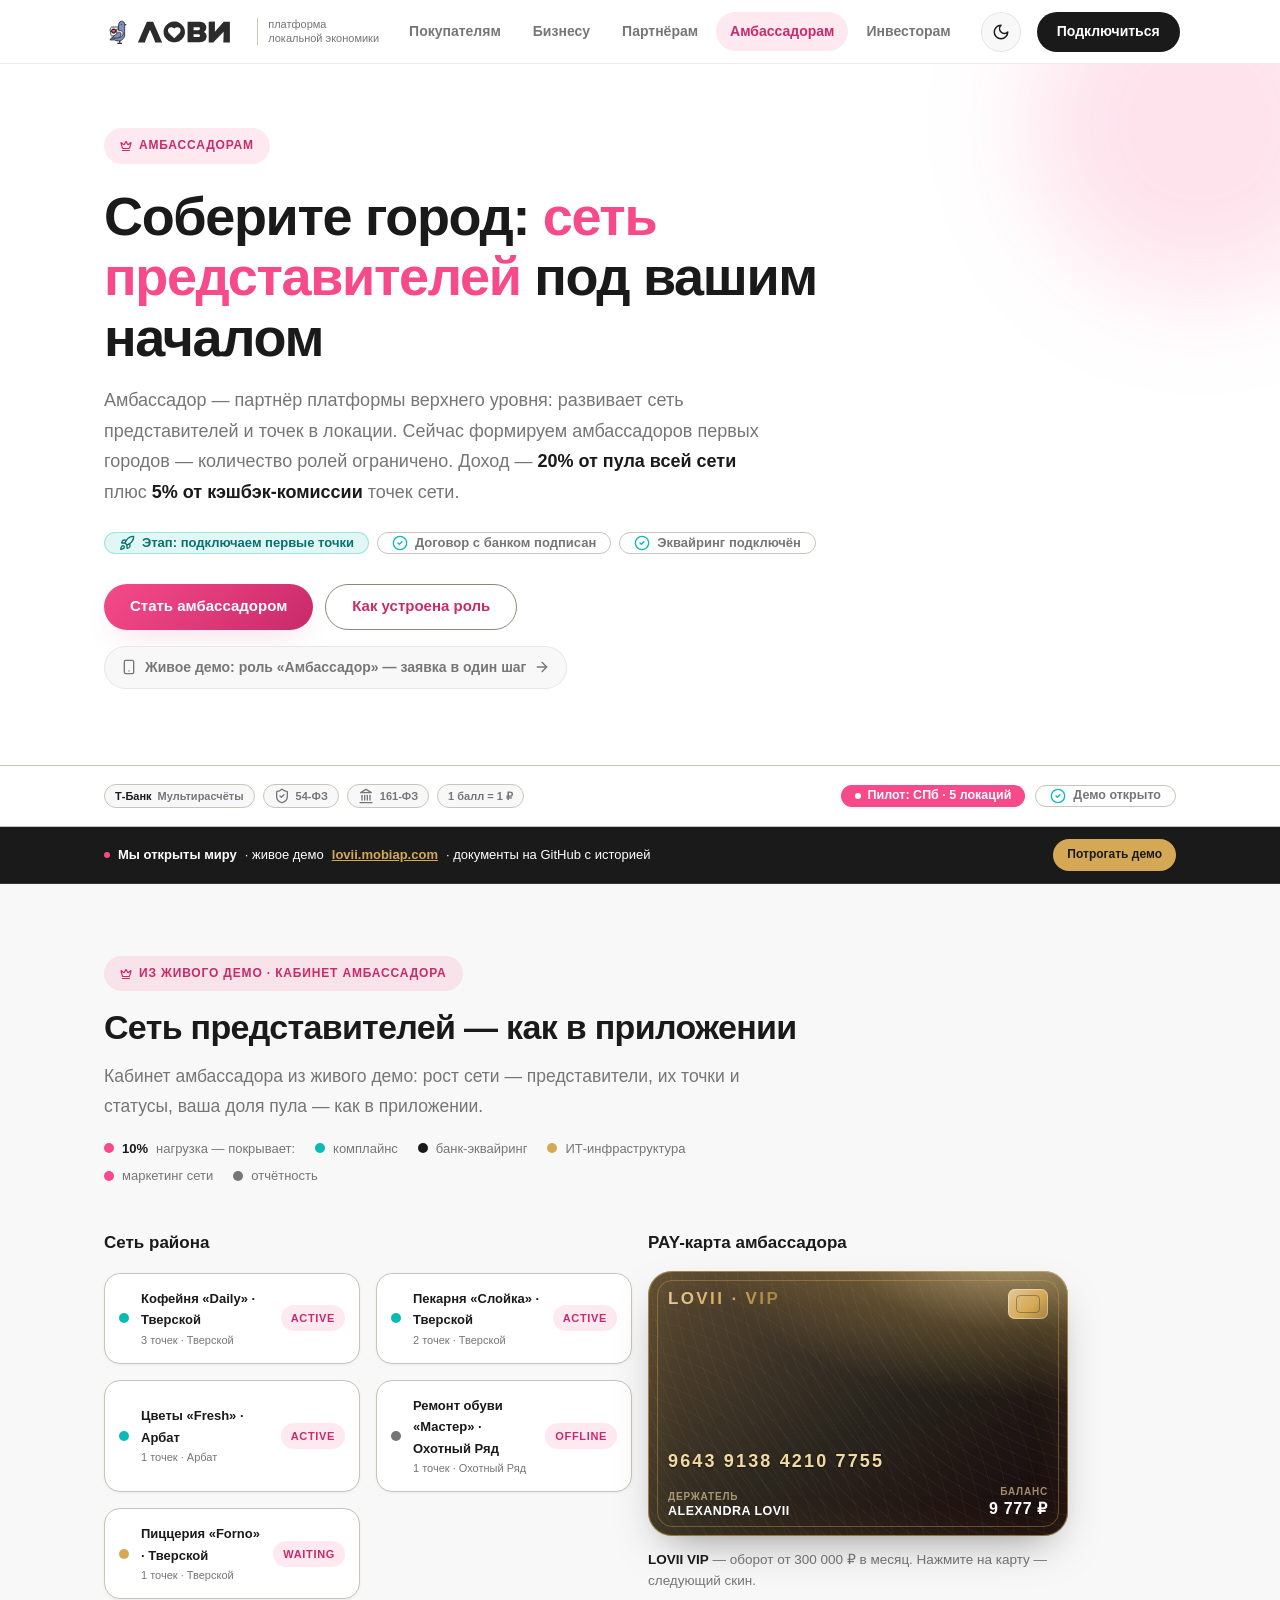
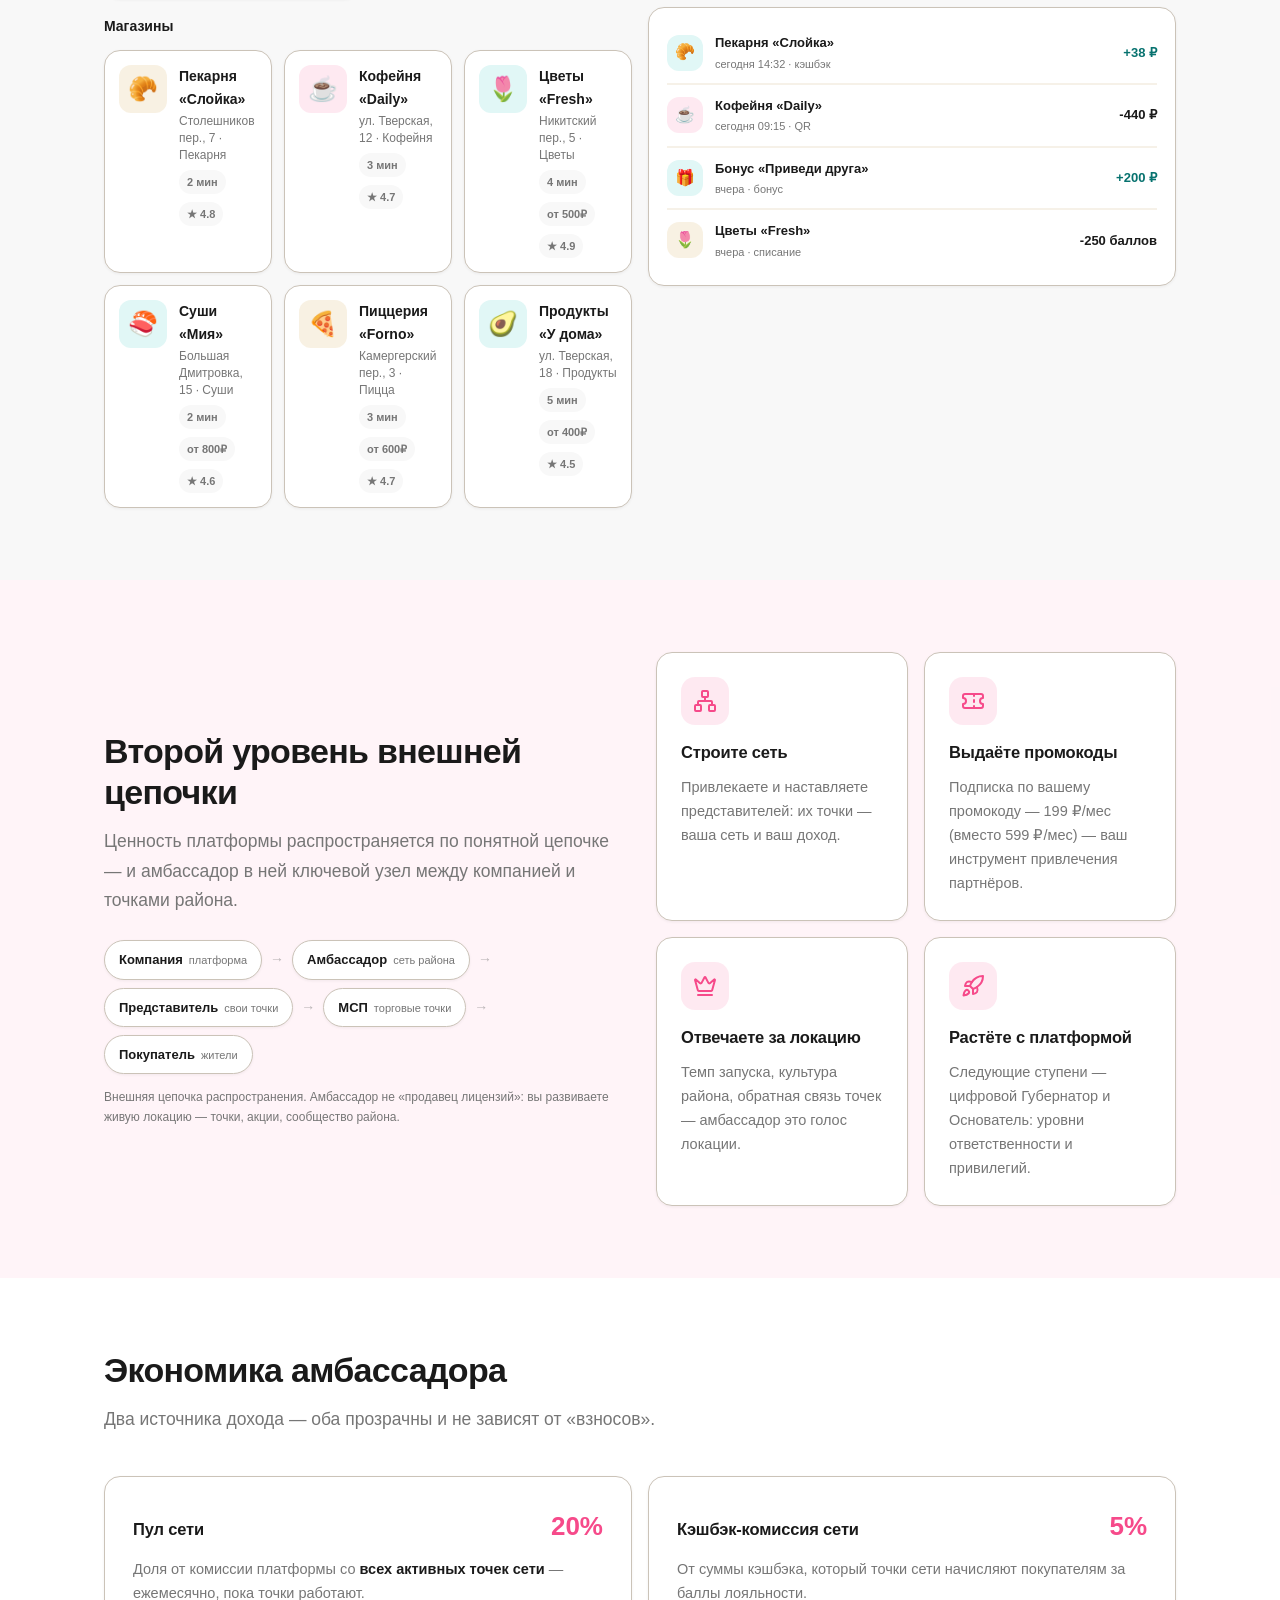
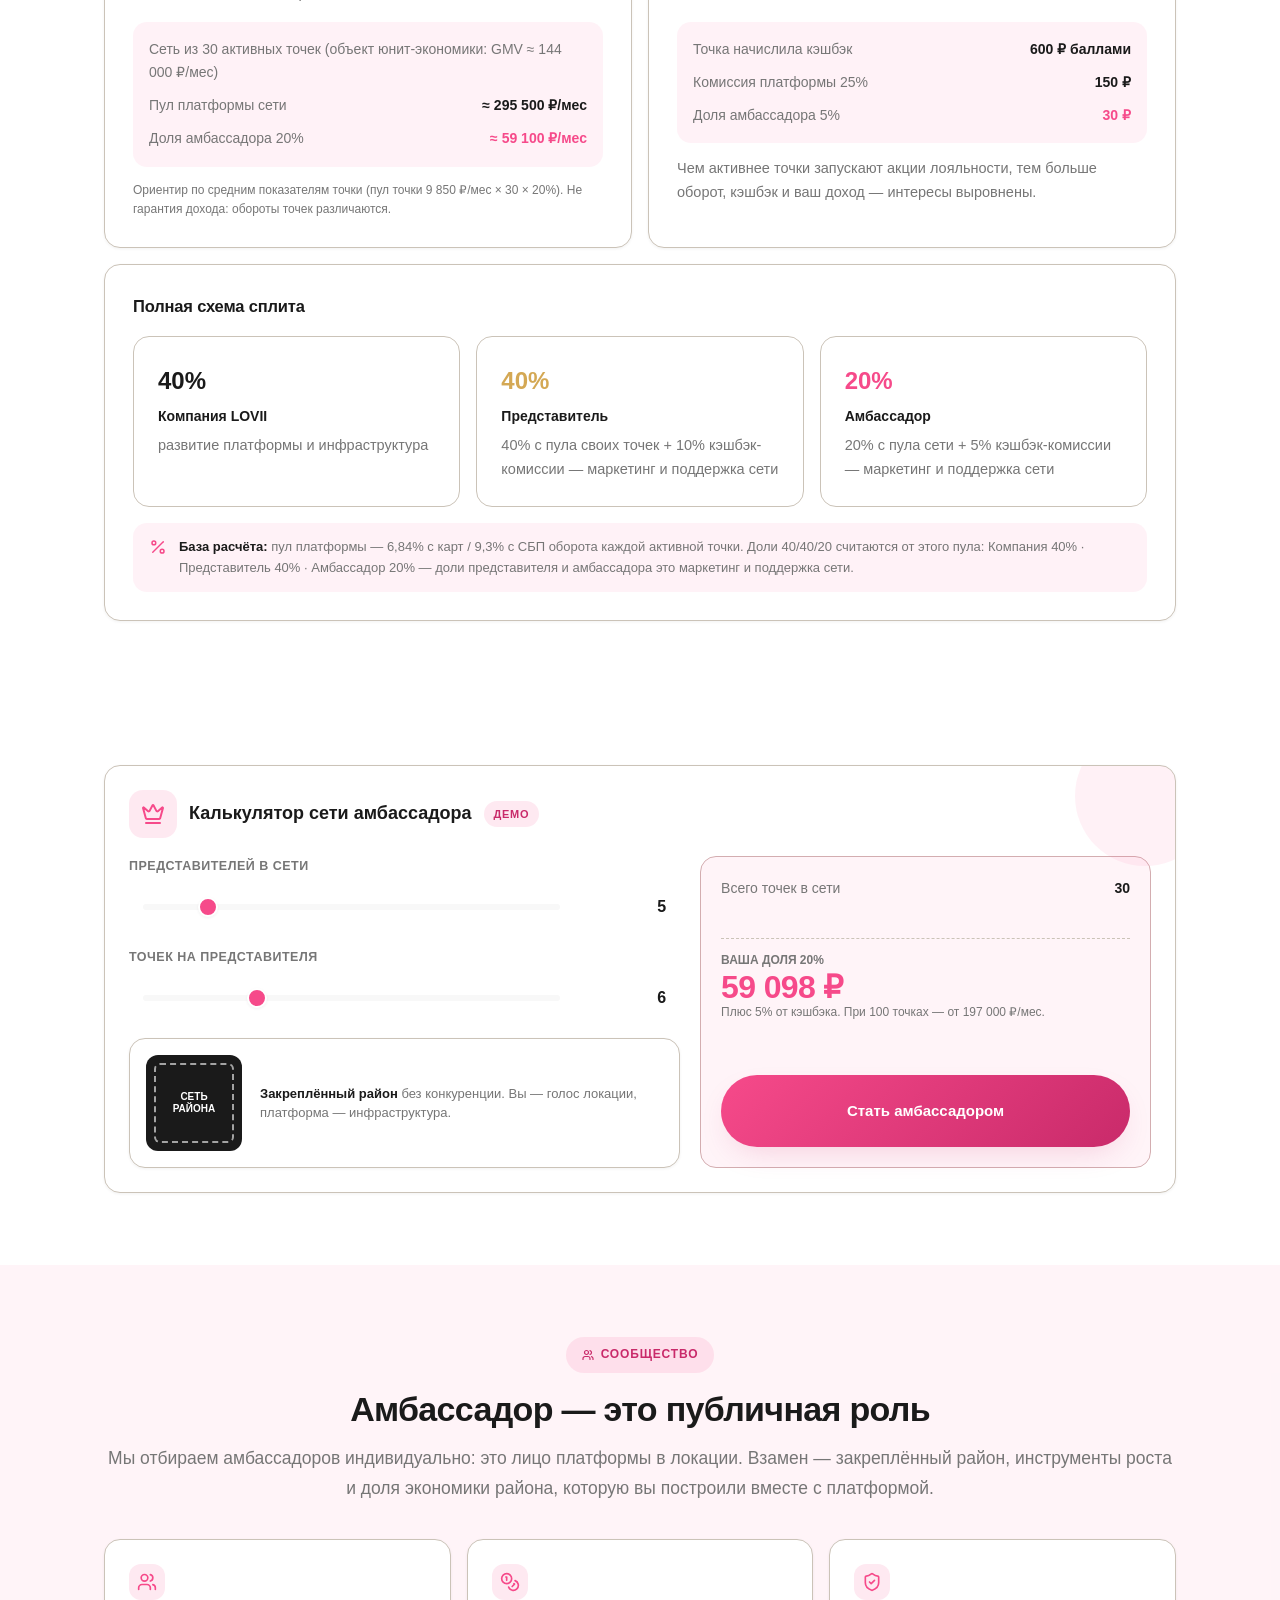
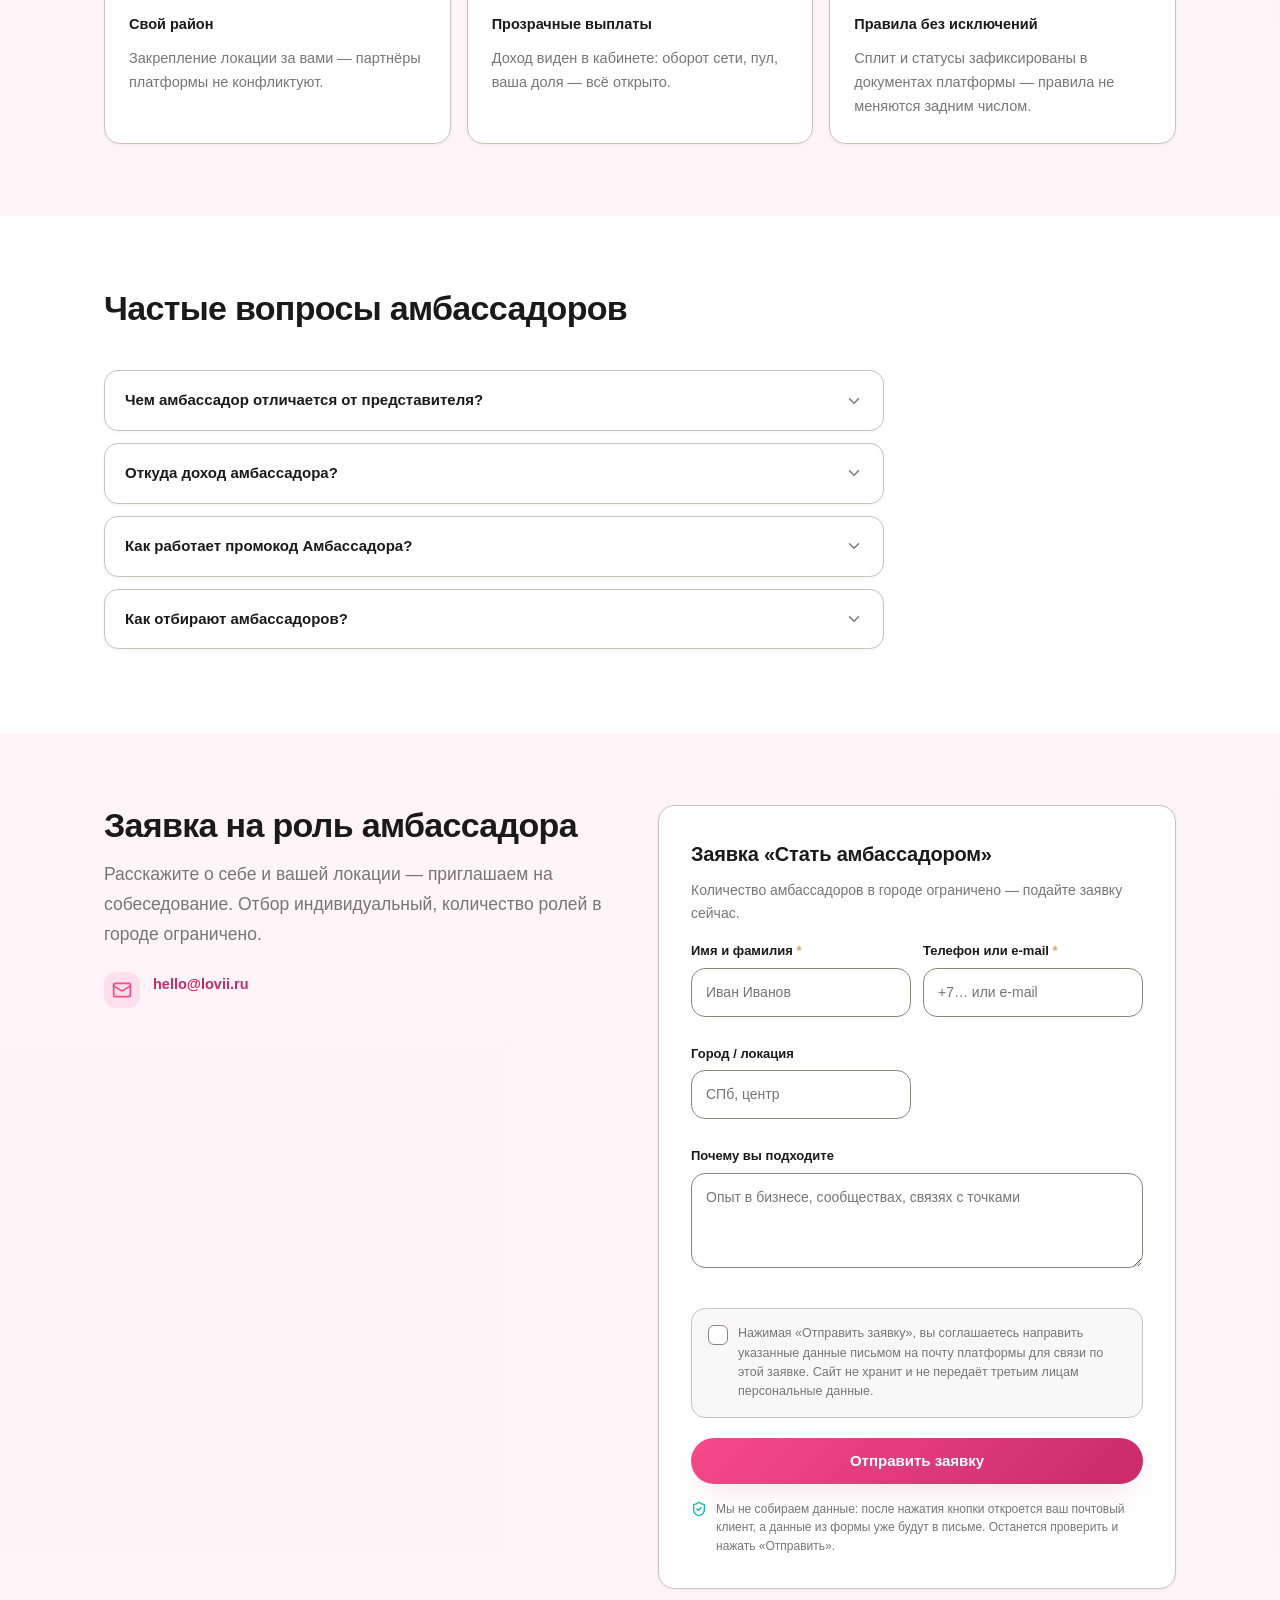
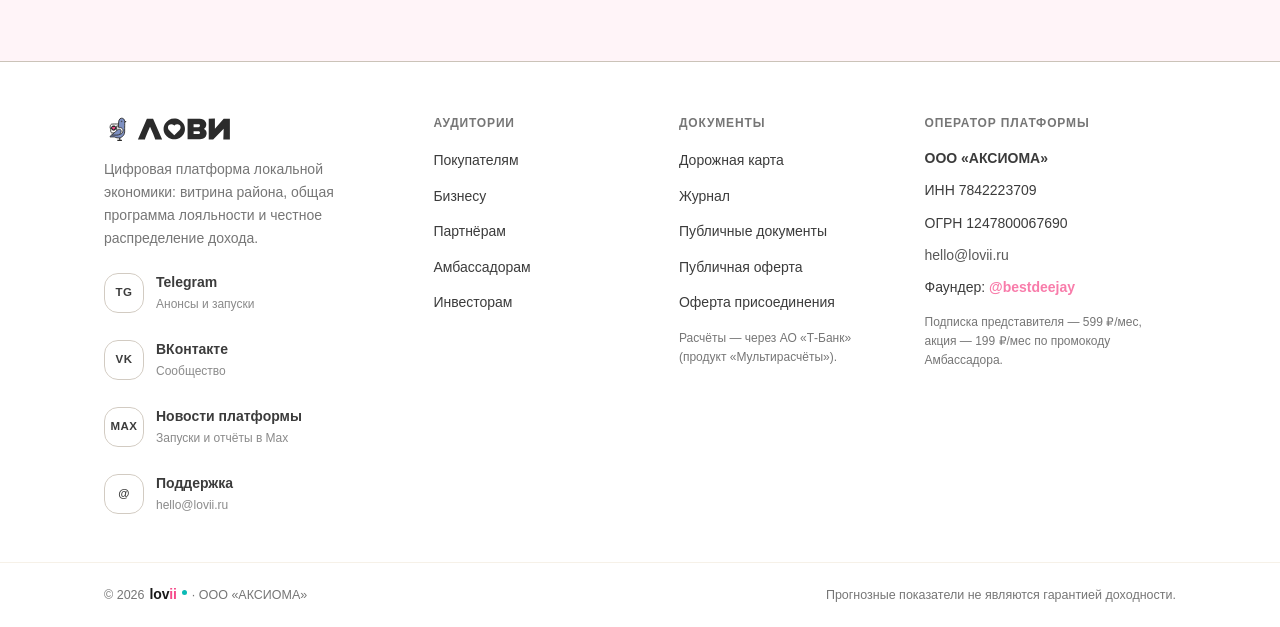
==== commit 604253c9: "chore(prod): sync from lovii-site@afe9ec9092a434f96a77a50b8210327803b3c20b" ====
--- a/ambassadors/index.html
+++ b/ambassadors/index.html
@@ -1,6 +1,8 @@
 <!doctype html>
 <html lang="ru">
 <head>
+<script src="../assets/counters.js" defer></script>
+<noscript><div><img src="https://mc.yandex.ru/watch/112999617" style="position:absolute;left:-9999px;" alt="" /></div></noscript>
 <meta charset="utf-8">
 <meta name="viewport" content="width=device-width, initial-scale=1, viewport-fit=cover">
 <title>Амбассадорам — своя сеть в районе | LOVII</title>
@@ -14,6 +16,8 @@
 <meta property="og:description" content="Амбассадор развивает сеть представителей и получает 20% от пула всей сети + 5% от кэшбэк-комиссии. Индивидуальный отбор, закреплённый район.">
 <meta property="og:url" content="https://lovii.ru/ambassadors/">
 <meta property="og:image" content="https://lovii.ru/og-image.png">
+<meta property="og:image:width" content="1200">
+<meta property="og:image:height" content="630">
 <meta name="twitter:card" content="summary_large_image">
 <meta name="twitter:title" content="Амбассадорам — своя сеть в районе | LOVII">
 <meta name="twitter:description" content="Амбассадор развивает сеть представителей и получает 20% от пула всей сети + 5% от кэшбэк-комиссии. Индивидуальный отбор, закреплённый район.">
@@ -67,7 +71,7 @@
 <ul class="soc-list"><li><a href="https://t.me/loviiru" target="_blank" rel="noopener noreferrer" aria-label="Telegram LOVII — анонсы и запуски"><span class="soc-mark" aria-hidden="true">TG</span><span class="soc-txt"><b>Telegram</b><i>Анонсы и запуски</i></span></a></li><li><a href="https://vk.ru/loviiru" target="_blank" rel="noopener noreferrer" aria-label="LOVII во ВКонтакте — сообщество"><span class="soc-mark" aria-hidden="true">VK</span><span class="soc-txt"><b>ВКонтакте</b><i>Сообщество</i></span></a></li><li><a href="https://max.ru/channel_lovii" target="_blank" rel="noopener noreferrer" aria-label="Новости платформы — канал LOVII в Max"><span class="soc-mark" aria-hidden="true">MAX</span><span class="soc-txt"><b>Новости платформы</b><i>Запуски и отчёты в Max</i></span></a></li><li><a href="mailto:hello@lovii.ru" aria-label="Поддержка — написать на почту"><span class="soc-mark" aria-hidden="true">@</span><span class="soc-txt"><b>Поддержка</b><i>hello@lovii.ru</i></span></a></li></ul>
 </div>
 <nav aria-label="Аудитории"><h3>Аудитории</h3><ul><li><a href="../clients/">Покупателям</a></li><li><a href="../business/">Бизнесу</a></li><li><a href="../partners/">Партнёрам</a></li><li><a href="../ambassadors/">Амбассадорам</a></li><li><a href="../investors/">Инвесторам</a></li></ul></nav>
-<div><h3>Документы</h3><ul><li><a href="../roadmap/">Дорожная карта</a></li><li><a href="https://axiiom-ru.github.io/lovii/" target="_blank" rel="noopener noreferrer">Публичные документы</a></li><li><a href="https://axiiom-ru.github.io/lovii/docs/%D0%9F%D1%83%D0%B1%D0%BB%D0%B8%D1%87%D0%BD%D0%B0%D1%8F_%D0%BE%D1%84%D0%B5%D1%80%D1%82%D0%B0.html" target="_blank" rel="noopener noreferrer">Публичная оферта</a></li><li><a href="https://axiiom-ru.github.io/lovii/docs/%D0%9E%D1%84%D0%B5%D1%80%D1%82%D0%B0_%D0%BF%D1%80%D0%B8%D1%81%D0%BE%D0%B5%D0%B4%D0%B8%D0%BD%D0%B5%D0%BD%D0%B8%D1%8F.html" target="_blank" rel="noopener noreferrer">Оферта присоединения</a></li></ul><p class="foot-note">Расчёты — через АО «Т-Банк» (продукт «Мультирасчёты»).</p></div>
+<div><h3>Документы</h3><ul><li><a href="../roadmap/">Дорожная карта</a></li><li><a href="../journal/">Журнал</a></li><li><a href="https://axiiom-ru.github.io/lovii/" target="_blank" rel="noopener noreferrer">Публичные документы</a></li><li><a href="https://axiiom-ru.github.io/lovii/docs/%D0%9F%D1%83%D0%B1%D0%BB%D0%B8%D1%87%D0%BD%D0%B0%D1%8F_%D0%BE%D1%84%D0%B5%D1%80%D1%82%D0%B0.html" target="_blank" rel="noopener noreferrer">Публичная оферта</a></li><li><a href="https://axiiom-ru.github.io/lovii/docs/%D0%9E%D1%84%D0%B5%D1%80%D1%82%D0%B0_%D0%BF%D1%80%D0%B8%D1%81%D0%BE%D0%B5%D0%B4%D0%B8%D0%BD%D0%B5%D0%BD%D0%B8%D1%8F.html" target="_blank" rel="noopener noreferrer">Оферта присоединения</a></li></ul><p class="foot-note">Расчёты — через АО «Т-Банк» (продукт «Мультирасчёты»).</p></div>
 <div><h3>Оператор платформы</h3><ul class="foot-legal"><li class="strong">ООО «АКСИОМА»</li><li>ИНН 7842223709</li><li>ОГРН 1247800067690</li><li><a href="mailto:hello@lovii.ru">hello@lovii.ru</a></li><li>Фаундер: <a href="https://t.me/bestdeejay" target="_blank" rel="noopener" style="color:var(--lv-pink);font-weight:700">@bestdeejay</a></li></ul><p class="foot-note">Подписка представителя — 599 ₽/мес, акция — 199 ₽/мес по промокоду Амбассадора.</p></div>
 </div>
 </div>
@@ -78,5 +82,6 @@
 <script type="application/ld+json">{"@context":"https://schema.org","@type":"FAQPage","mainEntity":[{"@type":"Question","name":"Чем амбассадор отличается от представителя?","acceptedAnswer":{"@type":"Answer","text":"Представитель работает с точками. Амбассадор стоит на уровень выше: развивает сеть представителей в локации, отвечает за темп запуска и культуру района. Амбассадор получает долю от пула всей своей сети, а не только с личных точек."}},{"@type":"Question","name":"Откуда доход амбассадора?","acceptedAnswer":{"@type":"Answer","text":"Из двух источников: 20% от пула платформы со всех активных точек сети амбассадора и 5% от комиссии за кэшбэк, который точки сети начисляют покупателям. Оба источника — базовые правила платформы, зафиксированные в сплите 40/40/20; доли Представителя и Амбассадора — маркетинг и поддержка сети."}},{"@type":"Question","name":"Как работает промокод Амбассадора?","acceptedAnswer":{"@type":"Answer","text":"Амбассадор выдаёт представителям свой промокод: подписка 199 ₽/мес вместо 599 ₽/мес. Ставка 199 ₽ — про ценность амбассадора: по этому коду представитель входит дешевле, связь «кто кого привёл» фиксируется платформой. Себестоимость для тех, кто пришёл сам, может расти — промокод Амбассадора остаётся на уровне стакана кофе."}},{"@type":"Question","name":"Как отбирают амбассадоров?","acceptedAnswer":{"@type":"Answer","text":"По собеседованию. Нам важны знание локального бизнеса, опыт работы с людьми и репутация в районе. Амбассадор — лицо платформы в локации, поэтому отбор индивидуальный, количество ограничено."}}]}</script>
 <script src="../assets/lovii-demo-data.js"></script>
 <script src="../assets/site.js" defer></script>
+<script type="application/ld+json">{"@context":"https://schema.org","@type":"BreadcrumbList","itemListElement":[{"@type":"ListItem","position":1,"name":"Главная","item":"https://lovii.ru/"},{"@type":"ListItem","position":2,"name":"Амбассадорам","item":"https://lovii.ru/ambassadors/"}]}</script>
 </body>
 </html>
--- a/assets/site.css
+++ b/assets/site.css
@@ -527,7 +527,8 @@
 /* ---------- §16 Адаптив ---------- */
 @media (max-width: 999px) {
   .nav, .header-cta { display: none; }
-  .burger { display: flex; }
+  .burger { display: flex; margin-left: 0; }
+  .theme-btn { margin-left: auto; }
   .l-hero { padding: 52px 0 64px; }
   .sec { padding: 52px 0; }
 }
@@ -964,3 +965,16 @@
 .trust-logos > span b { color: var(--lv-ink); }
 .trust-logos > span .ico { width: var(--lv-icon-16); height: var(--lv-icon-16); color: var(--lv-dim); }
 .trust-logos .utm-badge { height: 24px; }
+
+/* ---------- Журнал: кнопка домой в разделы ---------- */
+.journal-home {
+  flex-shrink: 0; display: inline-flex; align-items: center; height: 40px; padding: 0 18px;
+  border-radius: var(--lv-r-pill); border: 1.5px solid var(--lv-hairline);
+  font-size: 14px; font-weight: 700; color: var(--lv-ink); text-decoration: none; white-space: nowrap;
+  transition: color .2s, border-color .2s;
+}
+.journal-home:hover { color: var(--lv-pink); border-color: var(--lv-pink); }
+.journal-home:active { transform: scale(.97); }
+@media (max-width: 560px) {
+  .journal-home { height: 36px; padding: 0 14px; font-size: 13px; }
+}
